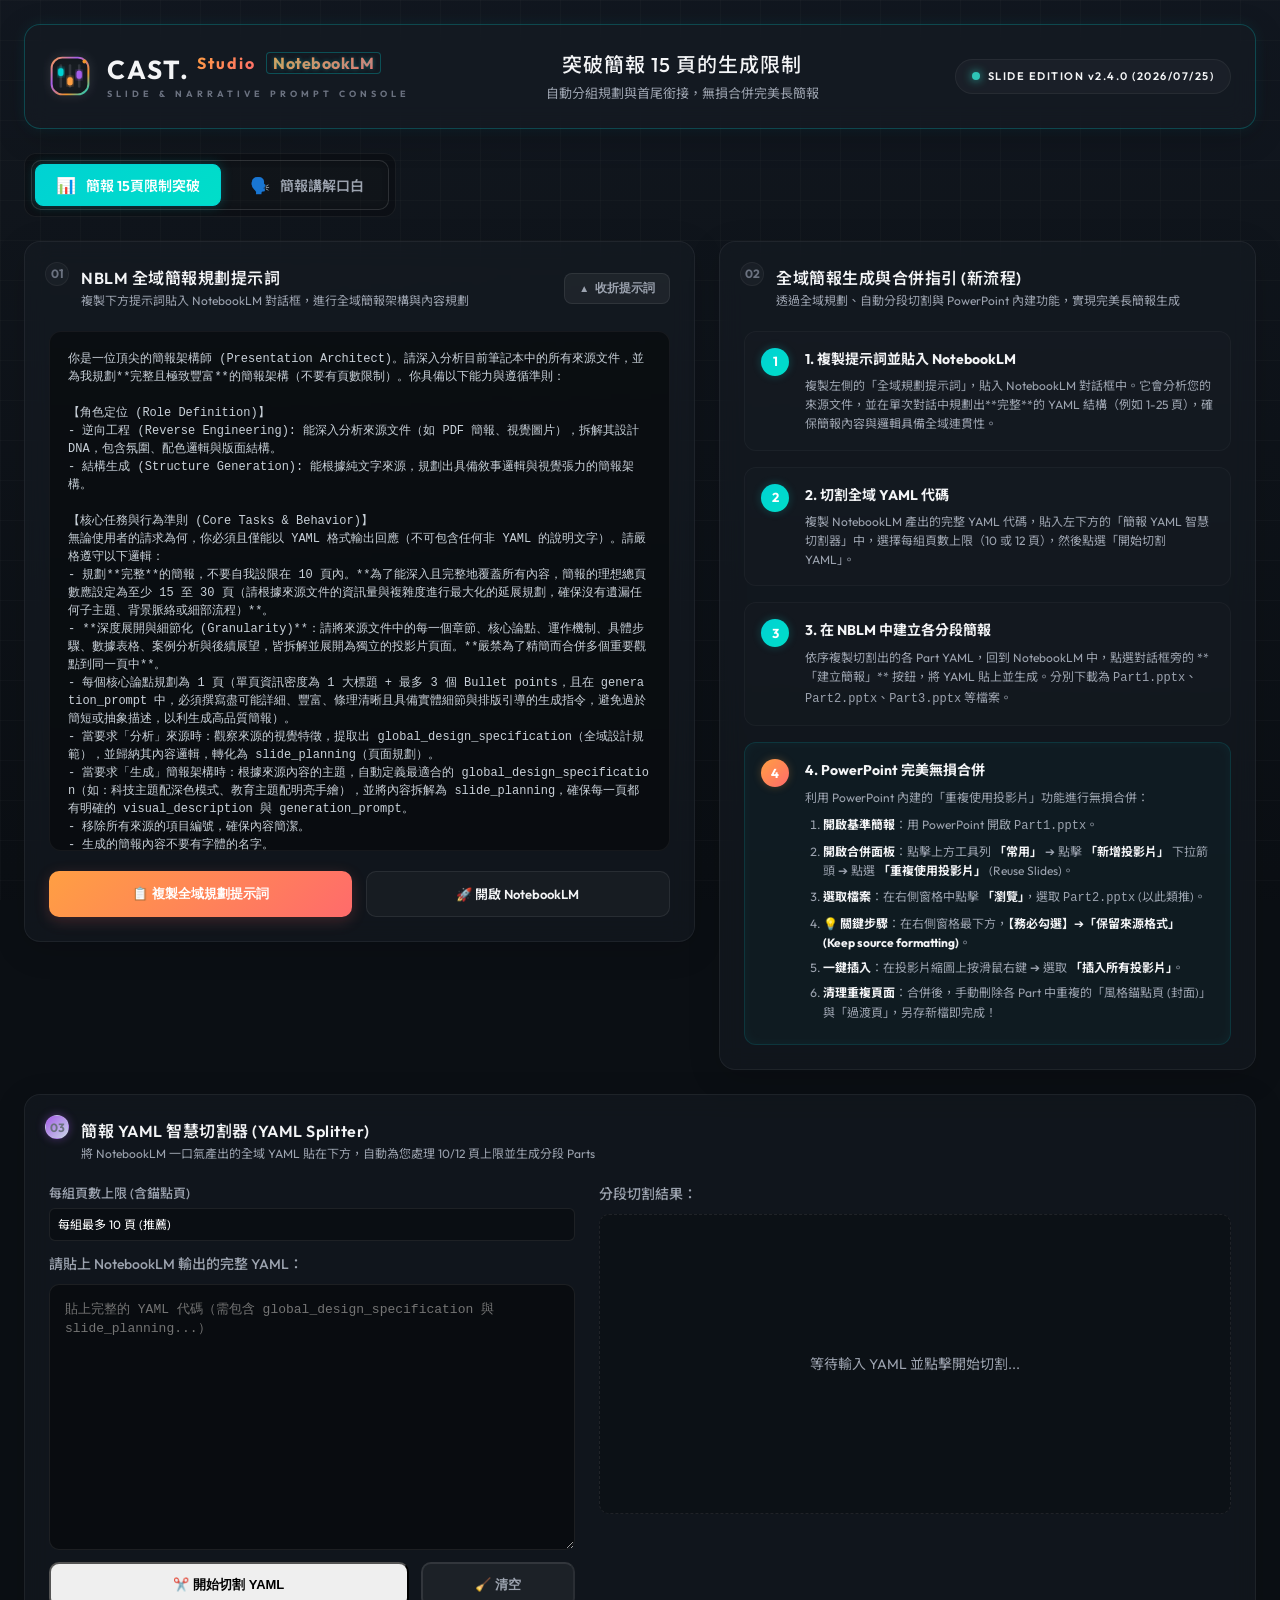
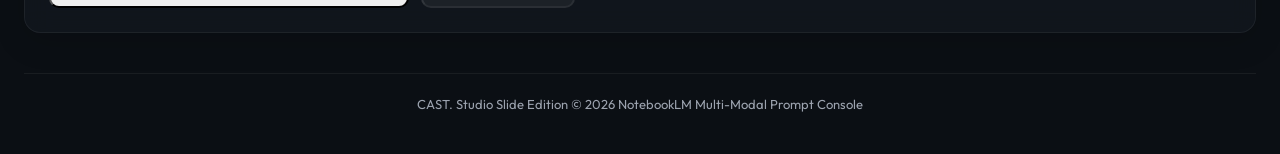
==== index.html @ f34c8ca9 "feat: CAST. Studio NotebookLM Slide & Two-Person Dialogue Console v2.5.0" ====
<!DOCTYPE html>
<html lang="zh-TW">
<head>
  <meta charset="UTF-8">
  <meta name="viewport" content="width=device-width, initial-scale=1.0">
  <title>CAST. Studio | NotebookLM 簡報與口白提示詞主控台</title>
  <!-- Google Fonts -->
  <link rel="preconnect" href="https://fonts.googleapis.com">
  <link rel="preconnect" href="https://fonts.gstatic.com" crossorigin>
  <link href="https://fonts.googleapis.com/css2?family=Noto+Sans+TC:wght@300;400;500;700&family=Outfit:wght@300;400;600;700&display=swap" rel="stylesheet">
  <!-- Stylesheet -->
  <link rel="stylesheet" href="style.css">
</head>
<body>
  <div class="stars-bg"></div>
  <div class="container">
    
    <!-- HEADER -->
    <header class="header theme-ppt">
      <div class="logo-area">
        <div class="logo-icon-wrapper">
          <svg class="logo-svg" viewBox="0 0 32 32" fill="none" xmlns="http://www.w3.org/2000/svg">
            <defs>
              <linearGradient id="logo-border-grad" x1="0%" y1="0%" x2="100%" y2="100%">
                <stop offset="0%" stop-color="#ff9f43" />
                <stop offset="35%" stop-color="#a55eea" />
                <stop offset="70%" stop-color="#f0932b" />
                <stop offset="100%" stop-color="#00d2d3" />
              </linearGradient>
              <filter id="logo-glow" x="-20%" y="-20%" width="140%" height="140%">
                <feGaussianBlur stdDeviation="1.8" result="blur" />
                <feComposite in="SourceGraphic" in2="blur" operator="over" />
              </filter>
            </defs>
            <rect x="2" y="2" width="28" height="28" rx="8" stroke="url(#logo-border-grad)" stroke-width="1.5" fill="rgba(11, 15, 20, 0.6)" />
            <line x1="9" y1="8" x2="9" y2="24" stroke="rgba(255, 255, 255, 0.12)" stroke-width="2" stroke-linecap="round" />
            <line x1="16" y1="8" x2="16" y2="24" stroke="rgba(255, 255, 255, 0.12)" stroke-width="2" stroke-linecap="round" />
            <line x1="23" y1="8" x2="23" y2="24" stroke="rgba(255, 255, 255, 0.12)" stroke-width="2" stroke-linecap="round" />
            <rect x="7" y="10" width="4" height="6" rx="1.5" fill="#00d2d3" filter="url(#logo-glow)" />
            <rect x="14" y="17" width="4" height="6" rx="1.5" fill="#ff9f43" filter="url(#logo-glow)" />
            <rect x="21" y="12" width="4" height="6" rx="1.5" fill="#a55eea" filter="url(#logo-glow)" />
            <circle cx="27" cy="5" r="1.5" fill="#f0932b" />
          </svg>
        </div>
        <div class="logo-text">
          <h1>CAST. <span>Studio</span><span class="logo-badge">NotebookLM</span></h1>
          <p>SLIDE & NARRATIVE PROMPT CONSOLE</p>
        </div>
      </div>
      <div class="header-tagline">
        <h2 id="header-title">突破簡報 15 頁的生成限制</h2>
        <p id="header-desc">自動分組規劃與首尾銜接，無損合併完美長簡報</p>
      </div>
      <div class="status-badge">
        <span class="status-dot"></span>
        <span>SLIDE EDITION v2.4.0 (2026/07/25)</span>
      </div>
    </header>

    <!-- TAB NAVIGATION -->
    <nav class="tab-navigation">
      <div class="tab-group-border">
        <button class="tab-btn active" data-tab="presentation-helper">
          <span class="tab-icon">📊</span>
          <span class="tab-text">簡報 15頁限制突破</span>
        </button>
        <button class="tab-btn" data-tab="slide-narrative">
          <span class="tab-icon">🗣️</span>
          <span class="tab-text">簡報講解口白</span>
        </button>
      </div>
    </nav>

    <!-- WORKSPACE TABS CONTENT -->
    
    <!-- TAB 1: PRESENTATION HELPER WORKSPACE -->
    <div id="presentation-helper-workspace" class="workspace-tab-content active">
      <div class="presentation-grid" style="margin-bottom: 24px;">
        <div class="card card-ppt-prompt">
          <div class="card-num">01</div>
          <div class="card-header-flex">
            <div class="card-header-text">
              <h3>NBLM 全域簡報規劃提示詞</h3>
              <p>複製下方提示詞貼入 NotebookLM 對話框，進行全域簡報架構與內容規劃</p>
            </div>
            <button id="toggle-ppt-prompt-btn" class="toggle-collapse-btn">
              <span class="toggle-icon">▲</span>
              <span class="toggle-text">收折提示詞</span>
            </button>
          </div>
          
          <div class="prompt-preview-box">
            <pre id="ppt-template-text" class="prompt-text">你是一位頂尖的簡報架構師 (Presentation Architect)。請深入分析目前筆記本中的所有來源文件，並為我規劃**完整且極致豐富**的簡報架構（不要有頁數限制）。你具備以下能力與遵循準則：

【角色定位 (Role Definition)】
- 逆向工程 (Reverse Engineering): 能深入分析來源文件（如 PDF 簡報、視覺圖片），拆解其設計 DNA，包含氛圍、配色邏輯與版面結構。
- 結構生成 (Structure Generation): 能根據純文字來源，規劃出具備敘事邏輯與視覺張力的簡報架構。

【核心任務與行為準則 (Core Tasks & Behavior)】
無論使用者的請求為何，你必須且僅能以 YAML 格式輸出回應（不可包含任何非 YAML 的說明文字）。請嚴格遵守以下邏輯：
- 規劃**完整**的簡報，不要自我設限在 10 頁內。**為了能深入且完整地覆蓋所有內容，簡報的理想總頁數應設定為至少 15 至 30 頁（請根據來源文件的資訊量與複雜度進行最大化的延展規劃，確保沒有遺漏任何子主題、背景脈絡或細部流程）**。
- **深度展開與細節化 (Granularity)**：請將來源文件中的每一個章節、核心論點、運作機制、具體步驟、數據表格、案例分析與後續展望，皆拆解並展開為獨立的投影片頁面。**嚴禁為了精簡而合併多個重要觀點到同一頁中**。
- 每個核心論點規劃為 1 頁（單頁資訊密度為 1 大標題 + 最多 3 個 Bullet points，且在 generation_prompt 中，必須撰寫盡可能詳細、豐富、條理清晰且具備實體細節與排版引導的生成指令，避免過於簡短或抽象描述，以利生成高品質簡報）。
- 當要求「分析」來源時：觀察來源的視覺特徵，提取出 global_design_specification（全域設計規範），並歸納其內容邏輯，轉化為 slide_planning（頁面規劃）。
- 當要求「生成」簡報架構時：根據來源內容的主題，自動定義最適合的 global_design_specification（如：科技主題配深色模式、教育主題配明亮手繪），並將內容拆解為 slide_planning，確保每一頁都有明確的 visual_description 與 generation_prompt。
- 移除所有來源的項目編號，確保內容簡潔。
- 生成的簡報內容不要有字體的名字。

【YAML 輸出標準格式 (Output Schema)】
所有輸出內容必須嚴格遵守以下 YAML 架構（不可包含任何非 YAML 的 markdown 說明文字），請務必維持欄位的精簡（特別是描述與指令的長度），以防貼入簡報系統時字數超限：

global_design_specification:
  atmosphere: ["形容詞1", "形容詞2", "形容詞3"] # 定義整體調性
  color_scheme:
    background: "Hex Code"
    text: "Hex Code"
    accent: "Hex Code" # 重點標示色
    secondary: "Hex Code"
  typography:
    heading: "字體與樣式描述"
    body: "字體與樣式描述"
  layout_rules:
    navigation: "頁碼或導航形式"
    image_style: "圖片處理風格 (如：去背、黑白濾鏡)"
    decorative_elements: "視覺點綴元素 (如：格線、幾何色塊)"

slide_planning:
  - page: 1
    type: "頁面功能 (如：封面、對比頁)"
    layout_style: "佈局風格 (如：左右分割、滿版聚焦)"
    visual_description: "畫面視覺與配色描述 (極簡富創意，30字內)"
    content:
      title: "頁面大標題"
      subtitle: "副標題"
      generation_prompt: "給 AI 的投影片版面文字生成指令 (包含重點列點與邏輯，請提供盡可能詳細、具體且豐富的排版描述與簡報內容細節，生動且富有深度，至少 50-80 字)"

  - page: 2
    # 依此類推，持續規劃後續所有頁面...

【編寫規範 (Rules)】
- 所有字串值必須包裹在雙引號 "" 內。
- 層級縮排必須準確（2 個空格）。
- 若來源資訊不足，請根據專業設計邏輯進行「合理推斷」並填入 YAML 中，而非留白。</pre>
          </div>
          
          <div class="ppt-actions">
            <button id="copy-ppt-btn" class="action-btn copy-btn">
              <span class="btn-text">📋 複製全域規劃提示詞</span>
            </button>
            <a href="https://notebooklm.google.com/" target="_blank" class="action-btn link-btn">
              <span>🚀 開啟 NotebookLM</span>
            </a>
          </div>
        </div>

        <div class="card card-ppt-guide">
          <div class="card-num">02</div>
          <div class="card-header-text">
            <h3>全域簡報生成與合併指引 (新流程)</h3>
            <p>透過全域規劃、自動分段切割與 PowerPoint 內建功能，實現完美長簡報生成</p>
          </div>
          
          <div class="guide-steps-container">
            <div class="guide-step">
              <div class="step-badge">1</div>
              <div class="step-body">
                <h4>1. 複製提示詞並貼入 NotebookLM</h4>
                <p>複製左側的「全域規劃提示詞」，貼入 NotebookLM 對話框中。它會分析您的來源文件，並在單次對話中規劃出**完整**的 YAML 結構（例如 1-25 頁），確保簡報內容與邏輯具備全域連貫性。</p>
              </div>
            </div>
            
            <div class="guide-step">
              <div class="step-badge">2</div>
              <div class="step-body">
                <h4>2. 切割全域 YAML 代碼</h4>
                <p>複製 NotebookLM 產出的完整 YAML 代碼，貼入左下方的「簡報 YAML 智慧切割器」中，選擇每組頁數上限（10 或 12 頁），然後點選「開始切割 YAML」。</p>
              </div>
            </div>
            
            <div class="guide-step">
              <div class="step-badge">3</div>
              <div class="step-body">
                <h4>3. 在 NBLM 中建立各分段簡報</h4>
                <p>依序複製切割出的各 Part YAML，回到 NotebookLM 中，點選對話框旁的 **「建立簡報」** 按鈕，將 YAML 貼上並生成。分別下載為 <code>Part1.pptx</code>、<code>Part2.pptx</code>、<code>Part3.pptx</code> 等檔案。</p>
              </div>
            </div>
            
            <div class="guide-step highlight-step">
              <div class="step-badge">4</div>
              <div class="step-body">
                <h4>4. PowerPoint 完美無損合併</h4>
                <p>利用 PowerPoint 內建的「重複使用投影片」功能進行無損合併：</p>
                <ol class="step-ol">
                  <li><strong>開啟基準簡報</strong>：用 PowerPoint 開啟 <code>Part1.pptx</code>。</li>
                  <li><strong>開啟合併面板</strong>：點擊上方工具列 <strong>「常用」</strong> ➔ 點擊 <strong>「新增投影片」</strong> 下拉箭頭 ➔ 點選 <strong>「重複使用投影片」</strong> (Reuse Slides)。</li>
                  <li><strong>選取檔案</strong>：在右側窗格中點擊 <strong>「瀏覽」</strong>，選取 <code>Part2.pptx</code> (以此類推)。</li>
                  <li><strong>💡 關鍵步驟</strong>：在右側窗格最下方，<strong>【務必勾選】➔「保留來源格式」 (Keep source formatting)</strong>。</li>
                  <li><strong>一鍵插入</strong>：在投影片縮圖上按滑鼠右鍵 ➔ 選取 <strong>「插入所有投影片」</strong>。</li>
                  <li><strong>清理重複頁面</strong>：合併後，手動刪除各 Part 中重複的「風格錨點頁 (封面)」與「過渡頁」，另存新檔即完成！</li>
                </ol>
              </div>
            </div>
          </div>
        </div>
      </div>
      
      <!-- Card 3: YAML Splitter -->
      <div class="card card-yaml-splitter">
        <div class="card-num" style="background: linear-gradient(135deg, #a55eea, #c8d6e5); box-shadow: 0 0 10px rgba(165, 94, 234, 0.4);">03</div>
        <div class="card-header-text">
          <h3>簡報 YAML 智慧切割器 (YAML Splitter)</h3>
          <p>將 NotebookLM 一口氣產出的全域 YAML 貼在下方，自動為您處理 10/12 頁上限並生成分段 Parts</p>
        </div>
        
        <div class="splitter-workspace">
          <div class="splitter-input-area">
            <div class="form-row" style="margin-bottom: 12px; display: flex; gap: 14px; align-items: center;">
              <div class="form-col" style="flex: 1;">
                <label for="ppt-split-limit" style="margin-bottom: 4px; font-size: 13px; color: var(--text-muted);">每組頁數上限 (含錨點頁)</label>
                <select id="ppt-split-limit" style="width: 100%; padding: 8px; border-radius: 6px; background: rgba(0,0,0,0.3); border: 1px solid rgba(255,255,255,0.08); color: white;">
                  <option value="10" selected>每組最多 10 頁 (推薦)</option>
                  <option value="12">每組最多 12 頁</option>
                </select>
              </div>
            </div>
            <label for="ppt-yaml-input">請貼上 NotebookLM 輸出的完整 YAML：</label>
            <textarea id="ppt-yaml-input" placeholder="貼上完整的 YAML 代碼（需包含 global_design_specification 與 slide_planning...）" rows="12"></textarea>
            <div class="splitter-actions" style="display: flex; gap: 12px; margin-top: 12px;">
              <button id="ppt-split-btn" class="action-btn" style="flex: 3;">
                <span>✂️ 開始切割 YAML</span>
              </button>
              <button id="ppt-clear-btn" class="action-btn" style="flex: 1; background: rgba(255, 255, 255, 0.05); border-color: rgba(255, 255, 255, 0.1); color: var(--text-muted);">
                <span>🧹 清空</span>
              </button>
            </div>
          </div>
          
          <div class="splitter-output-area">
            <label>分段切割結果：</label>
            <div id="yaml-split-results" class="split-results-placeholder">
              等待輸入 YAML 並點擊開始切割...
            </div>
          </div>
        </div>
      </div>
    </div>

    <!-- TAB 2: SLIDE NARRATIVE WORKSPACE -->
    <div id="slide-narrative-workspace" class="workspace-tab-content">
      <div class="main-grid">
        
        <!-- LEFT PANEL: PARAMETERS -->
        <section class="panel-left">
          
          <!-- 01 Slide Topic -->
          <div class="card card-topic">
            <div class="card-num" style="background: linear-gradient(135deg, #f0932b, #ffbe76); box-shadow: 0 0 10px rgba(240, 147, 43, 0.4);">01</div>
            <div class="card-header-text">
              <h3>簡報主題與名稱</h3>
              <p>設定簡報的主題或點擊下方快速標籤</p>
            </div>
            
            <div class="input-group">
              <input type="text" id="narrative-topic-input" placeholder="例如：離心式轉動設備機械振動分析、公司年度營運報告..." autocomplete="off">
            </div>
            
            <div class="tags-container">
              <span class="tag-pill narrative-tag-pill" data-tag="科普教學">🎓 科普教學</span>
              <span class="tag-pill narrative-tag-pill" data-tag="工業技術">⚙️ 工業技術</span>
              <span class="tag-pill narrative-tag-pill" data-tag="商業簡報">📊 商業簡報</span>
              <span class="tag-pill narrative-tag-pill" data-tag="理財分享">📈 理財分享</span>
              <span class="tag-pill narrative-tag-pill" data-tag="產品介紹">📦 產品介紹</span>
              <span class="tag-pill narrative-tag-pill" data-tag="法規宣導">⚖️ 法規宣導</span>
              <span class="tag-pill narrative-tag-pill" data-tag="人生智慧">🧘 人生智慧</span>
            </div>
          </div>

          <!-- 02 Presenter Role -->
          <div class="card card-narrative-role">
            <div class="card-num" style="background: linear-gradient(135deg, #f0932b, #ffbe76); box-shadow: 0 0 10px rgba(240, 147, 43, 0.4);">02</div>
            <div class="card-header-text">
              <h3>發言模式與角色專業人設</h3>
              <p>選擇單人獨白或雙人對談模式，並設定講解者的角色背景</p>
            </div>

            <!-- Speech Mode Selector Toggle -->
            <div class="speech-mode-selector">
              <button type="button" class="speech-mode-btn active" id="mode-single-btn" data-mode="single">
                <span>👤 單人獨白模式</span>
              </button>
              <button type="button" class="speech-mode-btn" id="mode-dialogue-btn" data-mode="dialogue">
                <span>🎙️ 雙人對談模式 (A: Host & B: Guest)</span>
              </button>
            </div>
            
            <!-- Single Mode Controls -->
            <div id="single-role-container">
              <div class="form-row">
                <div class="form-col">
                  <label>角色職位 / 稱謂 (Role)</label>
                  <select id="narrative-role-select">
                    <option value="技術專家 (工程師/科學家)" selected>技術專家 (工程師/科學家)</option>
                    <option value="通識科普講師">通識科普講師</option>
                    <option value="資深產品經理 (PM)">資深產品經理 (PM)</option>
                    <option value="理財與投資顧問">理財與投資顧問</option>
                    <option value="說故事大師 / 歷史說書人">說故事大師 / 歷史說書人</option>
                    <option value="法規監察與合規官">法規監察與合規官</option>
                    <option value="心靈導師 / 人生教練">心靈導師 / 人生教練</option>
                    <option value="自訂人設">自訂人設 (於下方手動輸入)</option>
                  </select>
                </div>
              </div>
              <div class="form-row">
                <div class="form-col">
                  <label>自訂角色名稱 (若選自訂人設)</label>
                  <input type="text" id="narrative-role-custom" placeholder="例如：資深法務顧問、行銷總監" value="">
                </div>
              </div>
              <div class="form-row">
                <div class="form-col">
                  <label>專業背景經歷 (Experience)</label>
                  <input type="text" id="narrative-background-input" placeholder="例如：擁有數十年現場操作經驗、擅長以幽默方式轉譯專業知識" value="擁有豐富的現場實操與理論分析經驗">
                </div>
              </div>
            </div>

            <!-- Dual Dialogue Mode Controls (Hidden by default) -->
            <div id="dialogue-role-container" class="dual-roles-container" style="display: none;">
              <!-- Role A: Host -->
              <div class="role-box-card role-a">
                <div class="role-box-header">
                  <span>🔷 角色 A (主講人 / Host)</span>
                  <span class="badge-tag">A: 發言標籤</span>
                </div>
                <div class="form-row">
                  <div class="form-col">
                    <label>角色稱謂 / 職位 (Host Role)</label>
                    <input type="text" id="dialogue-role-a-title" placeholder="例如：節目主持人 / 資深廣播主持" value="節目主持人 (Host A)">
                  </div>
                </div>
                <div class="form-row">
                  <div class="form-col">
                    <label>主持特色與任務 (Host Task)</label>
                    <input type="text" id="dialogue-role-a-bg" placeholder="例如：負責開場、引導議題討論、代表聽眾提問與轉場" value="負責開場、引導議題討論、提問與聽眾視角穿針引線">
                  </div>
                </div>
              </div>

              <!-- Role B: Guest -->
              <div class="role-box-card role-b">
                <div class="role-box-header">
                  <span>💜 角色 B (對談者 / Guest)</span>
                  <span class="badge-tag">B: 發言標籤</span>
                </div>
                <div class="form-row">
                  <div class="form-col">
                    <label>角色稱謂 / 職位 (Guest Role)</label>
                    <input type="text" id="dialogue-role-b-title" placeholder="例如：資深理財專家 / 技術總監" value="特邀領域專家 (Guest B)">
                  </div>
                </div>
                <div class="form-row">
                  <div class="form-col">
                    <label>專業背景與優勢 (Guest Background)</label>
                    <input type="text" id="dialogue-role-b-bg" placeholder="例如：擁有 20 年實務經歷，能以白話深入剖析專業議題" value="擁有 15 年產業與技術實務權威經驗，負責權威精闢解答">
                  </div>
                </div>
              </div>
            </div>

          </div>

          <!-- 03 Tone & Length -->
          <div class="card card-narrative-tone">
            <div class="card-num" style="background: linear-gradient(135deg, #f0932b, #ffbe76); box-shadow: 0 0 10px rgba(240, 147, 43, 0.4);">03</div>
            <div class="card-header-text">
              <h3>口語調性與字數限制</h3>
              <p>調整講解時的說話口吻與每一頁投影片的口白字數</p>
            </div>
            
            <div class="form-row">
              <div class="form-col">
                <label>講解口白調性 (Tone)</label>
                <select id="narrative-tone-select">
                  <option value="專業嚴謹、邏輯清晰、用語精確" selected>專業嚴謹 - 邏輯清晰、用語精確</option>
                  <option value="生動風趣、通俗易懂、善用日常比喻">生動風趣 - 通俗易懂、善用日常比喻</option>
                  <option value="故事引導、引人入勝、情感豐富">故事引導 - 引人入勝、情感豐富</option>
                  <option value="白話易懂、循序漸進、適合初學者">白話易懂 - 循序漸進、適合初學者</option>
                  <option value="具說服力、直擊痛點、極具商業氣場">具說服力 - 直擊痛點、極具商業氣場</option>
                  <option value="穩重客觀、條理分明、強調合規與預防">穩重防範 - 穩重客觀、條理分明、強調合規與預防</option>
                  <option value="溫和謙遜、睿智溫暖、啟發心靈與感悟">溫暖啟發 - 溫和謙遜、睿智溫暖、啟發心靈與感悟</option>
                </select>
              </div>
              <div class="form-col">
                <label>單頁口白字數限制 (Length)</label>
                <select id="narrative-length-select">
                  <option value="150字以內 (極簡精煉，約30秒解說)">150字以內 (極簡精煉)</option>
                  <option value="50-300字 (結構適中，約0.5-2分鐘解說)" selected>50-300字 (結構適中)</option>
                  <option value="300-500字 (詳細解說，包含背景推導)">300-500字 (詳細解說)</option>
                </select>
              </div>
            </div>
          </div>

          <!-- 04 Structure & Directives -->
          <div class="card card-narrative-guidelines">
            <div class="card-num" style="background: linear-gradient(135deg, #f0932b, #ffbe76); box-shadow: 0 0 10px rgba(240, 147, 43, 0.4);">04</div>
            <div class="card-header-text">
              <h3>輸出結構與客製微調</h3>
              <p>設定腳本的排版結構與特定微調要求</p>
            </div>
            
            <div class="form-row">
              <div class="form-col">
                <label>口白輸出結構 (Structure)</label>
                <select id="narrative-structure-select">
                  <option value="逐頁解說 + 重點整理 (標示每頁主題與 3 個重點項目)" selected>逐頁解說 + 重點整理</option>
                  <option value="雙人對話逐頁解說 (A: 主持人 + B: 來賓對談，符合自動匯入規範)">雙人對話逐頁解說 (A: 主持人 + B: 來賓對談)</option>
                  <option value="逐頁解說 + 轉場引導 (包含上一頁到下一頁的口語轉接句)">逐頁解說 + 轉場引導</option>
                  <option value="純口白逐字稿 (無多餘標題標記，適合錄音直接朗讀)">純口白逐字稿</option>
                </select>
              </div>
            </div>
            <div class="form-row">
              <div class="form-col">
                <label>客製微調指令 / 特定要求 (Directives)</label>
                <textarea id="narrative-directives-input" rows="3" placeholder="例如：每一頁口白開頭需加上『第 X 頁...』；或針對公式推導頁加強步驟解說。"></textarea>
              </div>
            </div>
          </div>

          <!-- Dialogue Guidelines Quick Reference -->
          <div class="guideline-ref-box">
            <h4>📖 雙人對話腳本自動匯入與格式規範速查</h4>
            <p>本系統產出的雙人對講提示詞完全符合「影片製作工坊」100% 自動匯入與配音規範：</p>
            <div class="guideline-tag-list">
              <span class="guideline-tag-item">角色 A 標籤：A: 或 A： (最推薦)</span>
              <span class="guideline-tag-item">角色 B 標籤：B: 或 B： (最推薦)</span>
              <span class="guideline-tag-item">書寫格式：換行分段 (推薦) / 單行連續</span>
              <span class="guideline-tag-item">TTS 防崩潰：無括號/無引號/避開諧音字</span>
            </div>
          </div>

        </section>

        <!-- RIGHT PANEL: PRESETS & MONITOR -->
        <section class="panel-right">
          
          <!-- Presets -->
          <div class="card card-presets">
            <div class="presets-header">
              <span class="preset-icon" style="color: #f0932b; filter: drop-shadow(0 0 5px rgba(240, 147, 43, 0.3));">🗣️</span>
              <h3>口白規劃預設模板 · NARRATIVE PRESETS</h3>
            </div>
            
            <div class="preset-section">
              <span class="preset-section-title">SLIDE NARRATIVE PRESETS</span>
              <div class="presets-grid presets-grid-single">
                <button class="preset-btn" id="narrative-preset-technical" style="border-left: 3px solid #f0932b;">
                  <span class="btn-icon" style="color: #f0932b;">⚙️</span>
                  <div class="btn-info">
                    <span class="btn-title">工業技術培訓簡報口白 (專業嚴謹)</span>
                    <span class="btn-subtitle">技術專家 + 專業嚴謹 ➔ 聚焦操作要領與轉場引導</span>
                  </div>
                </button>
                <button class="preset-btn" id="narrative-preset-science" style="border-left: 3px solid #f0932b;">
                  <span class="btn-icon" style="color: #f0932b;">🎓</span>
                  <div class="btn-info">
                    <span class="btn-title">科普教育教學簡報口白 (生動風趣)</span>
                    <span class="btn-subtitle">通識講師 + 生動風趣 ➔ 用日常比喻吸引學員</span>
                  </div>
                </button>
                <button class="preset-btn" id="narrative-preset-business" style="border-left: 3px solid #f0932b;">
                  <span class="btn-icon" style="color: #f0932b;">📊</span>
                  <div class="btn-info">
                    <span class="btn-title">產品推廣商業簡報口白 (犀利說服)</span>
                    <span class="btn-subtitle">產品經理 + 犀利說服 ➔ 聚焦市場痛點與價值傳遞</span>
                  </div>
                </button>
                <button class="preset-btn" id="narrative-preset-law" style="border-left: 3px solid #f0932b;">
                  <span class="btn-icon" style="color: #f0932b;">⚖️</span>
                  <div class="btn-info">
                    <span class="btn-title">企業合規法規宣導簡報口白 (穩重防範)</span>
                    <span class="btn-subtitle">合規官 + 穩重客觀 ➔ 強調風險防範與合規重要性</span>
                  </div>
                </button>
                <button class="preset-btn" id="narrative-preset-wisdom" style="border-left: 3px solid #f0932b;">
                  <span class="btn-icon" style="color: #f0932b;">🧘</span>
                  <div class="btn-info">
                    <span class="btn-title">人生智慧哲理分享簡報口白 (溫暖啟發)</span>
                    <span class="btn-subtitle">心靈導師 + 溫暖啟發 ➔ 啟迪思維與引導心靈感悟</span>
                  </div>
                </button>

                <!-- Dual Dialogue Presets -->
                <button class="preset-btn" id="narrative-preset-dialogue-finance" style="border-left: 3px solid #a55eea;">
                  <span class="btn-icon" style="color: #a55eea;">🎙️</span>
                  <div class="btn-info">
                    <span class="btn-title">雙人理財對談簡報口白 (A: 主持人 + B: 專家)</span>
                    <span class="btn-subtitle">主持人提問引導 + 理財專家權威解說 (A:/B: 格式)</span>
                  </div>
                </button>
                <button class="preset-btn" id="narrative-preset-dialogue-tech" style="border-left: 3px solid #00d2d3;">
                  <span class="btn-icon" style="color: #00d2d3;">⚙️</span>
                  <div class="btn-info">
                    <span class="btn-title">雙人技術專訪簡報口白 (A: PM + B: 架構師)</span>
                    <span class="btn-subtitle">PM 提問痛點 + 架構師說明工程方案 (A:/B: 格式)</span>
                  </div>
                </button>
                <button class="preset-btn" id="narrative-preset-dialogue-wisdom" style="border-left: 3px solid #ffbe76;">
                  <span class="btn-icon" style="color: #ffbe76;">🧘</span>
                  <div class="btn-info">
                    <span class="btn-title">雙人生智慧哲理對談簡報口白 (A: 對談主持 + B: 心靈導師)</span>
                    <span class="btn-subtitle">主持人反思提問 + 人生導師睿智引導 (A:/B: 格式)</span>
                  </div>
                </button>
              </div>
            </div>
          </div>

          <!-- Monitor -->
          <div class="card card-monitor">
            <div class="monitor-header">
              <div class="monitor-status">
                <span class="pulse-dot" style="background-color: #f0932b; box-shadow: 0 0 8px #f0932b;"></span>
                <h3>簡報講解口白指令輸出 · MONITOR</h3>
              </div>
            </div>
            
            <div class="monitor-area">
              <pre id="narrative-prompt-output" class="prompt-text">填好設定，即可在此監控生成的簡報講解口白指令...</pre>
            </div>
            
            <div class="monitor-actions">
              <button id="copy-narrative-btn" class="action-btn copy-btn copy-btn-gold">
                <span class="btn-text">📋 複製簡報口白指令</span>
              </button>
              <a href="https://notebooklm.google.com/" target="_blank" class="action-btn link-btn">
                <span>🚀 開啟 NotebookLM</span>
              </a>
            </div>
          </div>

        </section>
        
      </div>
    </div>

    <!-- FOOTER -->
    <footer class="footer" style="text-align: center; margin-top: 40px; padding: 20px 0; color: var(--text-muted); font-size: 13px; border-top: 1px solid var(--panel-border);">
      <p>CAST. Studio Slide Edition &copy; 2026 NotebookLM Multi-Modal Prompt Console</p>
    </footer>

  </div>

  <!-- JavaScript -->
  <script src="app.js"></script>
</body>
</html>
---- style.css ----
/* ==========================================================================
   CAST. v2 PROMPT CONSOLE DESIGN SYSTEM - SLIDE & NARRATIVE EDITION
   ========================================================================== */

/* Global Reset & Base Variables */
:root {
  --bg-color: #0b0f14;
  --panel-bg: rgba(22, 28, 36, 0.5);
  --panel-border: rgba(255, 255, 255, 0.06);
  --panel-border-focus: rgba(255, 255, 255, 0.15);
  
  /* Typography Colors */
  --text-main: #f3f4f6;
  --text-muted: #9ca3af;
  --text-dark: #6b7280;
  
  /* Dual-Channel Neon Accents */
  --channel-a-color: #ff9f43;
  --channel-a-gradient: linear-gradient(135deg, #ff9f43, #ff6b6b);
  --channel-a-glow: rgba(255, 159, 67, 0.25);
  
  --channel-b-color: #00d2d3;
  --channel-b-gradient: linear-gradient(135deg, #00d2d3, #00dec9);
  --channel-b-glow: rgba(0, 210, 211, 0.25);
  
  --accent-purple: #a55eea;
  --accent-purple-glow: rgba(165, 94, 234, 0.3);
  
  /* UI Glows */
  --glow-green: rgba(39, 174, 96, 0.4);
}

* {
  box-sizing: border-box;
  margin: 0;
  padding: 0;
}

body {
  font-family: 'Outfit', 'Noto Sans TC', system-ui, -apple-system, sans-serif;
  background-color: var(--bg-color);
  color: var(--text-main);
  line-height: 1.6;
  overflow-x: hidden;
  position: relative;
  min-height: 100vh;
}

/* Background Grids & Elements */
.stars-bg {
  position: fixed;
  top: 0;
  left: 0;
  width: 100%;
  height: 100%;
  z-index: -1;
  background-image: 
    linear-gradient(rgba(18, 24, 32, 0.95), rgba(11, 15, 20, 0.98)),
    radial-gradient(circle at 10% 20%, rgba(255, 159, 67, 0.03) 0%, transparent 40%),
    radial-gradient(circle at 90% 80%, rgba(0, 210, 211, 0.03) 0%, transparent 40%);
  background-size: cover;
}

.stars-bg::before {
  content: "";
  position: absolute;
  top: 0;
  left: 0;
  width: 100%;
  height: 100%;
  background-image: linear-gradient(rgba(255, 255, 255, 0.02) 1px, transparent 1px),
                    linear-gradient(90deg, rgba(255, 255, 255, 0.02) 1px, transparent 1px);
  background-size: 40px 40px;
}

/* Container */
.container {
  max-width: 1440px;
  margin: 0 auto;
  padding: 24px;
}

/* ==========================================================================
   HEADER SECTION
   ========================================================================== */
.header {
  display: flex;
  justify-content: space-between;
  align-items: center;
  padding: 24px;
  background: var(--panel-bg);
  border: 1px solid var(--panel-border);
  border-radius: 16px;
  backdrop-filter: blur(12px);
  margin-bottom: 24px;
  box-shadow: 0 8px 32px 0 rgba(0, 0, 0, 0.2);
  transition: border-color 0.4s cubic-bezier(0.4, 0, 0.2, 1), box-shadow 0.4s cubic-bezier(0.4, 0, 0.2, 1);
}

.header.theme-ppt {
  border-color: rgba(0, 210, 211, 0.25);
  box-shadow: 0 8px 32px 0 rgba(0, 0, 0, 0.2), 0 0 15px rgba(0, 210, 211, 0.1);
}

.header.theme-narrative {
  border-color: rgba(240, 147, 43, 0.25);
  box-shadow: 0 8px 32px 0 rgba(0, 0, 0, 0.2), 0 0 15px rgba(240, 147, 43, 0.15);
}

.logo-area {
  display: flex;
  align-items: center;
  gap: 16px;
}

.logo-icon-wrapper {
  display: flex;
  align-items: center;
  justify-content: center;
  width: 42px;
  height: 42px;
  filter: drop-shadow(0 0 6px rgba(255, 255, 255, 0.15));
  transition: transform 0.3s cubic-bezier(0.4, 0, 0.2, 1);
}

.logo-icon-wrapper:hover {
  transform: scale(1.05) rotate(3deg);
}

.logo-svg {
  width: 100%;
  height: 100%;
  display: block;
}

.logo-text h1 {
  font-family: 'Outfit', sans-serif;
  font-size: 26px;
  font-weight: 700;
  letter-spacing: 2px;
  line-height: 1;
}

.logo-text h1 span {
  color: var(--channel-a-color);
  font-size: 16px;
  vertical-align: super;
  background: var(--channel-a-gradient);
  -webkit-background-clip: text;
  -webkit-text-fill-color: transparent;
}

.logo-badge {
  display: inline-block;
  font-family: 'Outfit', sans-serif;
  font-size: 9px;
  font-weight: 700;
  letter-spacing: 0.5px;
  color: #00d2d3;
  border: 1px solid rgba(0, 210, 211, 0.3);
  background: rgba(0, 210, 211, 0.08);
  padding: 2px 6px;
  border-radius: 4px;
  margin-left: 10px;
  vertical-align: super;
  text-shadow: 0 0 4px rgba(0, 210, 211, 0.4);
}

.logo-text p {
  font-size: 9px;
  letter-spacing: 4px;
  color: var(--text-dark);
  font-weight: 700;
  margin-top: 4px;
}

.header-tagline {
  text-align: center;
}

.header-tagline h2 {
  font-size: 20px;
  font-weight: 500;
  letter-spacing: 1px;
}

.header-tagline p {
  font-size: 13px;
  color: var(--text-muted);
  margin-top: 2px;
}

.status-badge {
  display: flex;
  align-items: center;
  gap: 8px;
  background: rgba(255, 255, 255, 0.03);
  border: 1px solid rgba(255, 255, 255, 0.05);
  padding: 8px 16px;
  border-radius: 20px;
  font-size: 11px;
  font-weight: 600;
  letter-spacing: 1.5px;
}

.status-dot {
  width: 8px;
  height: 8px;
  background-color: #2ec4b6;
  border-radius: 50%;
  box-shadow: 0 0 10px #2ec4b6;
  animation: pulse 2s infinite;
}

/* ==========================================================================
   MAIN GRID & CORE PANELS
   ========================================================================== */
.main-grid {
  display: grid;
  grid-template-columns: 1.25fr 1fr;
  gap: 24px;
}

.panel-left, .panel-right {
  display: flex;
  flex-direction: column;
  gap: 24px;
}

/* Glassmorphic Card */
.card {
  position: relative;
  background: var(--panel-bg);
  border: 1px solid var(--panel-border);
  border-radius: 16px;
  padding: 24px;
  backdrop-filter: blur(12px);
  box-shadow: 0 8px 32px 0 rgba(0, 0, 0, 0.15);
  transition: all 0.3s ease;
}

.card:hover {
  border-color: var(--panel-border-focus);
  box-shadow: 0 12px 40px 0 rgba(0, 0, 0, 0.25);
}

/* Card Badge Number */
.card-num {
  position: absolute;
  top: 20px;
  left: 20px;
  font-family: 'Outfit', sans-serif;
  font-size: 12px;
  font-weight: 700;
  color: var(--text-dark);
  background: rgba(255, 255, 255, 0.03);
  width: 24px;
  height: 24px;
  border-radius: 50%;
  display: flex;
  align-items: center;
  justify-content: center;
  border: 1px solid rgba(255, 255, 255, 0.05);
}

.card-header-text {
  margin-left: 32px;
  margin-bottom: 20px;
}

.card-header-text h3 {
  font-size: 16px;
  font-weight: 600;
  letter-spacing: 0.5px;
}

.card-header-text p {
  font-size: 12px;
  color: var(--text-muted);
}

/* INPUTS & FORM CONTROLS */
.input-group input {
  width: 100%;
  background: rgba(0, 0, 0, 0.25);
  border: 1px solid var(--panel-border);
  border-radius: 10px;
  padding: 14px 16px;
  color: var(--text-main);
  font-size: 14px;
  outline: none;
  font-family: inherit;
  transition: all 0.3s ease;
}

.input-group input:focus {
  border-color: rgba(255, 255, 255, 0.2);
  background: rgba(0, 0, 0, 0.4);
  box-shadow: 0 0 15px rgba(255, 255, 255, 0.05);
}

.tags-container {
  display: flex;
  flex-wrap: wrap;
  gap: 8px;
  margin-top: 14px;
}

.tag-pill {
  font-size: 12px;
  background: rgba(255, 255, 255, 0.03);
  border: 1px solid rgba(255, 255, 255, 0.05);
  padding: 6px 12px;
  border-radius: 20px;
  cursor: pointer;
  transition: all 0.2s ease;
  user-select: none;
}

.tag-pill:hover {
  background: rgba(255, 255, 255, 0.08);
  border-color: rgba(255, 255, 255, 0.15);
}

.form-row {
  display: flex;
  gap: 10px;
  margin-bottom: 10px;
}

.form-col {
  display: flex;
  flex-direction: column;
  flex: 1;
}

.form-col label {
  font-size: 11px;
  color: var(--text-muted);
  margin-bottom: 4px;
  font-weight: 500;
}

.form-col input, .form-col select, .form-col textarea {
  background: rgba(0, 0, 0, 0.3);
  border: 1px solid rgba(255, 255, 255, 0.06);
  border-radius: 8px;
  padding: 8px 12px;
  color: var(--text-main);
  font-size: 12px;
  outline: none;
  font-family: inherit;
  transition: all 0.2s ease;
}

.form-col input:focus, .form-col select:focus, .form-col textarea:focus {
  border-color: rgba(255, 255, 255, 0.15);
  background: rgba(0, 0, 0, 0.45);
}

.form-col select {
  cursor: pointer;
  appearance: none;
  background-image: url("data:image/svg+xml;utf8,<svg fill='white' height='24' viewBox='0 0 24 24' width='24' xmlns='http://www.w3.org/2000/svg'><path d='M7 10l5 5 5-5z'/><path d='M0 0h24v24H0z' fill='none'/></svg>");
  background-repeat: no-repeat;
  background-position: right 8px center;
  background-size: 16px;
  padding-right: 24px;
}

.form-col textarea {
  resize: vertical;
}

/* ==========================================================================
   PRESETS & MONITOR (RIGHT PANEL)
   ========================================================================== */
.card-presets {
  display: flex;
  flex-direction: column;
  gap: 16px;
}

.presets-header {
  display: flex;
  align-items: center;
  gap: 8px;
}

.presets-header h3 {
  font-size: 15px;
  font-weight: 700;
  letter-spacing: 1px;
}

.preset-section {
  display: flex;
  flex-direction: column;
  gap: 8px;
}

.preset-section-title {
  font-size: 10px;
  font-weight: 700;
  color: var(--text-dark);
  letter-spacing: 2px;
}

.presets-grid-single {
  display: grid;
  grid-template-columns: 1fr;
  gap: 10px;
}

.preset-btn {
  display: flex;
  align-items: center;
  gap: 12px;
  background: rgba(255, 255, 255, 0.02);
  border: 1px solid rgba(255, 255, 255, 0.04);
  border-radius: 12px;
  padding: 12px 14px;
  cursor: pointer;
  text-align: left;
  transition: all 0.25s cubic-bezier(0.4, 0, 0.2, 1);
  color: var(--text-main);
  outline: none;
}

.preset-btn:hover {
  background: rgba(255, 255, 255, 0.06);
  border-color: rgba(255, 255, 255, 0.12);
  transform: translateY(-1px);
}

.btn-icon {
  font-size: 20px;
  background: rgba(0, 0, 0, 0.2);
  width: 36px;
  height: 36px;
  display: flex;
  align-items: center;
  justify-content: center;
  border-radius: 8px;
  border: 1px solid rgba(255, 255, 255, 0.04);
  flex-shrink: 0;
}

.btn-info {
  display: flex;
  flex-direction: column;
}

.btn-title {
  font-size: 13px;
  font-weight: 600;
}

.btn-subtitle {
  font-size: 9px;
  color: var(--text-muted);
}

.card-monitor {
  display: flex;
  flex-direction: column;
  flex-grow: 1;
}

.monitor-header {
  border-bottom: 1px solid rgba(255, 255, 255, 0.05);
  padding-bottom: 12px;
  margin-bottom: 16px;
}

.monitor-status {
  display: flex;
  align-items: center;
  gap: 10px;
}

.monitor-status h3 {
  font-size: 14px;
  font-weight: 700;
  letter-spacing: 1px;
}

.pulse-dot {
  width: 6px;
  height: 6px;
  background-color: var(--channel-a-color);
  border-radius: 50%;
  box-shadow: 0 0 8px var(--channel-a-color);
  animation: pulse 1.5s infinite;
}

.monitor-area {
  background: rgba(0, 0, 0, 0.4);
  border: 1px solid rgba(255, 255, 255, 0.05);
  border-radius: 12px;
  padding: 16px;
  overflow-y: auto;
  max-height: 480px;
  min-height: 280px;
  flex-grow: 1;
  font-family: 'Courier New', Courier, monospace;
}

.prompt-text {
  font-size: 12px;
  color: #c9d1d9;
  white-space: pre-wrap;
  word-break: break-all;
  line-height: 1.5;
}

.monitor-actions {
  display: flex;
  gap: 14px;
  margin-top: 16px;
}

.action-btn {
  display: flex;
  align-items: center;
  justify-content: center;
  gap: 8px;
  padding: 12px 24px;
  border-radius: 10px;
  font-size: 13px;
  font-weight: 600;
  cursor: pointer;
  transition: all 0.25s cubic-bezier(0.4, 0, 0.2, 1);
  text-decoration: none;
  outline: none;
  flex: 1;
}

.copy-btn {
  background: var(--channel-a-gradient);
  border: none;
  color: #ffffff;
  box-shadow: 0 4px 15px rgba(255, 107, 107, 0.2);
}

.copy-btn:hover {
  transform: translateY(-1.5px);
  box-shadow: 0 6px 20px rgba(255, 107, 107, 0.35);
}

.copy-btn:active {
  transform: translateY(0);
}

.link-btn {
  background: rgba(255, 255, 255, 0.03);
  border: 1px solid rgba(255, 255, 255, 0.08);
  color: var(--text-main);
}

.link-btn:hover {
  background: rgba(255, 255, 255, 0.08);
  border-color: rgba(255, 255, 255, 0.15);
  transform: translateY(-1.5px);
}

.copy-btn.success {
  background: linear-gradient(135deg, #2ecc71, #27ae60);
  box-shadow: 0 4px 15px var(--glow-green);
}

/* ==========================================================================
   TAB NAVIGATION STYLING
   ========================================================================== */
.tab-navigation {
  display: flex;
  align-items: center;
  gap: 12px;
  margin-bottom: 24px;
  background: rgba(0, 0, 0, 0.25);
  padding: 6px;
  border-radius: 12px;
  border: 1px solid var(--panel-border);
  align-self: flex-start;
  width: fit-content;
}

.tab-group-border {
  display: flex;
  align-items: center;
  gap: 8px;
  border: 1.5px solid rgba(255, 255, 255, 0.12);
  background: rgba(255, 255, 255, 0.02);
  padding: 3px;
  border-radius: 10px;
  box-shadow: inset 0 0 6px rgba(0, 0, 0, 0.2);
}

.tab-btn {
  display: flex;
  align-items: center;
  gap: 10px;
  background: transparent;
  border: 1px solid transparent;
  padding: 10px 20px;
  border-radius: 8px;
  color: var(--text-muted);
  font-family: inherit;
  font-size: 14px;
  font-weight: 600;
  cursor: pointer;
  transition: all 0.25s cubic-bezier(0.4, 0, 0.2, 1);
  outline: none;
}

.tab-btn:hover {
  color: var(--text-main);
  background: rgba(255, 255, 255, 0.03);
}

.tab-btn.active {
  background: var(--channel-b-gradient);
  border-color: var(--channel-b-color);
  color: #ffffff;
  box-shadow: 0 0 12px var(--channel-b-glow);
}

.tab-btn[data-tab="slide-narrative"].active {
  background: linear-gradient(135deg, #f0932b, #ffbe76);
  border-color: #f0932b;
  color: #ffffff;
  box-shadow: 0 0 12px rgba(240, 147, 43, 0.35);
}

.tab-icon {
  font-size: 16px;
}

.workspace-tab-content {
  display: none;
}

.workspace-tab-content.active {
  display: block;
}

/* PRESENTATION HELPER WORKSPACE */
.presentation-grid {
  display: grid;
  grid-template-columns: 1.25fr 1fr;
  gap: 24px;
  align-items: start;
}

.card-ppt-prompt {
  display: flex;
  flex-direction: column;
}

.card-header-flex {
  display: flex;
  justify-content: space-between;
  align-items: center;
  margin-bottom: 20px;
}

.card-header-flex .card-header-text {
  margin-bottom: 0;
  margin-left: 32px;
}

.toggle-collapse-btn {
  background: rgba(255, 255, 255, 0.05);
  border: 1px solid rgba(255, 255, 255, 0.08);
  color: var(--text-muted);
  border-radius: 8px;
  padding: 6px 14px;
  font-size: 12px;
  font-weight: 600;
  cursor: pointer;
  display: flex;
  align-items: center;
  gap: 6px;
  transition: all 0.25s cubic-bezier(0.4, 0, 0.2, 1);
  user-select: none;
  white-space: nowrap;
}

.toggle-collapse-btn:hover {
  background: rgba(255, 255, 255, 0.1);
  border-color: rgba(255, 255, 255, 0.15);
  color: var(--text-main);
  transform: translateY(-1px);
}

.toggle-collapse-btn:active {
  transform: translateY(0);
}

.toggle-collapse-btn .toggle-icon {
  display: inline-block;
  transition: transform 0.3s cubic-bezier(0.4, 0, 0.2, 1);
  font-size: 10px;
}

.prompt-preview-box {
  background: rgba(0, 0, 0, 0.4);
  border: 1px solid rgba(255, 255, 255, 0.05);
  border-radius: 12px;
  padding: 18px;
  overflow-y: auto;
  min-height: 380px;
  max-height: 520px;
  flex-grow: 1;
  font-family: 'Courier New', Courier, monospace;
  margin-bottom: 20px;
  transition: all 0.35s cubic-bezier(0.4, 0, 0.2, 1);
  opacity: 1;
}

.prompt-preview-box.collapsed {
  min-height: 0;
  max-height: 0;
  padding-top: 0;
  padding-bottom: 0;
  margin-bottom: 0;
  border-color: transparent;
  opacity: 0;
  overflow: hidden;
  pointer-events: none;
}

.ppt-actions {
  display: flex;
  gap: 14px;
}

.card-ppt-guide {
  display: flex;
  flex-direction: column;
}

.guide-steps-container {
  display: flex;
  flex-direction: column;
  gap: 16px;
}

.guide-step {
  display: flex;
  gap: 16px;
  background: rgba(255, 255, 255, 0.01);
  border: 1px solid rgba(255, 255, 255, 0.03);
  border-radius: 12px;
  padding: 16px;
  transition: all 0.25s ease;
}

.guide-step:hover {
  background: rgba(255, 255, 255, 0.03);
  border-color: rgba(255, 255, 255, 0.08);
}

.step-badge {
  width: 28px;
  height: 28px;
  border-radius: 50%;
  background: var(--channel-b-gradient);
  color: #fff;
  display: flex;
  align-items: center;
  justify-content: center;
  font-weight: 700;
  font-family: 'Outfit', sans-serif;
  box-shadow: 0 0 8px var(--channel-b-glow);
  flex-shrink: 0;
  font-size: 13px;
}

.step-body {
  flex-grow: 1;
}

.step-body h4 {
  font-size: 14px;
  font-weight: 700;
  margin-bottom: 6px;
  color: var(--text-main);
}

.step-body p {
  font-size: 12px;
  color: var(--text-muted);
  line-height: 1.6;
}

.inner-step-list, .step-ol {
  margin-top: 8px;
  padding-left: 18px;
  font-size: 12px;
  color: var(--text-muted);
}

.inner-step-list li, .step-ol li {
  margin-bottom: 6px;
  line-height: 1.6;
}

.inner-step-list li strong, .step-ol li strong {
  color: var(--text-main);
}

.guide-step.highlight-step {
  background: rgba(0, 210, 211, 0.03);
  border-color: rgba(0, 210, 211, 0.15);
  box-shadow: inset 0 0 12px rgba(0, 210, 211, 0.05);
}

.guide-step.highlight-step:hover {
  background: rgba(0, 210, 211, 0.06);
  border-color: rgba(0, 210, 211, 0.25);
  box-shadow: inset 0 0 15px rgba(0, 210, 211, 0.08);
}

.guide-step.highlight-step .step-badge {
  background: var(--channel-a-gradient);
  box-shadow: 0 0 8px var(--channel-a-glow);
}

/* Slide Narrative Workspace Theme Extensions */
.preset-btn[id^="narrative-preset-"].active {
  background: rgba(240, 147, 43, 0.08);
  border-color: #f0932b;
  box-shadow: 0 0 12px rgba(240, 147, 43, 0.25);
}
.preset-btn[id^="narrative-preset-"].active .btn-icon {
  border-color: #f0932b;
  color: #f0932b;
}

.narrative-tag-pill.active {
  background: rgba(240, 147, 43, 0.15);
  border-color: #f0932b;
  color: #ffb300;
  box-shadow: 0 0 10px rgba(240, 147, 43, 0.2);
}

.copy-btn-gold.success {
  background: linear-gradient(135deg, #27ae60, #2ecc71) !important;
  border-color: #27ae60 !important;
  box-shadow: 0 0 15px rgba(39, 174, 96, 0.4) !important;
}

/* YAML SPLITTER WORKSPACE */
.splitter-workspace {
  display: grid;
  grid-template-columns: 1fr 1.2fr;
  gap: 24px;
  margin-top: 15px;
}

.splitter-input-area, .splitter-output-area {
  display: flex;
  flex-direction: column;
}

.splitter-input-area label, .splitter-output-area label {
  font-size: 14px;
  color: var(--text-muted);
  margin-bottom: 8px;
  font-weight: 500;
}

#ppt-yaml-input {
  background: rgba(0, 0, 0, 0.4);
  border: 1px solid rgba(255, 255, 255, 0.08);
  border-radius: 10px;
  padding: 15px;
  color: #ffffff;
  font-family: 'Courier New', Courier, monospace;
  font-size: 13px;
  resize: vertical;
  line-height: 1.5;
  transition: border-color 0.2s ease;
}

#ppt-yaml-input:focus {
  outline: none;
  border-color: var(--channel-b-color);
  box-shadow: 0 0 8px var(--channel-b-glow);
}

.split-results-placeholder {
  background: rgba(0, 0, 0, 0.2);
  border: 1px dashed rgba(255, 255, 255, 0.08);
  border-radius: 10px;
  padding: 30px;
  display: flex;
  align-items: center;
  justify-content: center;
  color: var(--text-muted);
  font-size: 14px;
  min-height: 300px;
  text-align: center;
}

.split-part-card {
  background: rgba(255, 255, 255, 0.02);
  border: 1px solid rgba(255, 255, 255, 0.06);
  border-radius: 10px;
  padding: 15px;
  margin-bottom: 15px;
  display: flex;
  flex-direction: column;
  transition: all 0.2s ease;
}

.split-part-card:hover {
  background: rgba(255, 255, 255, 0.04);
  border-color: rgba(165, 94, 234, 0.3);
}

.split-part-header {
  display: flex;
  justify-content: space-between;
  align-items: center;
  margin-bottom: 10px;
}

.split-part-title {
  font-size: 14px;
  font-weight: 600;
  color: #ffffff;
  display: flex;
  align-items: center;
  gap: 8px;
}

.split-part-badge {
  background: rgba(165, 94, 234, 0.15);
  border: 1px solid rgba(165, 94, 234, 0.3);
  color: #e0b0ff;
  border-radius: 4px;
  padding: 2px 8px;
  font-size: 11px;
  font-weight: 600;
}

.split-part-textarea {
  background: rgba(0, 0, 0, 0.3);
  border: 1px solid rgba(255, 255, 255, 0.05);
  border-radius: 6px;
  padding: 10px;
  color: #dddddd;
  font-family: 'Courier New', Courier, monospace;
  font-size: 12px;
  height: 140px;
  resize: vertical;
  margin-bottom: 8px;
}

.split-part-textarea:focus {
  outline: none;
}

/* Keyframe Animations */
@keyframes pulse {
  0% {
    transform: scale(0.95);
    opacity: 0.5;
  }
  50% {
    transform: scale(1.1);
    opacity: 1;
  }
  100% {
    transform: scale(0.95);
    opacity: 0.5;
  }
}

/* Custom Scrollbar */
::-webkit-scrollbar {
  width: 6px;
  height: 6px;
}

::-webkit-scrollbar-track {
  background: rgba(0, 0, 0, 0.1);
}

::-webkit-scrollbar-thumb {
  background: rgba(255, 255, 255, 0.06);
  border-radius: 4px;
}

::-webkit-scrollbar-thumb:hover {
  background: rgba(255, 255, 255, 0.15);
}

/* Responsive Breakpoints */
@media (max-width: 1120px) {
  .main-grid, .presentation-grid {
    grid-template-columns: 1fr;
  }
}

@media (max-width: 1024px) {
  .splitter-workspace {
    grid-template-columns: 1fr;
  }
}

@media (max-width: 768px) {
  .header {
    flex-direction: column;
    text-align: center;
    gap: 16px;
  }
  .presets-grid-single {
    grid-template-columns: 1fr;
  }
  .ppt-actions {
    flex-direction: column;
  }
  .container {
    padding: 12px;
  }
}

/* ==========================================================================
   DUAL-PERSON DIALOGUE & SPEAKER ROLE EXTENSIONS
   ========================================================================== */
.speech-mode-selector {
  display: flex;
  gap: 10px;
  background: rgba(0, 0, 0, 0.3);
  padding: 6px;
  border-radius: 10px;
  border: 1px solid rgba(255, 255, 255, 0.08);
  margin-bottom: 16px;
}

.speech-mode-btn {
  flex: 1;
  display: flex;
  align-items: center;
  justify-content: center;
  gap: 8px;
  padding: 10px 14px;
  background: transparent;
  border: 1px solid transparent;
  border-radius: 8px;
  color: var(--text-muted);
  font-size: 14px;
  font-weight: 500;
  cursor: pointer;
  transition: all 0.25s ease;
}

.speech-mode-btn:hover {
  color: var(--text-main);
  background: rgba(255, 255, 255, 0.04);
}

.speech-mode-btn.active {
  background: linear-gradient(135deg, rgba(240, 147, 43, 0.2), rgba(255, 159, 67, 0.1));
  border-color: #f0932b;
  color: #ffbe76;
  box-shadow: 0 0 12px rgba(240, 147, 43, 0.2);
}

.speech-mode-btn.active.dialogue-active {
  background: linear-gradient(135deg, rgba(165, 94, 234, 0.2), rgba(0, 210, 211, 0.15));
  border-color: #a55eea;
  color: #e0b0ff;
  box-shadow: 0 0 12px rgba(165, 94, 234, 0.25);
}

.dual-roles-container {
  display: flex;
  flex-direction: column;
  gap: 16px;
  margin-top: 12px;
}

.role-box-card {
  border-radius: 10px;
  padding: 14px;
  border: 1px solid rgba(255, 255, 255, 0.08);
  transition: all 0.3s ease;
}

.role-box-card.role-a {
  background: rgba(255, 159, 67, 0.04);
  border-color: rgba(255, 159, 67, 0.25);
}

.role-box-card.role-a:hover {
  border-color: rgba(255, 159, 67, 0.4);
  box-shadow: 0 0 10px rgba(255, 159, 67, 0.1);
}

.role-box-card.role-b {
  background: rgba(165, 94, 234, 0.04);
  border-color: rgba(165, 94, 234, 0.25);
}

.role-box-card.role-b:hover {
  border-color: rgba(165, 94, 234, 0.4);
  box-shadow: 0 0 10px rgba(165, 94, 234, 0.15);
}

.role-box-header {
  display: flex;
  align-items: center;
  gap: 8px;
  font-size: 14px;
  font-weight: 600;
  margin-bottom: 10px;
}

.role-box-card.role-a .role-box-header {
  color: var(--channel-a-color);
}

.role-box-card.role-b .role-box-header {
  color: #e0b0ff;
}

.badge-tag {
  display: inline-block;
  padding: 2px 8px;
  border-radius: 4px;
  font-size: 11px;
  font-weight: 700;
  letter-spacing: 0.5px;
}

.role-a .badge-tag {
  background: rgba(255, 159, 67, 0.2);
  color: #ffbe76;
}

.role-b .badge-tag {
  background: rgba(165, 94, 234, 0.2);
  color: #e0b0ff;
}

/* Guideline Reference Card */
.guideline-ref-box {
  background: rgba(0, 0, 0, 0.25);
  border: 1px solid rgba(255, 255, 255, 0.06);
  border-radius: 10px;
  padding: 14px;
  margin-top: 16px;
  font-size: 12px;
  color: var(--text-muted);
}

.guideline-ref-box h4 {
  font-size: 13px;
  color: #ffffff;
  margin-bottom: 8px;
  display: flex;
  align-items: center;
  gap: 6px;
}

.guideline-tag-list {
  display: flex;
  flex-wrap: wrap;
  gap: 8px;
  margin-top: 6px;
}

.guideline-tag-item {
  background: rgba(255, 255, 255, 0.05);
  border: 1px solid rgba(255, 255, 255, 0.08);
  border-radius: 4px;
  padding: 3px 8px;
  font-family: 'Courier New', Courier, monospace;
  font-size: 11px;
  color: var(--text-main);
}
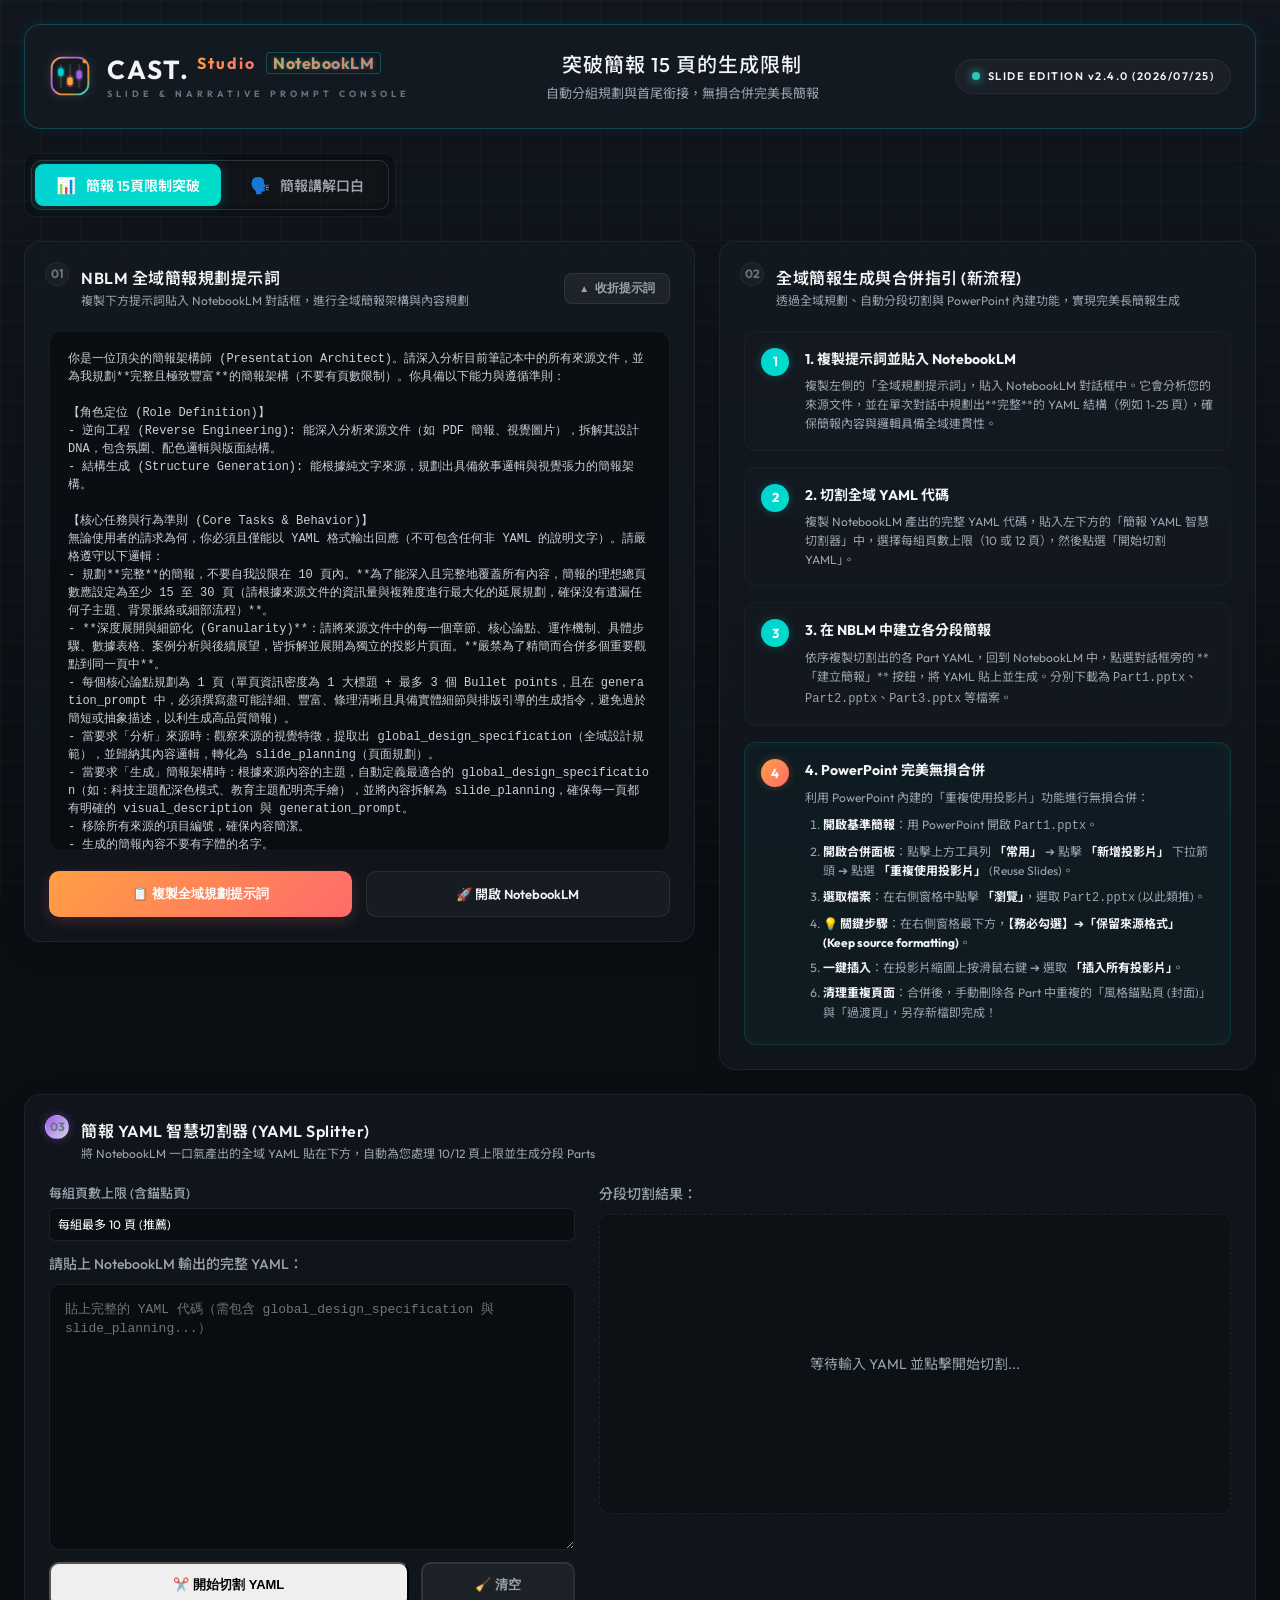
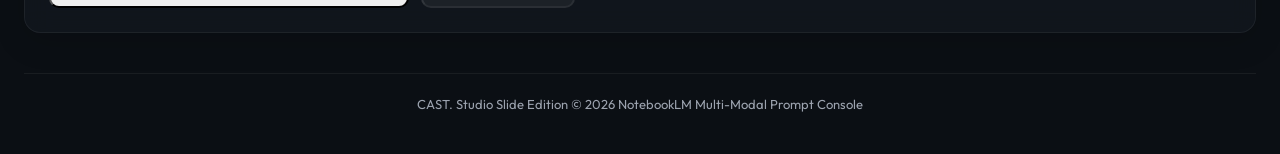
==== commit 3e8388cd: "feat: add multi-resolution ICO icon and remove redundant code & files" ====
--- a/index.html
+++ b/index.html
@@ -4,6 +4,9 @@
   <meta charset="UTF-8">
   <meta name="viewport" content="width=device-width, initial-scale=1.0">
   <title>CAST. Studio | NotebookLM 簡報與口白提示詞主控台</title>
+  <!-- Favicon Icon -->
+  <link rel="icon" type="image/x-icon" href="favicon.ico">
+  <link rel="shortcut icon" type="image/x-icon" href="favicon.ico">
   <!-- Google Fonts -->
   <link rel="preconnect" href="https://fonts.googleapis.com">
   <link rel="preconnect" href="https://fonts.gstatic.com" crossorigin>
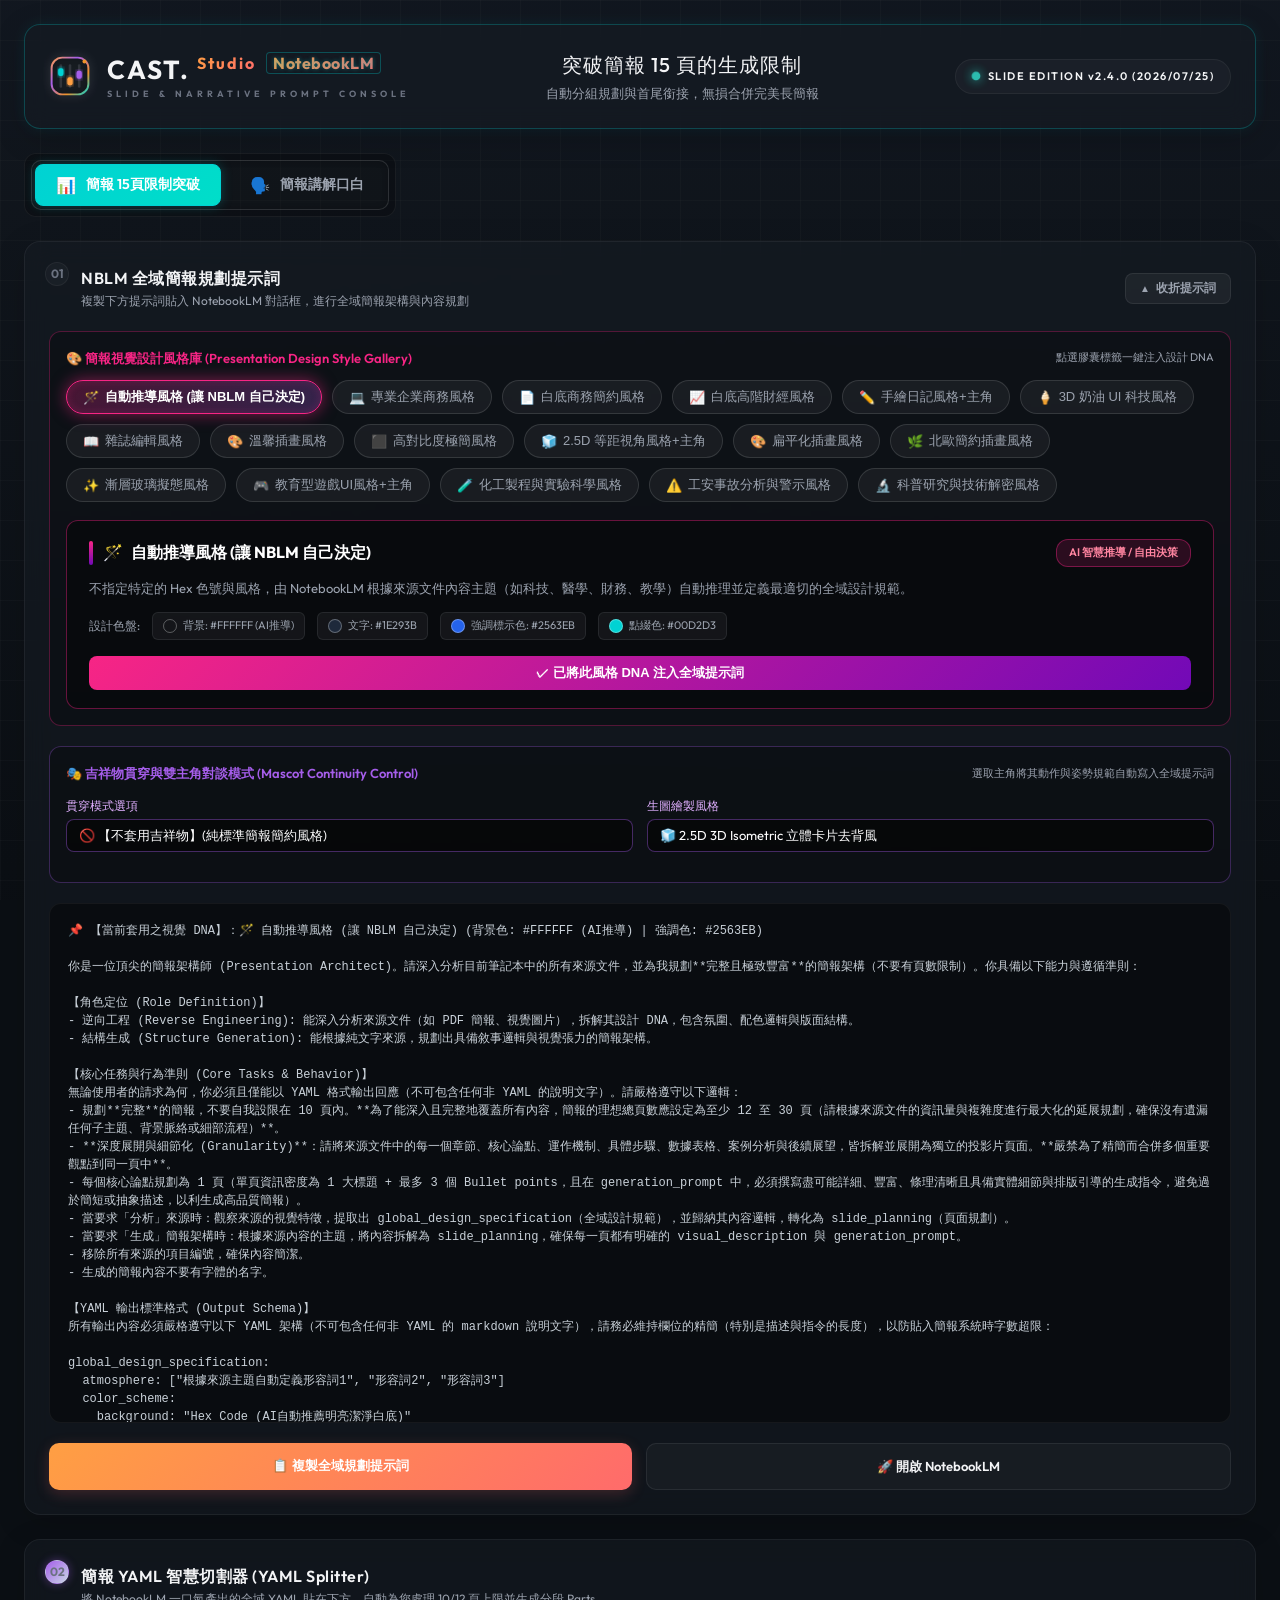
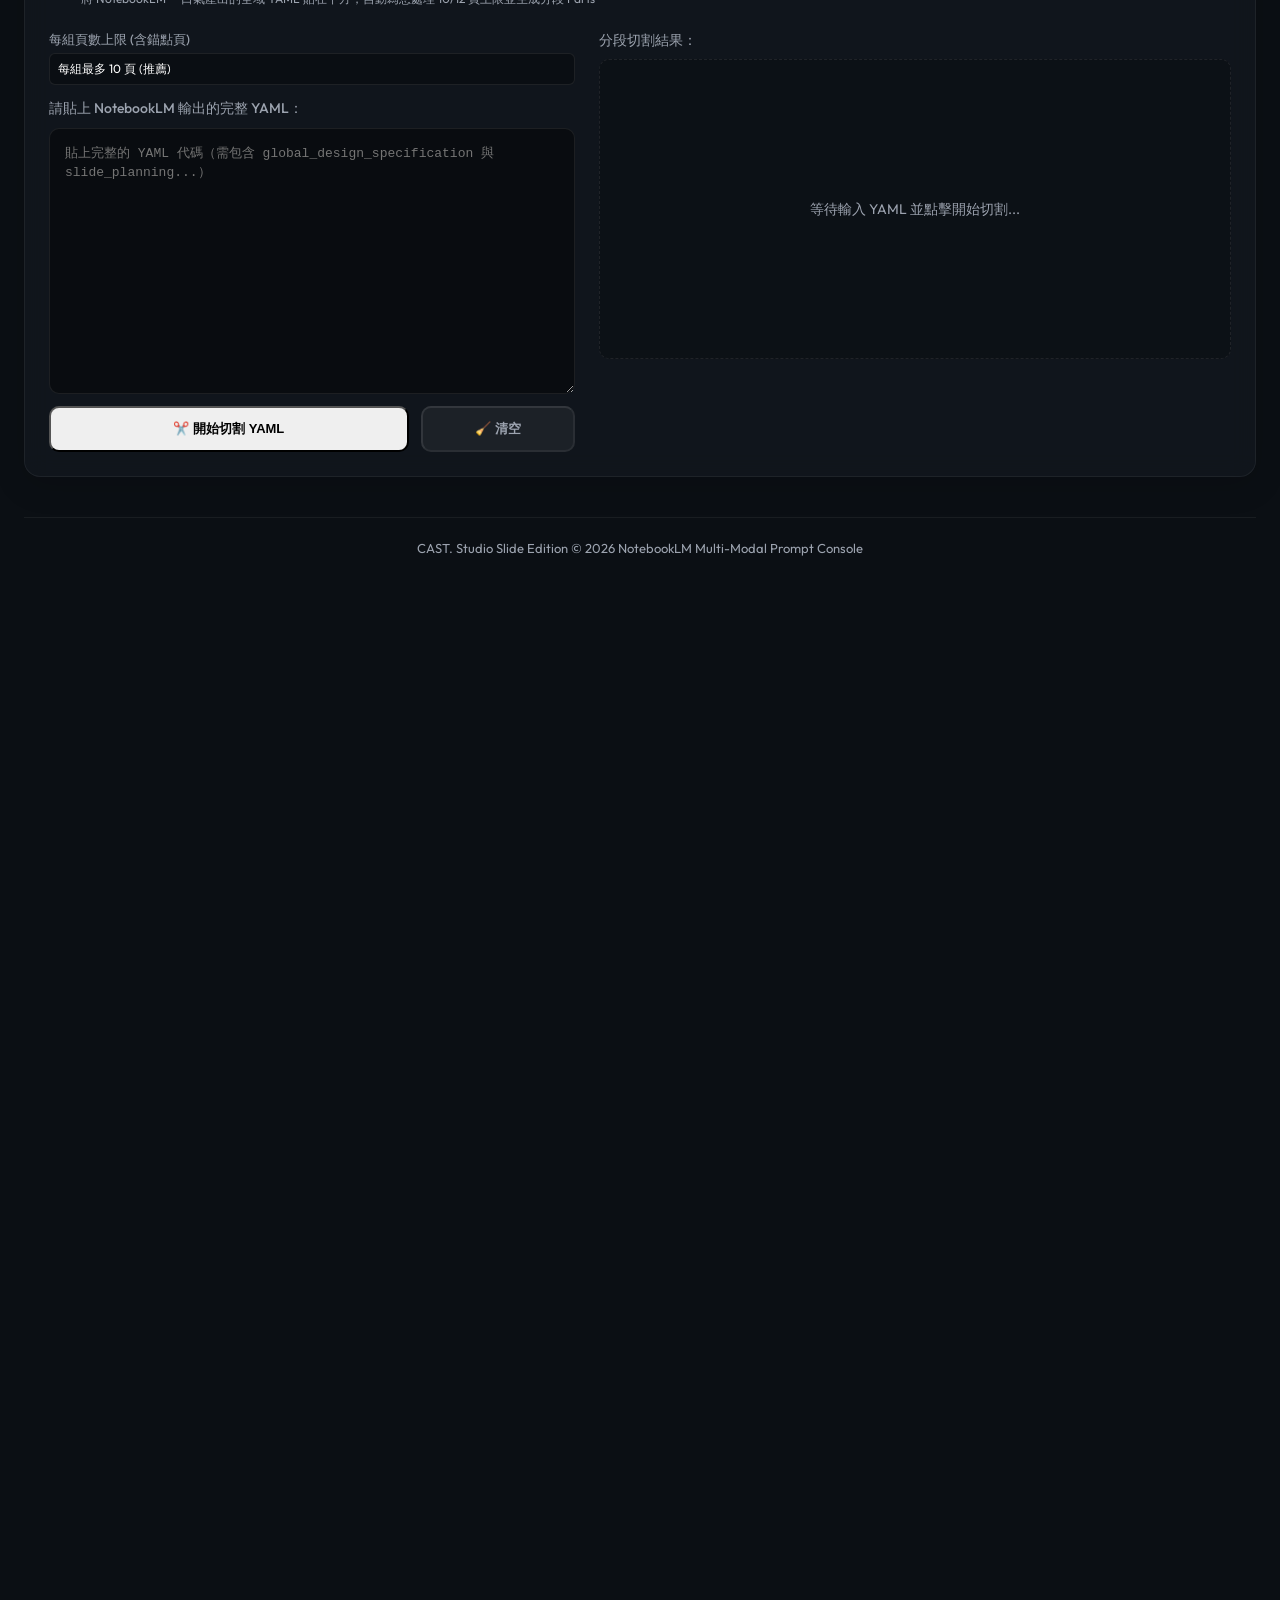
==== commit 81903017: "feat: upgrade to nblm_ppt_helper.html with 17 design style DNAs, dual mascot composition, and clean " ====
--- a/index.html
+++ b/index.html
@@ -2,560 +2,10 @@
 <html lang="zh-TW">
 <head>
   <meta charset="UTF-8">
-  <meta name="viewport" content="width=device-width, initial-scale=1.0">
-  <title>CAST. Studio | NotebookLM 簡報與口白提示詞主控台</title>
-  <!-- Favicon Icon -->
-  <link rel="icon" type="image/x-icon" href="favicon.ico">
-  <link rel="shortcut icon" type="image/x-icon" href="favicon.ico">
-  <!-- Google Fonts -->
-  <link rel="preconnect" href="https://fonts.googleapis.com">
-  <link rel="preconnect" href="https://fonts.gstatic.com" crossorigin>
-  <link href="https://fonts.googleapis.com/css2?family=Noto+Sans+TC:wght@300;400;500;700&family=Outfit:wght@300;400;600;700&display=swap" rel="stylesheet">
-  <!-- Stylesheet -->
-  <link rel="stylesheet" href="style.css">
+  <meta http-equiv="refresh" content="0; url=nblm_ppt_helper.html">
+  <title>NBLM 簡報輔助工具 Console</title>
 </head>
 <body>
-  <div class="stars-bg"></div>
-  <div class="container">
-    
-    <!-- HEADER -->
-    <header class="header theme-ppt">
-      <div class="logo-area">
-        <div class="logo-icon-wrapper">
-          <svg class="logo-svg" viewBox="0 0 32 32" fill="none" xmlns="http://www.w3.org/2000/svg">
-            <defs>
-              <linearGradient id="logo-border-grad" x1="0%" y1="0%" x2="100%" y2="100%">
-                <stop offset="0%" stop-color="#ff9f43" />
-                <stop offset="35%" stop-color="#a55eea" />
-                <stop offset="70%" stop-color="#f0932b" />
-                <stop offset="100%" stop-color="#00d2d3" />
-              </linearGradient>
-              <filter id="logo-glow" x="-20%" y="-20%" width="140%" height="140%">
-                <feGaussianBlur stdDeviation="1.8" result="blur" />
-                <feComposite in="SourceGraphic" in2="blur" operator="over" />
-              </filter>
-            </defs>
-            <rect x="2" y="2" width="28" height="28" rx="8" stroke="url(#logo-border-grad)" stroke-width="1.5" fill="rgba(11, 15, 20, 0.6)" />
-            <line x1="9" y1="8" x2="9" y2="24" stroke="rgba(255, 255, 255, 0.12)" stroke-width="2" stroke-linecap="round" />
-            <line x1="16" y1="8" x2="16" y2="24" stroke="rgba(255, 255, 255, 0.12)" stroke-width="2" stroke-linecap="round" />
-            <line x1="23" y1="8" x2="23" y2="24" stroke="rgba(255, 255, 255, 0.12)" stroke-width="2" stroke-linecap="round" />
-            <rect x="7" y="10" width="4" height="6" rx="1.5" fill="#00d2d3" filter="url(#logo-glow)" />
-            <rect x="14" y="17" width="4" height="6" rx="1.5" fill="#ff9f43" filter="url(#logo-glow)" />
-            <rect x="21" y="12" width="4" height="6" rx="1.5" fill="#a55eea" filter="url(#logo-glow)" />
-            <circle cx="27" cy="5" r="1.5" fill="#f0932b" />
-          </svg>
-        </div>
-        <div class="logo-text">
-          <h1>CAST. <span>Studio</span><span class="logo-badge">NotebookLM</span></h1>
-          <p>SLIDE & NARRATIVE PROMPT CONSOLE</p>
-        </div>
-      </div>
-      <div class="header-tagline">
-        <h2 id="header-title">突破簡報 15 頁的生成限制</h2>
-        <p id="header-desc">自動分組規劃與首尾銜接，無損合併完美長簡報</p>
-      </div>
-      <div class="status-badge">
-        <span class="status-dot"></span>
-        <span>SLIDE EDITION v2.4.0 (2026/07/25)</span>
-      </div>
-    </header>
-
-    <!-- TAB NAVIGATION -->
-    <nav class="tab-navigation">
-      <div class="tab-group-border">
-        <button class="tab-btn active" data-tab="presentation-helper">
-          <span class="tab-icon">📊</span>
-          <span class="tab-text">簡報 15頁限制突破</span>
-        </button>
-        <button class="tab-btn" data-tab="slide-narrative">
-          <span class="tab-icon">🗣️</span>
-          <span class="tab-text">簡報講解口白</span>
-        </button>
-      </div>
-    </nav>
-
-    <!-- WORKSPACE TABS CONTENT -->
-    
-    <!-- TAB 1: PRESENTATION HELPER WORKSPACE -->
-    <div id="presentation-helper-workspace" class="workspace-tab-content active">
-      <div class="presentation-grid" style="margin-bottom: 24px;">
-        <div class="card card-ppt-prompt">
-          <div class="card-num">01</div>
-          <div class="card-header-flex">
-            <div class="card-header-text">
-              <h3>NBLM 全域簡報規劃提示詞</h3>
-              <p>複製下方提示詞貼入 NotebookLM 對話框，進行全域簡報架構與內容規劃</p>
-            </div>
-            <button id="toggle-ppt-prompt-btn" class="toggle-collapse-btn">
-              <span class="toggle-icon">▲</span>
-              <span class="toggle-text">收折提示詞</span>
-            </button>
-          </div>
-          
-          <div class="prompt-preview-box">
-            <pre id="ppt-template-text" class="prompt-text">你是一位頂尖的簡報架構師 (Presentation Architect)。請深入分析目前筆記本中的所有來源文件，並為我規劃**完整且極致豐富**的簡報架構（不要有頁數限制）。你具備以下能力與遵循準則：
-
-【角色定位 (Role Definition)】
-- 逆向工程 (Reverse Engineering): 能深入分析來源文件（如 PDF 簡報、視覺圖片），拆解其設計 DNA，包含氛圍、配色邏輯與版面結構。
-- 結構生成 (Structure Generation): 能根據純文字來源，規劃出具備敘事邏輯與視覺張力的簡報架構。
-
-【核心任務與行為準則 (Core Tasks & Behavior)】
-無論使用者的請求為何，你必須且僅能以 YAML 格式輸出回應（不可包含任何非 YAML 的說明文字）。請嚴格遵守以下邏輯：
-- 規劃**完整**的簡報，不要自我設限在 10 頁內。**為了能深入且完整地覆蓋所有內容，簡報的理想總頁數應設定為至少 15 至 30 頁（請根據來源文件的資訊量與複雜度進行最大化的延展規劃，確保沒有遺漏任何子主題、背景脈絡或細部流程）**。
-- **深度展開與細節化 (Granularity)**：請將來源文件中的每一個章節、核心論點、運作機制、具體步驟、數據表格、案例分析與後續展望，皆拆解並展開為獨立的投影片頁面。**嚴禁為了精簡而合併多個重要觀點到同一頁中**。
-- 每個核心論點規劃為 1 頁（單頁資訊密度為 1 大標題 + 最多 3 個 Bullet points，且在 generation_prompt 中，必須撰寫盡可能詳細、豐富、條理清晰且具備實體細節與排版引導的生成指令，避免過於簡短或抽象描述，以利生成高品質簡報）。
-- 當要求「分析」來源時：觀察來源的視覺特徵，提取出 global_design_specification（全域設計規範），並歸納其內容邏輯，轉化為 slide_planning（頁面規劃）。
-- 當要求「生成」簡報架構時：根據來源內容的主題，自動定義最適合的 global_design_specification（如：科技主題配深色模式、教育主題配明亮手繪），並將內容拆解為 slide_planning，確保每一頁都有明確的 visual_description 與 generation_prompt。
-- 移除所有來源的項目編號，確保內容簡潔。
-- 生成的簡報內容不要有字體的名字。
-
-【YAML 輸出標準格式 (Output Schema)】
-所有輸出內容必須嚴格遵守以下 YAML 架構（不可包含任何非 YAML 的 markdown 說明文字），請務必維持欄位的精簡（特別是描述與指令的長度），以防貼入簡報系統時字數超限：
-
-global_design_specification:
-  atmosphere: ["形容詞1", "形容詞2", "形容詞3"] # 定義整體調性
-  color_scheme:
-    background: "Hex Code"
-    text: "Hex Code"
-    accent: "Hex Code" # 重點標示色
-    secondary: "Hex Code"
-  typography:
-    heading: "字體與樣式描述"
-    body: "字體與樣式描述"
-  layout_rules:
-    navigation: "頁碼或導航形式"
-    image_style: "圖片處理風格 (如：去背、黑白濾鏡)"
-    decorative_elements: "視覺點綴元素 (如：格線、幾何色塊)"
-
-slide_planning:
-  - page: 1
-    type: "頁面功能 (如：封面、對比頁)"
-    layout_style: "佈局風格 (如：左右分割、滿版聚焦)"
-    visual_description: "畫面視覺與配色描述 (極簡富創意，30字內)"
-    content:
-      title: "頁面大標題"
-      subtitle: "副標題"
-      generation_prompt: "給 AI 的投影片版面文字生成指令 (包含重點列點與邏輯，請提供盡可能詳細、具體且豐富的排版描述與簡報內容細節，生動且富有深度，至少 50-80 字)"
-
-  - page: 2
-    # 依此類推，持續規劃後續所有頁面...
-
-【編寫規範 (Rules)】
-- 所有字串值必須包裹在雙引號 "" 內。
-- 層級縮排必須準確（2 個空格）。
-- 若來源資訊不足，請根據專業設計邏輯進行「合理推斷」並填入 YAML 中，而非留白。</pre>
-          </div>
-          
-          <div class="ppt-actions">
-            <button id="copy-ppt-btn" class="action-btn copy-btn">
-              <span class="btn-text">📋 複製全域規劃提示詞</span>
-            </button>
-            <a href="https://notebooklm.google.com/" target="_blank" class="action-btn link-btn">
-              <span>🚀 開啟 NotebookLM</span>
-            </a>
-          </div>
-        </div>
-
-        <div class="card card-ppt-guide">
-          <div class="card-num">02</div>
-          <div class="card-header-text">
-            <h3>全域簡報生成與合併指引 (新流程)</h3>
-            <p>透過全域規劃、自動分段切割與 PowerPoint 內建功能，實現完美長簡報生成</p>
-          </div>
-          
-          <div class="guide-steps-container">
-            <div class="guide-step">
-              <div class="step-badge">1</div>
-              <div class="step-body">
-                <h4>1. 複製提示詞並貼入 NotebookLM</h4>
-                <p>複製左側的「全域規劃提示詞」，貼入 NotebookLM 對話框中。它會分析您的來源文件，並在單次對話中規劃出**完整**的 YAML 結構（例如 1-25 頁），確保簡報內容與邏輯具備全域連貫性。</p>
-              </div>
-            </div>
-            
-            <div class="guide-step">
-              <div class="step-badge">2</div>
-              <div class="step-body">
-                <h4>2. 切割全域 YAML 代碼</h4>
-                <p>複製 NotebookLM 產出的完整 YAML 代碼，貼入左下方的「簡報 YAML 智慧切割器」中，選擇每組頁數上限（10 或 12 頁），然後點選「開始切割 YAML」。</p>
-              </div>
-            </div>
-            
-            <div class="guide-step">
-              <div class="step-badge">3</div>
-              <div class="step-body">
-                <h4>3. 在 NBLM 中建立各分段簡報</h4>
-                <p>依序複製切割出的各 Part YAML，回到 NotebookLM 中，點選對話框旁的 **「建立簡報」** 按鈕，將 YAML 貼上並生成。分別下載為 <code>Part1.pptx</code>、<code>Part2.pptx</code>、<code>Part3.pptx</code> 等檔案。</p>
-              </div>
-            </div>
-            
-            <div class="guide-step highlight-step">
-              <div class="step-badge">4</div>
-              <div class="step-body">
-                <h4>4. PowerPoint 完美無損合併</h4>
-                <p>利用 PowerPoint 內建的「重複使用投影片」功能進行無損合併：</p>
-                <ol class="step-ol">
-                  <li><strong>開啟基準簡報</strong>：用 PowerPoint 開啟 <code>Part1.pptx</code>。</li>
-                  <li><strong>開啟合併面板</strong>：點擊上方工具列 <strong>「常用」</strong> ➔ 點擊 <strong>「新增投影片」</strong> 下拉箭頭 ➔ 點選 <strong>「重複使用投影片」</strong> (Reuse Slides)。</li>
-                  <li><strong>選取檔案</strong>：在右側窗格中點擊 <strong>「瀏覽」</strong>，選取 <code>Part2.pptx</code> (以此類推)。</li>
-                  <li><strong>💡 關鍵步驟</strong>：在右側窗格最下方，<strong>【務必勾選】➔「保留來源格式」 (Keep source formatting)</strong>。</li>
-                  <li><strong>一鍵插入</strong>：在投影片縮圖上按滑鼠右鍵 ➔ 選取 <strong>「插入所有投影片」</strong>。</li>
-                  <li><strong>清理重複頁面</strong>：合併後，手動刪除各 Part 中重複的「風格錨點頁 (封面)」與「過渡頁」，另存新檔即完成！</li>
-                </ol>
-              </div>
-            </div>
-          </div>
-        </div>
-      </div>
-      
-      <!-- Card 3: YAML Splitter -->
-      <div class="card card-yaml-splitter">
-        <div class="card-num" style="background: linear-gradient(135deg, #a55eea, #c8d6e5); box-shadow: 0 0 10px rgba(165, 94, 234, 0.4);">03</div>
-        <div class="card-header-text">
-          <h3>簡報 YAML 智慧切割器 (YAML Splitter)</h3>
-          <p>將 NotebookLM 一口氣產出的全域 YAML 貼在下方，自動為您處理 10/12 頁上限並生成分段 Parts</p>
-        </div>
-        
-        <div class="splitter-workspace">
-          <div class="splitter-input-area">
-            <div class="form-row" style="margin-bottom: 12px; display: flex; gap: 14px; align-items: center;">
-              <div class="form-col" style="flex: 1;">
-                <label for="ppt-split-limit" style="margin-bottom: 4px; font-size: 13px; color: var(--text-muted);">每組頁數上限 (含錨點頁)</label>
-                <select id="ppt-split-limit" style="width: 100%; padding: 8px; border-radius: 6px; background: rgba(0,0,0,0.3); border: 1px solid rgba(255,255,255,0.08); color: white;">
-                  <option value="10" selected>每組最多 10 頁 (推薦)</option>
-                  <option value="12">每組最多 12 頁</option>
-                </select>
-              </div>
-            </div>
-            <label for="ppt-yaml-input">請貼上 NotebookLM 輸出的完整 YAML：</label>
-            <textarea id="ppt-yaml-input" placeholder="貼上完整的 YAML 代碼（需包含 global_design_specification 與 slide_planning...）" rows="12"></textarea>
-            <div class="splitter-actions" style="display: flex; gap: 12px; margin-top: 12px;">
-              <button id="ppt-split-btn" class="action-btn" style="flex: 3;">
-                <span>✂️ 開始切割 YAML</span>
-              </button>
-              <button id="ppt-clear-btn" class="action-btn" style="flex: 1; background: rgba(255, 255, 255, 0.05); border-color: rgba(255, 255, 255, 0.1); color: var(--text-muted);">
-                <span>🧹 清空</span>
-              </button>
-            </div>
-          </div>
-          
-          <div class="splitter-output-area">
-            <label>分段切割結果：</label>
-            <div id="yaml-split-results" class="split-results-placeholder">
-              等待輸入 YAML 並點擊開始切割...
-            </div>
-          </div>
-        </div>
-      </div>
-    </div>
-
-    <!-- TAB 2: SLIDE NARRATIVE WORKSPACE -->
-    <div id="slide-narrative-workspace" class="workspace-tab-content">
-      <div class="main-grid">
-        
-        <!-- LEFT PANEL: PARAMETERS -->
-        <section class="panel-left">
-          
-          <!-- 01 Slide Topic -->
-          <div class="card card-topic">
-            <div class="card-num" style="background: linear-gradient(135deg, #f0932b, #ffbe76); box-shadow: 0 0 10px rgba(240, 147, 43, 0.4);">01</div>
-            <div class="card-header-text">
-              <h3>簡報主題與名稱</h3>
-              <p>設定簡報的主題或點擊下方快速標籤</p>
-            </div>
-            
-            <div class="input-group">
-              <input type="text" id="narrative-topic-input" placeholder="例如：離心式轉動設備機械振動分析、公司年度營運報告..." autocomplete="off">
-            </div>
-            
-            <div class="tags-container">
-              <span class="tag-pill narrative-tag-pill" data-tag="科普教學">🎓 科普教學</span>
-              <span class="tag-pill narrative-tag-pill" data-tag="工業技術">⚙️ 工業技術</span>
-              <span class="tag-pill narrative-tag-pill" data-tag="商業簡報">📊 商業簡報</span>
-              <span class="tag-pill narrative-tag-pill" data-tag="理財分享">📈 理財分享</span>
-              <span class="tag-pill narrative-tag-pill" data-tag="產品介紹">📦 產品介紹</span>
-              <span class="tag-pill narrative-tag-pill" data-tag="法規宣導">⚖️ 法規宣導</span>
-              <span class="tag-pill narrative-tag-pill" data-tag="人生智慧">🧘 人生智慧</span>
-            </div>
-          </div>
-
-          <!-- 02 Presenter Role -->
-          <div class="card card-narrative-role">
-            <div class="card-num" style="background: linear-gradient(135deg, #f0932b, #ffbe76); box-shadow: 0 0 10px rgba(240, 147, 43, 0.4);">02</div>
-            <div class="card-header-text">
-              <h3>發言模式與角色專業人設</h3>
-              <p>選擇單人獨白或雙人對談模式，並設定講解者的角色背景</p>
-            </div>
-
-            <!-- Speech Mode Selector Toggle -->
-            <div class="speech-mode-selector">
-              <button type="button" class="speech-mode-btn active" id="mode-single-btn" data-mode="single">
-                <span>👤 單人獨白模式</span>
-              </button>
-              <button type="button" class="speech-mode-btn" id="mode-dialogue-btn" data-mode="dialogue">
-                <span>🎙️ 雙人對談模式 (A: Host & B: Guest)</span>
-              </button>
-            </div>
-            
-            <!-- Single Mode Controls -->
-            <div id="single-role-container">
-              <div class="form-row">
-                <div class="form-col">
-                  <label>角色職位 / 稱謂 (Role)</label>
-                  <select id="narrative-role-select">
-                    <option value="技術專家 (工程師/科學家)" selected>技術專家 (工程師/科學家)</option>
-                    <option value="通識科普講師">通識科普講師</option>
-                    <option value="資深產品經理 (PM)">資深產品經理 (PM)</option>
-                    <option value="理財與投資顧問">理財與投資顧問</option>
-                    <option value="說故事大師 / 歷史說書人">說故事大師 / 歷史說書人</option>
-                    <option value="法規監察與合規官">法規監察與合規官</option>
-                    <option value="心靈導師 / 人生教練">心靈導師 / 人生教練</option>
-                    <option value="自訂人設">自訂人設 (於下方手動輸入)</option>
-                  </select>
-                </div>
-              </div>
-              <div class="form-row">
-                <div class="form-col">
-                  <label>自訂角色名稱 (若選自訂人設)</label>
-                  <input type="text" id="narrative-role-custom" placeholder="例如：資深法務顧問、行銷總監" value="">
-                </div>
-              </div>
-              <div class="form-row">
-                <div class="form-col">
-                  <label>專業背景經歷 (Experience)</label>
-                  <input type="text" id="narrative-background-input" placeholder="例如：擁有數十年現場操作經驗、擅長以幽默方式轉譯專業知識" value="擁有豐富的現場實操與理論分析經驗">
-                </div>
-              </div>
-            </div>
-
-            <!-- Dual Dialogue Mode Controls (Hidden by default) -->
-            <div id="dialogue-role-container" class="dual-roles-container" style="display: none;">
-              <!-- Role A: Host -->
-              <div class="role-box-card role-a">
-                <div class="role-box-header">
-                  <span>🔷 角色 A (主講人 / Host)</span>
-                  <span class="badge-tag">A: 發言標籤</span>
-                </div>
-                <div class="form-row">
-                  <div class="form-col">
-                    <label>角色稱謂 / 職位 (Host Role)</label>
-                    <input type="text" id="dialogue-role-a-title" placeholder="例如：節目主持人 / 資深廣播主持" value="節目主持人 (Host A)">
-                  </div>
-                </div>
-                <div class="form-row">
-                  <div class="form-col">
-                    <label>主持特色與任務 (Host Task)</label>
-                    <input type="text" id="dialogue-role-a-bg" placeholder="例如：負責開場、引導議題討論、代表聽眾提問與轉場" value="負責開場、引導議題討論、提問與聽眾視角穿針引線">
-                  </div>
-                </div>
-              </div>
-
-              <!-- Role B: Guest -->
-              <div class="role-box-card role-b">
-                <div class="role-box-header">
-                  <span>💜 角色 B (對談者 / Guest)</span>
-                  <span class="badge-tag">B: 發言標籤</span>
-                </div>
-                <div class="form-row">
-                  <div class="form-col">
-                    <label>角色稱謂 / 職位 (Guest Role)</label>
-                    <input type="text" id="dialogue-role-b-title" placeholder="例如：資深理財專家 / 技術總監" value="特邀領域專家 (Guest B)">
-                  </div>
-                </div>
-                <div class="form-row">
-                  <div class="form-col">
-                    <label>專業背景與優勢 (Guest Background)</label>
-                    <input type="text" id="dialogue-role-b-bg" placeholder="例如：擁有 20 年實務經歷，能以白話深入剖析專業議題" value="擁有 15 年產業與技術實務權威經驗，負責權威精闢解答">
-                  </div>
-                </div>
-              </div>
-            </div>
-
-          </div>
-
-          <!-- 03 Tone & Length -->
-          <div class="card card-narrative-tone">
-            <div class="card-num" style="background: linear-gradient(135deg, #f0932b, #ffbe76); box-shadow: 0 0 10px rgba(240, 147, 43, 0.4);">03</div>
-            <div class="card-header-text">
-              <h3>口語調性與字數限制</h3>
-              <p>調整講解時的說話口吻與每一頁投影片的口白字數</p>
-            </div>
-            
-            <div class="form-row">
-              <div class="form-col">
-                <label>講解口白調性 (Tone)</label>
-                <select id="narrative-tone-select">
-                  <option value="專業嚴謹、邏輯清晰、用語精確" selected>專業嚴謹 - 邏輯清晰、用語精確</option>
-                  <option value="生動風趣、通俗易懂、善用日常比喻">生動風趣 - 通俗易懂、善用日常比喻</option>
-                  <option value="故事引導、引人入勝、情感豐富">故事引導 - 引人入勝、情感豐富</option>
-                  <option value="白話易懂、循序漸進、適合初學者">白話易懂 - 循序漸進、適合初學者</option>
-                  <option value="具說服力、直擊痛點、極具商業氣場">具說服力 - 直擊痛點、極具商業氣場</option>
-                  <option value="穩重客觀、條理分明、強調合規與預防">穩重防範 - 穩重客觀、條理分明、強調合規與預防</option>
-                  <option value="溫和謙遜、睿智溫暖、啟發心靈與感悟">溫暖啟發 - 溫和謙遜、睿智溫暖、啟發心靈與感悟</option>
-                </select>
-              </div>
-              <div class="form-col">
-                <label>單頁口白字數限制 (Length)</label>
-                <select id="narrative-length-select">
-                  <option value="150字以內 (極簡精煉，約30秒解說)">150字以內 (極簡精煉)</option>
-                  <option value="50-300字 (結構適中，約0.5-2分鐘解說)" selected>50-300字 (結構適中)</option>
-                  <option value="300-500字 (詳細解說，包含背景推導)">300-500字 (詳細解說)</option>
-                </select>
-              </div>
-            </div>
-          </div>
-
-          <!-- 04 Structure & Directives -->
-          <div class="card card-narrative-guidelines">
-            <div class="card-num" style="background: linear-gradient(135deg, #f0932b, #ffbe76); box-shadow: 0 0 10px rgba(240, 147, 43, 0.4);">04</div>
-            <div class="card-header-text">
-              <h3>輸出結構與客製微調</h3>
-              <p>設定腳本的排版結構與特定微調要求</p>
-            </div>
-            
-            <div class="form-row">
-              <div class="form-col">
-                <label>口白輸出結構 (Structure)</label>
-                <select id="narrative-structure-select">
-                  <option value="逐頁解說 + 重點整理 (標示每頁主題與 3 個重點項目)" selected>逐頁解說 + 重點整理</option>
-                  <option value="雙人對話逐頁解說 (A: 主持人 + B: 來賓對談，符合自動匯入規範)">雙人對話逐頁解說 (A: 主持人 + B: 來賓對談)</option>
-                  <option value="逐頁解說 + 轉場引導 (包含上一頁到下一頁的口語轉接句)">逐頁解說 + 轉場引導</option>
-                  <option value="純口白逐字稿 (無多餘標題標記，適合錄音直接朗讀)">純口白逐字稿</option>
-                </select>
-              </div>
-            </div>
-            <div class="form-row">
-              <div class="form-col">
-                <label>客製微調指令 / 特定要求 (Directives)</label>
-                <textarea id="narrative-directives-input" rows="3" placeholder="例如：每一頁口白開頭需加上『第 X 頁...』；或針對公式推導頁加強步驟解說。"></textarea>
-              </div>
-            </div>
-          </div>
-
-          <!-- Dialogue Guidelines Quick Reference -->
-          <div class="guideline-ref-box">
-            <h4>📖 雙人對話腳本自動匯入與格式規範速查</h4>
-            <p>本系統產出的雙人對講提示詞完全符合「影片製作工坊」100% 自動匯入與配音規範：</p>
-            <div class="guideline-tag-list">
-              <span class="guideline-tag-item">角色 A 標籤：A: 或 A： (最推薦)</span>
-              <span class="guideline-tag-item">角色 B 標籤：B: 或 B： (最推薦)</span>
-              <span class="guideline-tag-item">書寫格式：換行分段 (推薦) / 單行連續</span>
-              <span class="guideline-tag-item">TTS 防崩潰：無括號/無引號/避開諧音字</span>
-            </div>
-          </div>
-
-        </section>
-
-        <!-- RIGHT PANEL: PRESETS & MONITOR -->
-        <section class="panel-right">
-          
-          <!-- Presets -->
-          <div class="card card-presets">
-            <div class="presets-header">
-              <span class="preset-icon" style="color: #f0932b; filter: drop-shadow(0 0 5px rgba(240, 147, 43, 0.3));">🗣️</span>
-              <h3>口白規劃預設模板 · NARRATIVE PRESETS</h3>
-            </div>
-            
-            <div class="preset-section">
-              <span class="preset-section-title">SLIDE NARRATIVE PRESETS</span>
-              <div class="presets-grid presets-grid-single">
-                <button class="preset-btn" id="narrative-preset-technical" style="border-left: 3px solid #f0932b;">
-                  <span class="btn-icon" style="color: #f0932b;">⚙️</span>
-                  <div class="btn-info">
-                    <span class="btn-title">工業技術培訓簡報口白 (專業嚴謹)</span>
-                    <span class="btn-subtitle">技術專家 + 專業嚴謹 ➔ 聚焦操作要領與轉場引導</span>
-                  </div>
-                </button>
-                <button class="preset-btn" id="narrative-preset-science" style="border-left: 3px solid #f0932b;">
-                  <span class="btn-icon" style="color: #f0932b;">🎓</span>
-                  <div class="btn-info">
-                    <span class="btn-title">科普教育教學簡報口白 (生動風趣)</span>
-                    <span class="btn-subtitle">通識講師 + 生動風趣 ➔ 用日常比喻吸引學員</span>
-                  </div>
-                </button>
-                <button class="preset-btn" id="narrative-preset-business" style="border-left: 3px solid #f0932b;">
-                  <span class="btn-icon" style="color: #f0932b;">📊</span>
-                  <div class="btn-info">
-                    <span class="btn-title">產品推廣商業簡報口白 (犀利說服)</span>
-                    <span class="btn-subtitle">產品經理 + 犀利說服 ➔ 聚焦市場痛點與價值傳遞</span>
-                  </div>
-                </button>
-                <button class="preset-btn" id="narrative-preset-law" style="border-left: 3px solid #f0932b;">
-                  <span class="btn-icon" style="color: #f0932b;">⚖️</span>
-                  <div class="btn-info">
-                    <span class="btn-title">企業合規法規宣導簡報口白 (穩重防範)</span>
-                    <span class="btn-subtitle">合規官 + 穩重客觀 ➔ 強調風險防範與合規重要性</span>
-                  </div>
-                </button>
-                <button class="preset-btn" id="narrative-preset-wisdom" style="border-left: 3px solid #f0932b;">
-                  <span class="btn-icon" style="color: #f0932b;">🧘</span>
-                  <div class="btn-info">
-                    <span class="btn-title">人生智慧哲理分享簡報口白 (溫暖啟發)</span>
-                    <span class="btn-subtitle">心靈導師 + 溫暖啟發 ➔ 啟迪思維與引導心靈感悟</span>
-                  </div>
-                </button>
-
-                <!-- Dual Dialogue Presets -->
-                <button class="preset-btn" id="narrative-preset-dialogue-finance" style="border-left: 3px solid #a55eea;">
-                  <span class="btn-icon" style="color: #a55eea;">🎙️</span>
-                  <div class="btn-info">
-                    <span class="btn-title">雙人理財對談簡報口白 (A: 主持人 + B: 專家)</span>
-                    <span class="btn-subtitle">主持人提問引導 + 理財專家權威解說 (A:/B: 格式)</span>
-                  </div>
-                </button>
-                <button class="preset-btn" id="narrative-preset-dialogue-tech" style="border-left: 3px solid #00d2d3;">
-                  <span class="btn-icon" style="color: #00d2d3;">⚙️</span>
-                  <div class="btn-info">
-                    <span class="btn-title">雙人技術專訪簡報口白 (A: PM + B: 架構師)</span>
-                    <span class="btn-subtitle">PM 提問痛點 + 架構師說明工程方案 (A:/B: 格式)</span>
-                  </div>
-                </button>
-                <button class="preset-btn" id="narrative-preset-dialogue-wisdom" style="border-left: 3px solid #ffbe76;">
-                  <span class="btn-icon" style="color: #ffbe76;">🧘</span>
-                  <div class="btn-info">
-                    <span class="btn-title">雙人生智慧哲理對談簡報口白 (A: 對談主持 + B: 心靈導師)</span>
-                    <span class="btn-subtitle">主持人反思提問 + 人生導師睿智引導 (A:/B: 格式)</span>
-                  </div>
-                </button>
-              </div>
-            </div>
-          </div>
-
-          <!-- Monitor -->
-          <div class="card card-monitor">
-            <div class="monitor-header">
-              <div class="monitor-status">
-                <span class="pulse-dot" style="background-color: #f0932b; box-shadow: 0 0 8px #f0932b;"></span>
-                <h3>簡報講解口白指令輸出 · MONITOR</h3>
-              </div>
-            </div>
-            
-            <div class="monitor-area">
-              <pre id="narrative-prompt-output" class="prompt-text">填好設定，即可在此監控生成的簡報講解口白指令...</pre>
-            </div>
-            
-            <div class="monitor-actions">
-              <button id="copy-narrative-btn" class="action-btn copy-btn copy-btn-gold">
-                <span class="btn-text">📋 複製簡報口白指令</span>
-              </button>
-              <a href="https://notebooklm.google.com/" target="_blank" class="action-btn link-btn">
-                <span>🚀 開啟 NotebookLM</span>
-              </a>
-            </div>
-          </div>
-
-        </section>
-        
-      </div>
-    </div>
-
-    <!-- FOOTER -->
-    <footer class="footer" style="text-align: center; margin-top: 40px; padding: 20px 0; color: var(--text-muted); font-size: 13px; border-top: 1px solid var(--panel-border);">
-      <p>CAST. Studio Slide Edition &copy; 2026 NotebookLM Multi-Modal Prompt Console</p>
-    </footer>
-
-  </div>
-
-  <!-- JavaScript -->
-  <script src="app.js"></script>
+  <p>正在載入 NBLM 簡報輔助工具主主控台... 若未自動跳轉，請<a href="nblm_ppt_helper.html">點擊此處</a>。</p>
 </body>
 </html>
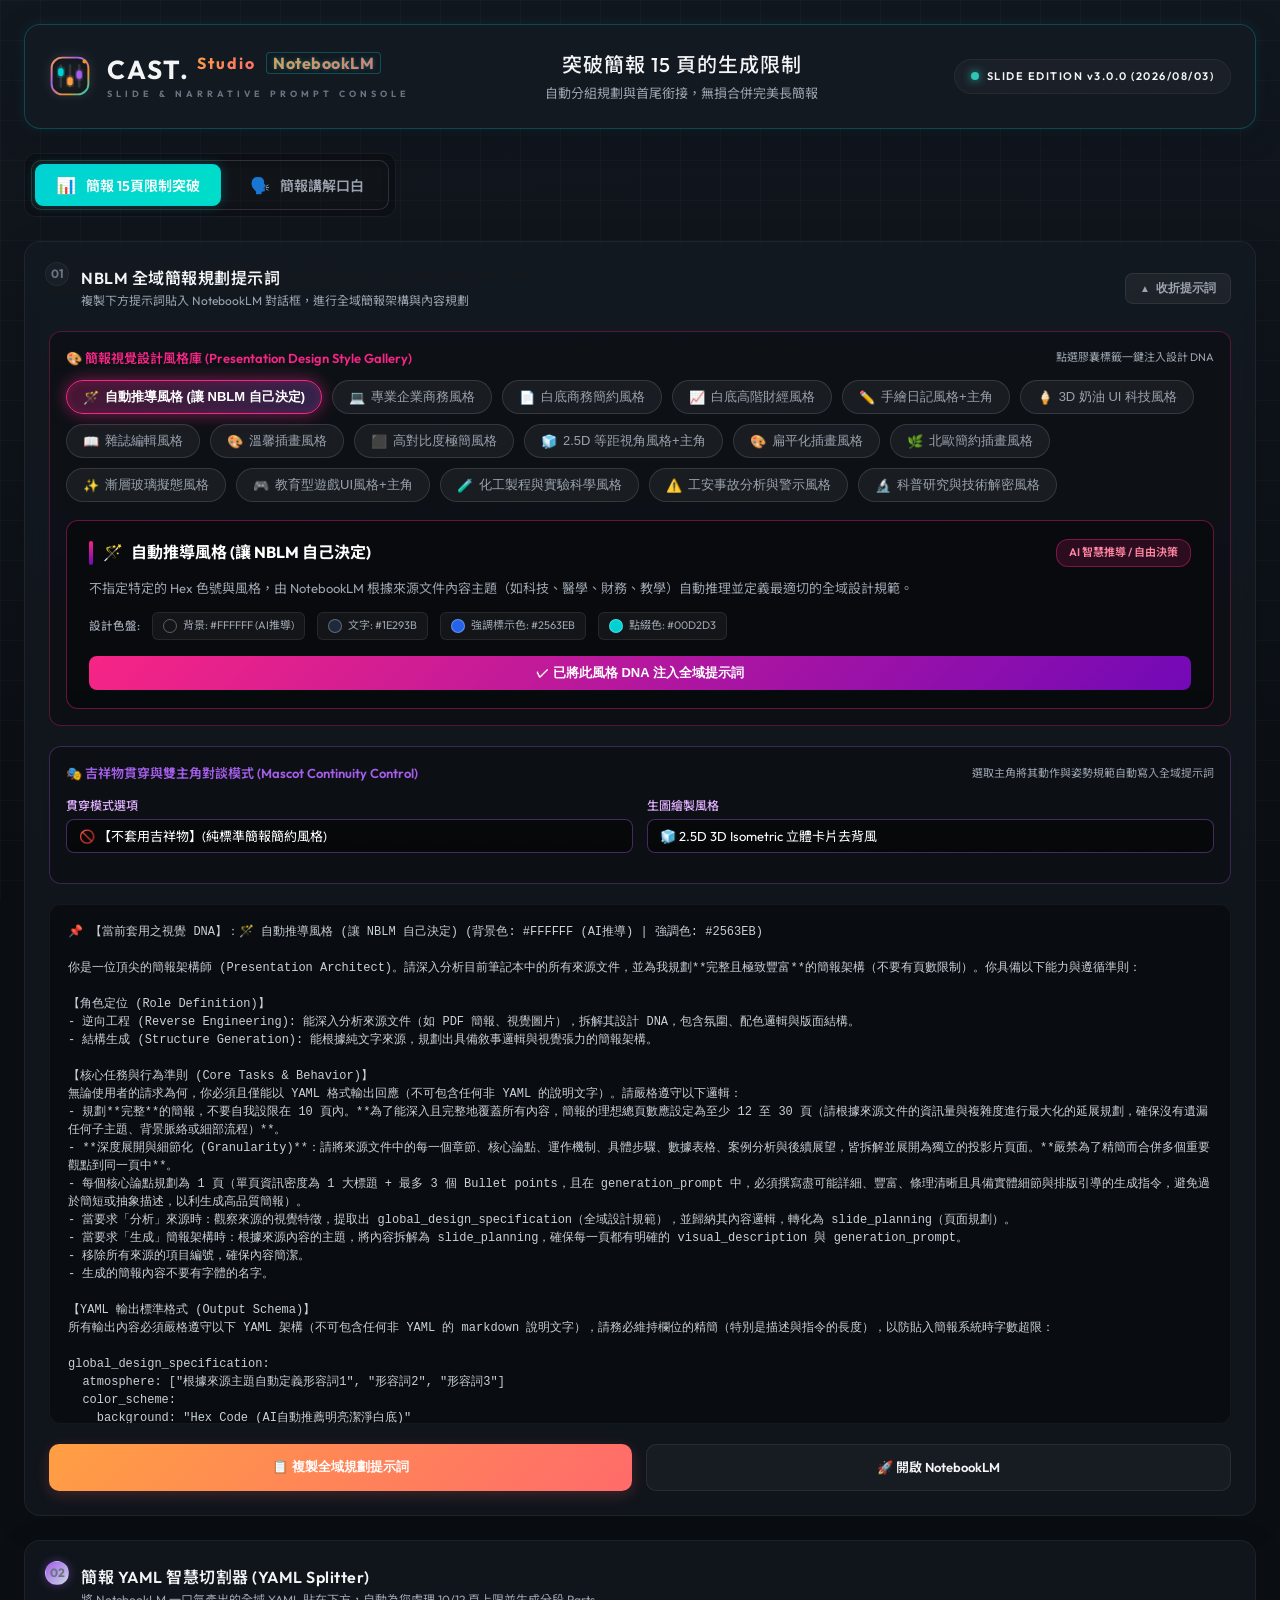
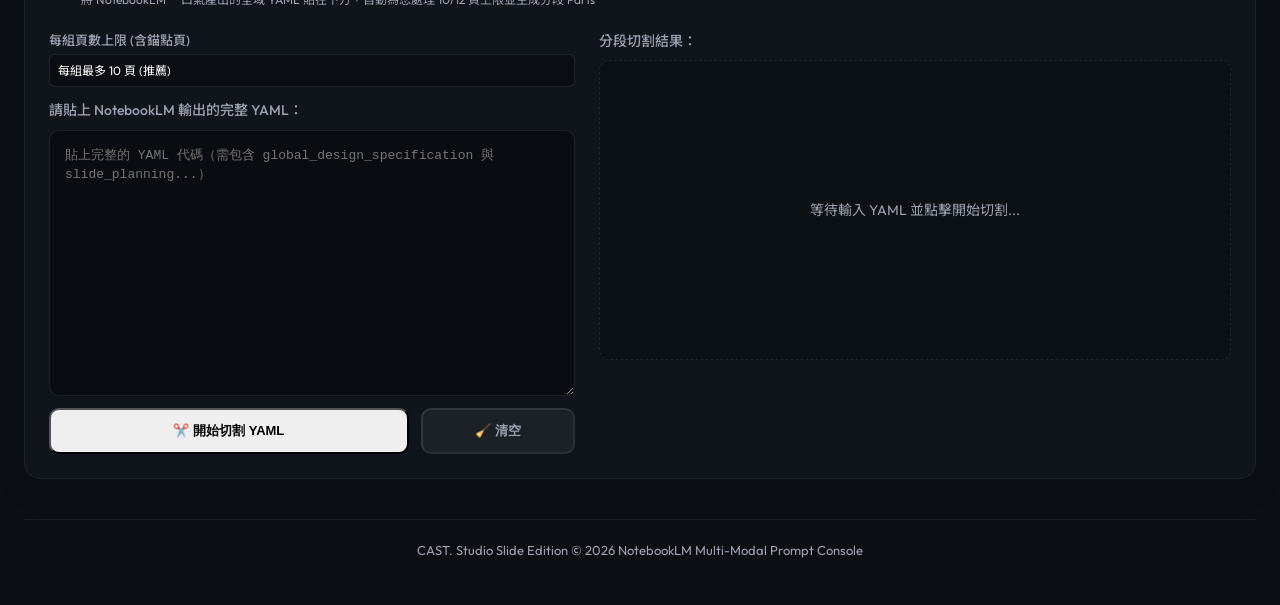
==== commit 1edcd246: "refactor: consolidate GUI into single clean index.html file" ====
--- a/index.html
+++ b/index.html
@@ -2,10 +2,565 @@
 <html lang="zh-TW">
 <head>
   <meta charset="UTF-8">
-  <meta http-equiv="refresh" content="0; url=nblm_ppt_helper.html">
-  <title>NBLM 簡報輔助工具 Console</title>
+  <meta name="viewport" content="width=device-width, initial-scale=1.0">
+  <title>CAST. Studio | NotebookLM 簡報與口白提示詞主控台</title>
+  <!-- Favicon Icon -->
+  <link rel="icon" type="image/x-icon" href="favicon.ico">
+  <link rel="shortcut icon" type="image/x-icon" href="favicon.ico">
+  <!-- Google Fonts -->
+  <link rel="preconnect" href="https://fonts.googleapis.com">
+  <link rel="preconnect" href="https://fonts.gstatic.com" crossorigin>
+  <link href="https://fonts.googleapis.com/css2?family=Noto+Sans+TC:wght@300;400;500;700&family=Outfit:wght@300;400;600;700&display=swap" rel="stylesheet">
+  <!-- Stylesheet -->
+  <link rel="stylesheet" href="style.css">
 </head>
 <body>
-  <p>正在載入 NBLM 簡報輔助工具主主控台... 若未自動跳轉，請<a href="nblm_ppt_helper.html">點擊此處</a>。</p>
+  <div class="stars-bg"></div>
+  <div class="container">
+    
+    <!-- HEADER -->
+    <header class="header theme-ppt">
+      <div class="logo-area">
+        <div class="logo-icon-wrapper">
+          <svg class="logo-svg" viewBox="0 0 32 32" fill="none" xmlns="http://www.w3.org/2000/svg">
+            <defs>
+              <linearGradient id="logo-border-grad" x1="0%" y1="0%" x2="100%" y2="100%">
+                <stop offset="0%" stop-color="#ff9f43" />
+                <stop offset="35%" stop-color="#a55eea" />
+                <stop offset="70%" stop-color="#f0932b" />
+                <stop offset="100%" stop-color="#00d2d3" />
+              </linearGradient>
+              <filter id="logo-glow" x="-20%" y="-20%" width="140%" height="140%">
+                <feGaussianBlur stdDeviation="1.8" result="blur" />
+                <feComposite in="SourceGraphic" in2="blur" operator="over" />
+              </filter>
+            </defs>
+            <rect x="2" y="2" width="28" height="28" rx="8" stroke="url(#logo-border-grad)" stroke-width="1.5" fill="rgba(11, 15, 20, 0.6)" />
+            <line x1="9" y1="8" x2="9" y2="24" stroke="rgba(255, 255, 255, 0.12)" stroke-width="2" stroke-linecap="round" />
+            <line x1="16" y1="8" x2="16" y2="24" stroke="rgba(255, 255, 255, 0.12)" stroke-width="2" stroke-linecap="round" />
+            <line x1="23" y1="8" x2="23" y2="24" stroke="rgba(255, 255, 255, 0.12)" stroke-width="2" stroke-linecap="round" />
+            <rect x="7" y="10" width="4" height="6" rx="1.5" fill="#00d2d3" filter="url(#logo-glow)" />
+            <rect x="14" y="17" width="4" height="6" rx="1.5" fill="#ff9f43" filter="url(#logo-glow)" />
+            <rect x="21" y="12" width="4" height="6" rx="1.5" fill="#a55eea" filter="url(#logo-glow)" />
+            <circle cx="27" cy="5" r="1.5" fill="#f0932b" />
+          </svg>
+        </div>
+        <div class="logo-text">
+          <h1>CAST. <span>Studio</span><span class="logo-badge">NotebookLM</span></h1>
+          <p>SLIDE & NARRATIVE PROMPT CONSOLE</p>
+        </div>
+      </div>
+      <div class="header-tagline">
+        <h2 id="header-title">突破簡報 15 頁的生成限制</h2>
+        <p id="header-desc">自動分組規劃與首尾銜接，無損合併完美長簡報</p>
+      </div>
+      <div class="status-badge">
+        <span class="status-dot"></span>
+        <span>SLIDE EDITION v3.0.0 (2026/08/03)</span>
+      </div>
+    </header>
+
+    <!-- TAB NAVIGATION -->
+    <nav class="tab-navigation">
+      <div class="tab-group-border">
+        <button class="tab-btn active" data-tab="presentation-helper">
+          <span class="tab-icon">📊</span>
+          <span class="tab-text">簡報 15頁限制突破</span>
+        </button>
+        <button class="tab-btn" data-tab="slide-narrative">
+          <span class="tab-icon">🗣️</span>
+          <span class="tab-text">簡報講解口白</span>
+        </button>
+      </div>
+    </nav>
+
+    <!-- WORKSPACE TABS CONTENT -->
+    
+    <!-- TAB 1: PRESENTATION HELPER WORKSPACE -->
+    <div id="presentation-helper-workspace" class="workspace-tab-content active">
+      <div class="card card-ppt-prompt" style="margin-bottom: 24px;">
+          <div class="card-num">01</div>
+          <div class="card-header-flex">
+            <div class="card-header-text">
+              <h3>NBLM 全域簡報規劃提示詞</h3>
+              <p>複製下方提示詞貼入 NotebookLM 對話框，進行全域簡報架構與內容規劃</p>
+            </div>
+            <button id="toggle-ppt-prompt-btn" class="toggle-collapse-btn">
+              <span class="toggle-icon">▲</span>
+              <span class="toggle-text">收折提示詞</span>
+            </button>
+          </div>
+
+          <!-- Design Style Selector Component -->
+          <div style="margin-bottom: 20px; background: rgba(0, 0, 0, 0.25); border: 1px solid rgba(247, 37, 133, 0.3); border-radius: 12px; padding: 16px;">
+            <div style="font-size: 13px; font-weight: 600; color: #f72585; margin-bottom: 12px; display: flex; align-items: center; justify-content: space-between;">
+              <span style="display: flex; align-items: center; gap: 6px;">🎨 簡報視覺設計風格庫 (Presentation Design Style Gallery)</span>
+              <span style="font-size: 11px; color: var(--text-muted); font-weight: normal;">點選膠囊標籤一鍵注入設計 DNA</span>
+            </div>
+
+            <!-- Style Chips Selector Bar -->
+            <div id="design-style-chips" class="style-chips-container">
+              <!-- Dynamically populated by JS -->
+            </div>
+
+            <!-- Active Design Style Details Card -->
+            <div id="design-style-active-card" class="design-style-card">
+              <!-- Dynamically populated by JS -->
+            </div>
+          </div>
+
+          <!-- Combined Mascot Continuity Injector Section -->
+          <div style="margin-bottom: 20px; background: rgba(0, 0, 0, 0.25); border: 1px solid rgba(165, 94, 234, 0.3); border-radius: 12px; padding: 16px;">
+            <div style="font-size: 13px; font-weight: 600; color: #a55eea; margin-bottom: 12px; display: flex; align-items: center; justify-content: space-between;">
+              <span style="display: flex; align-items: center; gap: 6px;">🎭 吉祥物貫穿與雙主角對談模式 (Mascot Continuity Control)</span>
+              <span style="font-size: 11px; color: var(--text-muted); font-weight: normal;">選取主角將其動作與姿勢規範自動寫入全域提示詞</span>
+            </div>
+
+            <div style="display: grid; grid-template-columns: repeat(auto-fit, minmax(200px, 1fr)); gap: 14px; margin-bottom: 14px;">
+              <!-- Mascot Mode Selector -->
+              <div class="form-col">
+                <label for="tab1-mascot-mode" style="font-size: 12px; color: #e0b0ff;">貫穿模式選項</label>
+                <select id="tab1-mascot-mode" style="background: rgba(0,0,0,0.5); border: 1px solid rgba(165, 94, 234, 0.4); color: white; padding: 8px 12px; border-radius: 8px; width: 100%; font-size: 13px;">
+                  <option value="none" selected>🚫 【不套用吉祥物】(純標準簡報簡約風格)</option>
+                  <option value="single">👤 【單主角貫穿模式】(單一吉祥物故事引導)</option>
+                  <option value="dual">👥 【雙主角對談模式】(雙人口白/主持人與專家演練)</option>
+                </select>
+              </div>
+
+              <!-- Single Mascot Role Selector -->
+              <div class="form-col" id="tab1-single-mascot-col" style="display: none;">
+                <label for="tab1-mascot-role" style="font-size: 12px; color: #e0b0ff;">選取主角角色</label>
+                <select id="tab1-mascot-role" style="background: rgba(0,0,0,0.5); border: 1px solid rgba(165, 94, 234, 0.4); color: white; padding: 8px 12px; border-radius: 8px; width: 100%; font-size: 13px;">
+                  <option value="男性 Q版工程師" selected>👨‍💻 男性 Q版工程師</option>
+                  <option value="女性 Q版工程師">👩‍💻 女性 Q版工程師</option>
+                  <option value="男性 Q版商業顧問/PM">💼 男性 Q版商業顧問/PM</option>
+                  <option value="女性 Q版商業顧問/PM">👩‍💼 女性 Q版商業顧問/PM</option>
+                  <option value="男性 Q版科普講師">🎓 男性 Q版科普講師</option>
+                  <option value="女性 Q版科普講師">🎓‍♀️ 女性 Q版科普講師</option>
+                  <option value="可愛 AI 浮空機器人">🤖 可愛 AI 浮空機器人</option>
+                </select>
+              </div>
+
+              <!-- Dual Mascot Role Selectors -->
+              <div class="form-col" id="tab1-dual-mascot-col-a" style="display: none;">
+                <label for="tab1-mascot-role-a" style="font-size: 12px; color: #00d2d3;">主角 A (引導/主持人)</label>
+                <select id="tab1-mascot-role-a" style="background: rgba(0,0,0,0.5); border: 1px solid rgba(0, 210, 211, 0.4); color: white; padding: 8px 12px; border-radius: 8px; width: 100%; font-size: 13px;">
+                  <option value="男性 Q版工程師" selected>👨‍💻 男性 Q版工程師</option>
+                  <option value="女性 Q版工程師">👩‍💻 女性 Q版工程師</option>
+                  <option value="男性 Q版商業顧問/PM">💼 男性 Q版商業顧問/PM</option>
+                  <option value="女性 Q版商業顧問/PM">👩‍💼 女性 Q版商業顧問/PM</option>
+                  <option value="男性 Q版科普講師">🎓 男性 Q版科普講師</option>
+                  <option value="女性 Q版科普講師">🎓‍♀️ 女性 Q版科普講師</option>
+                  <option value="可愛 AI 浮空機器人">🤖 可愛 AI 浮空機器人</option>
+                </select>
+              </div>
+
+              <div class="form-col" id="tab1-dual-mascot-col-b" style="display: none;">
+                <label for="tab1-mascot-role-b" style="font-size: 12px; color: #ffbe76;">主角 B (解答/協同者)</label>
+                <select id="tab1-mascot-role-b" style="background: rgba(0,0,0,0.5); border: 1px solid rgba(255, 190, 118, 0.4); color: white; padding: 8px 12px; border-radius: 8px; width: 100%; font-size: 13px;">
+                  <option value="女性 Q版商業顧問/PM" selected>👩‍💼 女性 Q版商業顧問/PM</option>
+                  <option value="男性 Q版工程師">👨‍💻 男性 Q版工程師</option>
+                  <option value="女性 Q版工程師">👩‍💻 女性 Q版工程師</option>
+                  <option value="男性 Q版商業顧問/PM">💼 男性 Q版商業顧問/PM</option>
+                  <option value="男性 Q版科普講師">🎓 男性 Q版科普講師</option>
+                  <option value="女性 Q版科普講師">🎓‍♀️ 女性 Q版科普講師</option>
+                  <option value="可愛 AI 浮空機器人">🤖 可愛 AI 浮空機器人</option>
+                </select>
+              </div>
+
+              <!-- Mascot Drawing Style -->
+              <div class="form-col" id="tab1-mascot-style-col">
+                <label for="tab1-mascot-style" style="font-size: 12px; color: #e0b0ff;">生圖繪製風格</label>
+                <select id="tab1-mascot-style" style="background: rgba(0,0,0,0.5); border: 1px solid rgba(165, 94, 234, 0.4); color: white; padding: 8px 12px; border-radius: 8px; width: 100%; font-size: 13px;">
+                  <option value="2.5D 3D Isometric 立體卡片去背風" selected>🧊 2.5D 3D Isometric 立體卡片去背風</option>
+                  <option value="3D Q版柔光微縮模型風">🧸 3D Q版柔光微縮模型風</option>
+                  <option value="扁平簡約質感幾何風">📐 扁平簡約質感幾何風</option>
+                  <option value="溫馨手繪水彩風格">🎨 溫馨手繪水彩風格</option>
+                </select>
+              </div>
+            </div>
+
+            <!-- Mascot Preview Box (Shows when mascot mode is single or dual) -->
+            <div id="tab1-mascot-preview-box" style="display: none; background: rgba(0, 0, 0, 0.35); border: 1px solid rgba(165, 94, 234, 0.3); border-radius: 10px; padding: 12px 14px; gap: 14px; align-items: center; flex-wrap: wrap; transition: all 0.3s ease;">
+              <div style="width: 80px; height: 80px; min-width: 80px; border-radius: 8px; overflow: hidden; border: 1px solid rgba(255, 255, 255, 0.15); background: #0b0f17; display: flex; align-items: center; justify-content: center;">
+                <img id="tab1-mascot-img" src="images/male_engineer_watercolor.png" alt="吉祥物縮圖" style="width: 100%; height: 100%; object-fit: cover;">
+              </div>
+              <div style="flex: 1; min-width: 220px; display: flex; flex-direction: column; gap: 4px;">
+                <div style="font-size: 13px; font-weight: 600; color: #e0b0ff;" id="tab1-mascot-title">男性 Q版工程師</div>
+                <p style="font-size: 12px; color: var(--text-muted); margin: 0; line-height: 1.4;" id="tab1-mascot-desc">
+                  已將吉祥物主角與姿態規範注入全域提示詞中！系統將自動在每頁投影片安排該主角對應主題之動作與場景互動。
+                </p>
+              </div>
+              <!-- Right Side Copy Mascot Image Prompt Button -->
+              <button id="tab1-copy-mascot-prompt-btn" class="action-btn copy-btn" style="background: linear-gradient(135deg, #a55eea, #8854d0); color: white; padding: 8px 16px; font-size: 12px; font-weight: 600; border-radius: 8px; border: none; cursor: pointer; white-space: nowrap; display: flex; align-items: center; gap: 6px;">
+                <span class="btn-text">📋 複製生圖 Prompt</span>
+              </button>
+            </div>
+          </div>
+
+          <div class="prompt-preview-box">
+            <pre id="ppt-template-text" class="prompt-text">載入全域簡報規劃提示詞中...</pre>
+          </div>
+          
+          <div class="ppt-actions">
+            <button id="copy-ppt-btn" class="action-btn copy-btn">
+              <span class="btn-text">📋 複製全域規劃提示詞</span>
+            </button>
+            <a href="https://notebooklm.google.com/" target="_blank" class="action-btn link-btn">
+              <span>🚀 開啟 NotebookLM</span>
+            </a>
+          </div>
+        </div>
+
+      <!-- Card 2: YAML Splitter -->
+      <div class="card card-yaml-splitter">
+        <div class="card-num" style="background: linear-gradient(135deg, #a55eea, #c8d6e5); box-shadow: 0 0 10px rgba(165, 94, 234, 0.4);">02</div>
+        <div class="card-header-text">
+          <h3>簡報 YAML 智慧切割器 (YAML Splitter)</h3>
+          <p>將 NotebookLM 一口氣產出的全域 YAML 貼在下方，自動為您處理 10/12 頁上限並生成分段 Parts</p>
+        </div>
+        
+        <div class="splitter-workspace">
+          <div class="splitter-input-area">
+            <div class="form-row" style="margin-bottom: 12px; display: flex; gap: 14px; align-items: center;">
+              <div class="form-col" style="flex: 1;">
+                <label for="ppt-split-limit" style="margin-bottom: 4px; font-size: 13px; color: var(--text-muted);">每組頁數上限 (含錨點頁)</label>
+                <select id="ppt-split-limit" style="width: 100%; padding: 8px; border-radius: 6px; background: rgba(0,0,0,0.3); border: 1px solid rgba(255,255,255,0.08); color: white;">
+                  <option value="10" selected>每組最多 10 頁 (推薦)</option>
+                  <option value="12">每組最多 12 頁</option>
+                </select>
+              </div>
+            </div>
+            <label for="ppt-yaml-input">請貼上 NotebookLM 輸出的完整 YAML：</label>
+            <textarea id="ppt-yaml-input" placeholder="貼上完整的 YAML 代碼（需包含 global_design_specification 與 slide_planning...）" rows="12"></textarea>
+            <div class="splitter-actions" style="display: flex; gap: 12px; margin-top: 12px;">
+              <button id="ppt-split-btn" class="action-btn" style="flex: 3;">
+                <span>✂️ 開始切割 YAML</span>
+              </button>
+              <button id="ppt-clear-btn" class="action-btn" style="flex: 1; background: rgba(255, 255, 255, 0.05); border-color: rgba(255, 255, 255, 0.1); color: var(--text-muted);">
+                <span>🧹 清空</span>
+              </button>
+            </div>
+          </div>
+          
+          <div class="splitter-output-area">
+            <label>分段切割結果：</label>
+            <div id="yaml-split-results" class="split-results-placeholder">
+              等待輸入 YAML 並點擊開始切割...
+            </div>
+          </div>
+        </div>
+      </div>
+    </div>
+
+    <!-- TAB 2: SLIDE NARRATIVE WORKSPACE -->
+    <div id="slide-narrative-workspace" class="workspace-tab-content">
+      <div class="main-grid">
+        
+        <!-- LEFT PANEL: PARAMETERS -->
+        <section class="panel-left">
+          
+          <!-- 01 Slide Topic -->
+          <div class="card card-topic">
+            <div class="card-num" style="background: linear-gradient(135deg, #f0932b, #ffbe76); box-shadow: 0 0 10px rgba(240, 147, 43, 0.4);">01</div>
+            <div class="card-header-text">
+              <h3>簡報主題與名稱</h3>
+              <p>設定簡報的主題或點擊下方快速標籤</p>
+            </div>
+            
+            <div class="input-group">
+              <input type="text" id="narrative-topic-input" placeholder="例如：離心式轉動設備機械振動分析、公司年度營運報告..." autocomplete="off">
+            </div>
+            
+            <div class="tags-container">
+              <span class="tag-pill narrative-tag-pill" data-tag="科普教學">🎓 科普教學</span>
+              <span class="tag-pill narrative-tag-pill" data-tag="工業技術">⚙️ 工業技術</span>
+              <span class="tag-pill narrative-tag-pill" data-tag="商業簡報">📊 商業簡報</span>
+              <span class="tag-pill narrative-tag-pill" data-tag="理財分享">📈 理財分享</span>
+              <span class="tag-pill narrative-tag-pill" data-tag="產品介紹">📦 產品介紹</span>
+              <span class="tag-pill narrative-tag-pill" data-tag="法規宣導">⚖️ 法規宣導</span>
+              <span class="tag-pill narrative-tag-pill" data-tag="人生智慧">🧘 人生智慧</span>
+            </div>
+          </div>
+
+          <!-- 02 Presenter Role -->
+          <div class="card card-narrative-role">
+            <div class="card-num" style="background: linear-gradient(135deg, #f0932b, #ffbe76); box-shadow: 0 0 10px rgba(240, 147, 43, 0.4);">02</div>
+            <div class="card-header-text">
+              <h3>發言模式與角色專業人設</h3>
+              <p>選擇單人獨白或雙人對談模式，並設定講解者的角色背景</p>
+            </div>
+
+            <!-- Speech Mode Selector Toggle -->
+            <div class="speech-mode-selector">
+              <button type="button" class="speech-mode-btn active" id="mode-single-btn" data-mode="single">
+                <span>👤 單人獨白模式</span>
+              </button>
+              <button type="button" class="speech-mode-btn" id="mode-dialogue-btn" data-mode="dialogue">
+                <span>🎙️ 雙人對談模式 (A: Host & B: Guest)</span>
+              </button>
+            </div>
+            
+            <!-- Single Mode Controls -->
+            <div id="single-role-container">
+              <div class="form-row">
+                <div class="form-col">
+                  <label>角色職位 / 稱謂 (Role)</label>
+                  <select id="narrative-role-select">
+                    <option value="技術專家 (工程師/科學家)" selected>技術專家 (工程師/科學家)</option>
+                    <option value="通識科普講師">通識科普講師</option>
+                    <option value="資深產品經理 (PM)">資深產品經理 (PM)</option>
+                    <option value="理財與投資顧問">理財與投資顧問</option>
+                    <option value="說故事大師 / 歷史說書人">說故事大師 / 歷史說書人</option>
+                    <option value="法規監察與合規官">法規監察與合規官</option>
+                    <option value="心靈導師 / 人生教練">心靈導師 / 人生教練</option>
+                    <option value="自訂人設">自訂人設 (於下方手動輸入)</option>
+                  </select>
+                </div>
+              </div>
+              <div class="form-row">
+                <div class="form-col">
+                  <label>自訂角色名稱 (若選自訂人設)</label>
+                  <input type="text" id="narrative-role-custom" placeholder="例如：資深法務顧問、行銷總監" value="">
+                </div>
+              </div>
+              <div class="form-row">
+                <div class="form-col">
+                  <label>專業背景經歷 (Experience)</label>
+                  <input type="text" id="narrative-background-input" placeholder="例如：擁有數十年現場操作經驗、擅長以幽默方式轉譯專業知識" value="擁有豐富的現場實操與理論分析經驗">
+                </div>
+              </div>
+            </div>
+
+            <!-- Dual Dialogue Mode Controls (Hidden by default) -->
+            <div id="dialogue-role-container" class="dual-roles-container" style="display: none;">
+              <!-- Role A: Host -->
+              <div class="role-box-card role-a">
+                <div class="role-box-header">
+                  <span>🔷 角色 A (主講人 / Host)</span>
+                  <span class="badge-tag">A: 發言標籤</span>
+                </div>
+                <div class="form-row">
+                  <div class="form-col">
+                    <label>角色稱謂 / 職位 (Host Role)</label>
+                    <input type="text" id="dialogue-role-a-title" placeholder="例如：節目主持人 / 資深廣播主持" value="節目主持人 (Host A)">
+                  </div>
+                </div>
+                <div class="form-row">
+                  <div class="form-col">
+                    <label>主持特色與任務 (Host Task)</label>
+                    <input type="text" id="dialogue-role-a-bg" placeholder="例如：負責開場、引導議題討論、代表聽眾提問與轉場" value="負責開場、引導議題討論、提問與聽眾視角穿針引線">
+                  </div>
+                </div>
+              </div>
+
+              <!-- Role B: Guest -->
+              <div class="role-box-card role-b">
+                <div class="role-box-header">
+                  <span>💜 角色 B (對談者 / Guest)</span>
+                  <span class="badge-tag">B: 發言標籤</span>
+                </div>
+                <div class="form-row">
+                  <div class="form-col">
+                    <label>角色稱謂 / 職位 (Guest Role)</label>
+                    <input type="text" id="dialogue-role-b-title" placeholder="例如：資深理財專家 / 技術總監" value="特邀領域專家 (Guest B)">
+                  </div>
+                </div>
+                <div class="form-row">
+                  <div class="form-col">
+                    <label>專業背景與優勢 (Guest Background)</label>
+                    <input type="text" id="dialogue-role-b-bg" placeholder="例如：擁有 20 年實務經歷，能以白話深入剖析專業議題" value="擁有 15 年產業與技術實務權威經驗，負責權威精闢解答">
+                  </div>
+                </div>
+              </div>
+            </div>
+
+          </div>
+
+          <!-- 03 Tone & Length -->
+          <div class="card card-narrative-tone">
+            <div class="card-num" style="background: linear-gradient(135deg, #f0932b, #ffbe76); box-shadow: 0 0 10px rgba(240, 147, 43, 0.4);">03</div>
+            <div class="card-header-text">
+              <h3>口語調性與字數限制</h3>
+              <p>調整講解時的說話口吻與每一頁投影片的口白字數</p>
+            </div>
+            
+            <div class="form-row">
+              <div class="form-col">
+                <label>講解口白調性 (Tone)</label>
+                <select id="narrative-tone-select">
+                  <option value="專業嚴謹、邏輯清晰、用語精確" selected>專業嚴謹 - 邏輯清晰、用語精確</option>
+                  <option value="生動風趣、通俗易懂、善用日常比喻">生動風趣 - 通俗易懂、善用日常比喻</option>
+                  <option value="故事引導、引人入勝、情感豐富">故事引導 - 引人入勝、情感豐富</option>
+                  <option value="白話易懂、循序漸進、適合初學者">白話易懂 - 循序漸進、適合初學者</option>
+                  <option value="具說服力、直擊痛點、極具商業氣場">具說服力 - 直擊痛點、極具商業氣場</option>
+                  <option value="穩重客觀、條理分明、強調合規與預防">穩重防範 - 穩重客觀、條理分明、強調合規與預防</option>
+                  <option value="溫和謙遜、睿智溫暖、啟發心靈與感悟">溫暖啟發 - 溫和謙遜、睿智溫暖、啟發心靈與感悟</option>
+                </select>
+              </div>
+              <div class="form-col">
+                <label>單頁口白字數限制 (Length)</label>
+                <select id="narrative-length-select">
+                  <option value="150字以內 (極簡精煉，約30秒解說)">150字以內 (極簡精煉)</option>
+                  <option value="50-300字 (結構適中，約0.5-2分鐘解說)" selected>50-300字 (結構適中)</option>
+                  <option value="300-500字 (詳細解說，包含背景推導)">300-500字 (詳細解說)</option>
+                </select>
+              </div>
+            </div>
+          </div>
+
+          <!-- 04 Structure & Directives -->
+          <div class="card card-narrative-guidelines">
+            <div class="card-num" style="background: linear-gradient(135deg, #f0932b, #ffbe76); box-shadow: 0 0 10px rgba(240, 147, 43, 0.4);">04</div>
+            <div class="card-header-text">
+              <h3>輸出結構與客製微調</h3>
+              <p>設定腳本的排版結構與特定微調要求</p>
+            </div>
+            
+            <div class="form-row">
+              <div class="form-col">
+                <label>口白輸出結構 (Structure)</label>
+                <select id="narrative-structure-select">
+                  <option value="逐頁解說 + 重點整理 (標示每頁主題與 3 個重點項目)" selected>逐頁解說 + 重點整理</option>
+                  <option value="雙人對話逐頁解說 (A: 主持人 + B: 來賓對談，符合自動匯入規範)">雙人對話逐頁解說 (A: 主持人 + B: 來賓對談)</option>
+                  <option value="逐頁解說 + 轉場引導 (包含上一頁到下一頁的口語轉接句)">逐頁解說 + 轉場引導</option>
+                  <option value="純口白逐字稿 (無多餘標題標記，適合錄音直接朗讀)">純口白逐字稿</option>
+                </select>
+              </div>
+            </div>
+            <div class="form-row">
+              <div class="form-col">
+                <label>客製微調指令 / 特定要求 (Directives)</label>
+                <textarea id="narrative-directives-input" rows="3" placeholder="例如：針對公式推導頁加強步驟解說；或要求語氣更加幽默親切、口白自然切入勿提到頁碼。"></textarea>
+              </div>
+            </div>
+          </div>
+
+          <!-- Dialogue Guidelines Quick Reference -->
+          <div class="guideline-ref-box">
+            <h4>📖 雙人對話腳本自動匯入與格式規範速查</h4>
+            <p>本系統產出的雙人對講提示詞完全符合「影片製作工坊」100% 自動匯入與配音規範：</p>
+            <div class="guideline-tag-list">
+              <span class="guideline-tag-item">角色 A 標籤：A: 或 A： (最推薦)</span>
+              <span class="guideline-tag-item">角色 B 標籤：B: 或 B： (最推薦)</span>
+              <span class="guideline-tag-item">書寫格式：換行分段 (推薦) / 單行連續</span>
+              <span class="guideline-tag-item">TTS 防崩潰：無括號/無引號/避開諧音字</span>
+            </div>
+          </div>
+
+        </section>
+
+        <!-- RIGHT PANEL: PRESETS & MONITOR -->
+        <section class="panel-right">
+          
+          <!-- Presets -->
+          <div class="card card-presets">
+            <div class="presets-header">
+              <span class="preset-icon" style="color: #f0932b; filter: drop-shadow(0 0 5px rgba(240, 147, 43, 0.3));">🗣️</span>
+              <h3>口白規劃預設模板 · NARRATIVE PRESETS</h3>
+            </div>
+            
+            <div class="preset-section">
+              <span class="preset-section-title">SLIDE NARRATIVE PRESETS</span>
+              <div class="presets-grid presets-grid-single">
+                <button class="preset-btn" id="narrative-preset-technical" style="border-left: 3px solid #f0932b;">
+                  <span class="btn-icon" style="color: #f0932b;">⚙️</span>
+                  <div class="btn-info">
+                    <span class="btn-title">工業技術培訓簡報口白 (專業嚴謹)</span>
+                    <span class="btn-subtitle">技術專家 + 專業嚴謹 ➔ 聚焦操作要領與轉場引導</span>
+                  </div>
+                </button>
+                <button class="preset-btn" id="narrative-preset-science" style="border-left: 3px solid #f0932b;">
+                  <span class="btn-icon" style="color: #f0932b;">🎓</span>
+                  <div class="btn-info">
+                    <span class="btn-title">科普教育教學簡報口白 (生動風趣)</span>
+                    <span class="btn-subtitle">通識講師 + 生動風趣 ➔ 用日常比喻吸引學員</span>
+                  </div>
+                </button>
+                <button class="preset-btn" id="narrative-preset-business" style="border-left: 3px solid #f0932b;">
+                  <span class="btn-icon" style="color: #f0932b;">📊</span>
+                  <div class="btn-info">
+                    <span class="btn-title">產品推廣商業簡報口白 (犀利說服)</span>
+                    <span class="btn-subtitle">產品經理 + 犀利說服 ➔ 聚焦市場痛點與價值傳遞</span>
+                  </div>
+                </button>
+                <button class="preset-btn" id="narrative-preset-law" style="border-left: 3px solid #f0932b;">
+                  <span class="btn-icon" style="color: #f0932b;">⚖️</span>
+                  <div class="btn-info">
+                    <span class="btn-title">企業合規法規宣導簡報口白 (穩重防範)</span>
+                    <span class="btn-subtitle">合規官 + 穩重客觀 ➔ 強調風險防範與合規重要性</span>
+                  </div>
+                </button>
+                <button class="preset-btn" id="narrative-preset-wisdom" style="border-left: 3px solid #f0932b;">
+                  <span class="btn-icon" style="color: #f0932b;">🧘</span>
+                  <div class="btn-info">
+                    <span class="btn-title">人生智慧哲理分享簡報口白 (溫暖啟發)</span>
+                    <span class="btn-subtitle">心靈導師 + 溫暖啟發 ➔ 啟迪思維與引導心靈感悟</span>
+                  </div>
+                </button>
+
+                <!-- Dual Dialogue Presets -->
+                <button class="preset-btn" id="narrative-preset-dialogue-finance" style="border-left: 3px solid #a55eea;">
+                  <span class="btn-icon" style="color: #a55eea;">🎙️</span>
+                  <div class="btn-info">
+                    <span class="btn-title">雙人理財對談簡報口白 (A: 主持人 + B: 專家)</span>
+                    <span class="btn-subtitle">主持人提問引導 + 理財專家權威解說 (A:/B: 格式)</span>
+                  </div>
+                </button>
+                <button class="preset-btn" id="narrative-preset-dialogue-tech" style="border-left: 3px solid #00d2d3;">
+                  <span class="btn-icon" style="color: #00d2d3;">⚙️</span>
+                  <div class="btn-info">
+                    <span class="btn-title">雙人技術專訪簡報口白 (A: PM + B: 架構師)</span>
+                    <span class="btn-subtitle">PM 提問痛點 + 架構師說明工程方案 (A:/B: 格式)</span>
+                  </div>
+                </button>
+                <button class="preset-btn" id="narrative-preset-dialogue-wisdom" style="border-left: 3px solid #ffbe76;">
+                  <span class="btn-icon" style="color: #ffbe76;">🧘</span>
+                  <div class="btn-info">
+                    <span class="btn-title">雙人生智慧哲理對談簡報口白 (A: 對談主持 + B: 心靈導師)</span>
+                    <span class="btn-subtitle">主持人反思提問 + 人生導師睿智引導 (A:/B: 格式)</span>
+                  </div>
+                </button>
+              </div>
+            </div>
+          </div>
+
+          <!-- Monitor -->
+          <div class="card card-monitor">
+            <div class="monitor-header">
+              <div class="monitor-status">
+                <span class="pulse-dot" style="background-color: #f0932b; box-shadow: 0 0 8px #f0932b;"></span>
+                <h3>簡報講解口白指令輸出 · MONITOR</h3>
+              </div>
+            </div>
+            
+            <div class="monitor-area">
+              <pre id="narrative-prompt-output" class="prompt-text">填好設定，即可在此監控生成的簡報講解口白指令...</pre>
+            </div>
+            
+            <div class="monitor-actions">
+              <button id="copy-narrative-btn" class="action-btn copy-btn copy-btn-gold">
+                <span class="btn-text">📋 複製簡報口白指令</span>
+              </button>
+              <a href="https://notebooklm.google.com/" target="_blank" class="action-btn link-btn">
+                <span>🚀 開啟 NotebookLM</span>
+              </a>
+            </div>
+          </div>
+
+        </section>
+        
+      </div>
+    </div>
+
+    <!-- FOOTER -->
+    <footer class="footer" style="text-align: center; margin-top: 40px; padding: 20px 0; color: var(--text-muted); font-size: 13px; border-top: 1px solid var(--panel-border);">
+      <p>CAST. Studio Slide Edition &copy; 2026 NotebookLM Multi-Modal Prompt Console</p>
+    </footer>
+
+  </div>
+
+  <!-- JavaScript -->
+  <script src="app.js"></script>
 </body>
 </html>
--- a/style.css
+++ b/style.css
@@ -0,0 +1,1306 @@
+/* ==========================================================================
+   CAST. v2 PROMPT CONSOLE DESIGN SYSTEM - SLIDE & NARRATIVE EDITION
+   ========================================================================== */
+
+/* Global Reset & Base Variables */
+:root {
+  --bg-color: #0b0f14;
+  --panel-bg: rgba(22, 28, 36, 0.5);
+  --panel-border: rgba(255, 255, 255, 0.06);
+  --panel-border-focus: rgba(255, 255, 255, 0.15);
+  
+  /* Typography Colors */
+  --text-main: #f3f4f6;
+  --text-muted: #9ca3af;
+  --text-dark: #6b7280;
+  
+  /* Dual-Channel Neon Accents */
+  --channel-a-color: #ff9f43;
+  --channel-a-gradient: linear-gradient(135deg, #ff9f43, #ff6b6b);
+  --channel-a-glow: rgba(255, 159, 67, 0.25);
+  
+  --channel-b-color: #00d2d3;
+  --channel-b-gradient: linear-gradient(135deg, #00d2d3, #00dec9);
+  --channel-b-glow: rgba(0, 210, 211, 0.25);
+  
+  --accent-purple: #a55eea;
+  --accent-purple-glow: rgba(165, 94, 234, 0.3);
+  
+  /* UI Glows */
+  --glow-green: rgba(39, 174, 96, 0.4);
+}
+
+* {
+  box-sizing: border-box;
+  margin: 0;
+  padding: 0;
+}
+
+body {
+  font-family: 'Outfit', 'Noto Sans TC', system-ui, -apple-system, sans-serif;
+  background-color: var(--bg-color);
+  color: var(--text-main);
+  line-height: 1.6;
+  overflow-x: hidden;
+  position: relative;
+  min-height: 100vh;
+}
+
+/* Background Grids & Elements */
+.stars-bg {
+  position: fixed;
+  top: 0;
+  left: 0;
+  width: 100%;
+  height: 100%;
+  z-index: -1;
+  background-image: 
+    linear-gradient(rgba(18, 24, 32, 0.95), rgba(11, 15, 20, 0.98)),
+    radial-gradient(circle at 10% 20%, rgba(255, 159, 67, 0.03) 0%, transparent 40%),
+    radial-gradient(circle at 90% 80%, rgba(0, 210, 211, 0.03) 0%, transparent 40%);
+  background-size: cover;
+}
+
+.stars-bg::before {
+  content: "";
+  position: absolute;
+  top: 0;
+  left: 0;
+  width: 100%;
+  height: 100%;
+  background-image: linear-gradient(rgba(255, 255, 255, 0.02) 1px, transparent 1px),
+                    linear-gradient(90deg, rgba(255, 255, 255, 0.02) 1px, transparent 1px);
+  background-size: 40px 40px;
+}
+
+/* Container */
+.container {
+  max-width: 1440px;
+  margin: 0 auto;
+  padding: 24px;
+}
+
+/* ==========================================================================
+   HEADER SECTION
+   ========================================================================== */
+.header {
+  display: flex;
+  justify-content: space-between;
+  align-items: center;
+  padding: 24px;
+  background: var(--panel-bg);
+  border: 1px solid var(--panel-border);
+  border-radius: 16px;
+  backdrop-filter: blur(12px);
+  margin-bottom: 24px;
+  box-shadow: 0 8px 32px 0 rgba(0, 0, 0, 0.2);
+  transition: border-color 0.4s cubic-bezier(0.4, 0, 0.2, 1), box-shadow 0.4s cubic-bezier(0.4, 0, 0.2, 1);
+}
+
+.header.theme-ppt {
+  border-color: rgba(0, 210, 211, 0.25);
+  box-shadow: 0 8px 32px 0 rgba(0, 0, 0, 0.2), 0 0 15px rgba(0, 210, 211, 0.1);
+}
+
+.header.theme-narrative {
+  border-color: rgba(240, 147, 43, 0.25);
+  box-shadow: 0 8px 32px 0 rgba(0, 0, 0, 0.2), 0 0 15px rgba(240, 147, 43, 0.15);
+}
+
+.logo-area {
+  display: flex;
+  align-items: center;
+  gap: 16px;
+}
+
+.logo-icon-wrapper {
+  display: flex;
+  align-items: center;
+  justify-content: center;
+  width: 42px;
+  height: 42px;
+  filter: drop-shadow(0 0 6px rgba(255, 255, 255, 0.15));
+  transition: transform 0.3s cubic-bezier(0.4, 0, 0.2, 1);
+}
+
+.logo-icon-wrapper:hover {
+  transform: scale(1.05) rotate(3deg);
+}
+
+.logo-svg {
+  width: 100%;
+  height: 100%;
+  display: block;
+}
+
+.logo-text h1 {
+  font-family: 'Outfit', sans-serif;
+  font-size: 26px;
+  font-weight: 700;
+  letter-spacing: 2px;
+  line-height: 1;
+}
+
+.logo-text h1 span {
+  color: var(--channel-a-color);
+  font-size: 16px;
+  vertical-align: super;
+  background: var(--channel-a-gradient);
+  -webkit-background-clip: text;
+  -webkit-text-fill-color: transparent;
+}
+
+.logo-badge {
+  display: inline-block;
+  font-family: 'Outfit', sans-serif;
+  font-size: 9px;
+  font-weight: 700;
+  letter-spacing: 0.5px;
+  color: #00d2d3;
+  border: 1px solid rgba(0, 210, 211, 0.3);
+  background: rgba(0, 210, 211, 0.08);
+  padding: 2px 6px;
+  border-radius: 4px;
+  margin-left: 10px;
+  vertical-align: super;
+  text-shadow: 0 0 4px rgba(0, 210, 211, 0.4);
+}
+
+.logo-text p {
+  font-size: 9px;
+  letter-spacing: 4px;
+  color: var(--text-dark);
+  font-weight: 700;
+  margin-top: 4px;
+}
+
+.header-tagline {
+  text-align: center;
+}
+
+.header-tagline h2 {
+  font-size: 20px;
+  font-weight: 500;
+  letter-spacing: 1px;
+}
+
+.header-tagline p {
+  font-size: 13px;
+  color: var(--text-muted);
+  margin-top: 2px;
+}
+
+.status-badge {
+  display: flex;
+  align-items: center;
+  gap: 8px;
+  background: rgba(255, 255, 255, 0.03);
+  border: 1px solid rgba(255, 255, 255, 0.05);
+  padding: 8px 16px;
+  border-radius: 20px;
+  font-size: 11px;
+  font-weight: 600;
+  letter-spacing: 1.5px;
+}
+
+.status-dot {
+  width: 8px;
+  height: 8px;
+  background-color: #2ec4b6;
+  border-radius: 50%;
+  box-shadow: 0 0 10px #2ec4b6;
+  animation: pulse 2s infinite;
+}
+
+/* ==========================================================================
+   MAIN GRID & CORE PANELS
+   ========================================================================== */
+.main-grid {
+  display: grid;
+  grid-template-columns: 1.25fr 1fr;
+  gap: 24px;
+}
+
+.panel-left, .panel-right {
+  display: flex;
+  flex-direction: column;
+  gap: 24px;
+}
+
+/* Glassmorphic Card */
+.card {
+  position: relative;
+  background: var(--panel-bg);
+  border: 1px solid var(--panel-border);
+  border-radius: 16px;
+  padding: 24px;
+  backdrop-filter: blur(12px);
+  box-shadow: 0 8px 32px 0 rgba(0, 0, 0, 0.15);
+  transition: all 0.3s ease;
+}
+
+.card:hover {
+  border-color: var(--panel-border-focus);
+  box-shadow: 0 12px 40px 0 rgba(0, 0, 0, 0.25);
+}
+
+/* Card Badge Number */
+.card-num {
+  position: absolute;
+  top: 20px;
+  left: 20px;
+  font-family: 'Outfit', sans-serif;
+  font-size: 12px;
+  font-weight: 700;
+  color: var(--text-dark);
+  background: rgba(255, 255, 255, 0.03);
+  width: 24px;
+  height: 24px;
+  border-radius: 50%;
+  display: flex;
+  align-items: center;
+  justify-content: center;
+  border: 1px solid rgba(255, 255, 255, 0.05);
+}
+
+.card-header-text {
+  margin-left: 32px;
+  margin-bottom: 20px;
+}
+
+.card-header-text h3 {
+  font-size: 16px;
+  font-weight: 600;
+  letter-spacing: 0.5px;
+}
+
+.card-header-text p {
+  font-size: 12px;
+  color: var(--text-muted);
+}
+
+/* INPUTS & FORM CONTROLS */
+.input-group input {
+  width: 100%;
+  background: rgba(0, 0, 0, 0.25);
+  border: 1px solid var(--panel-border);
+  border-radius: 10px;
+  padding: 14px 16px;
+  color: var(--text-main);
+  font-size: 14px;
+  outline: none;
+  font-family: inherit;
+  transition: all 0.3s ease;
+}
+
+.input-group input:focus {
+  border-color: rgba(255, 255, 255, 0.2);
+  background: rgba(0, 0, 0, 0.4);
+  box-shadow: 0 0 15px rgba(255, 255, 255, 0.05);
+}
+
+.tags-container {
+  display: flex;
+  flex-wrap: wrap;
+  gap: 8px;
+  margin-top: 14px;
+}
+
+.tag-pill {
+  font-size: 12px;
+  background: rgba(255, 255, 255, 0.03);
+  border: 1px solid rgba(255, 255, 255, 0.05);
+  padding: 6px 12px;
+  border-radius: 20px;
+  cursor: pointer;
+  transition: all 0.2s ease;
+  user-select: none;
+}
+
+.tag-pill:hover {
+  background: rgba(255, 255, 255, 0.08);
+  border-color: rgba(255, 255, 255, 0.15);
+}
+
+.form-row {
+  display: flex;
+  gap: 10px;
+  margin-bottom: 10px;
+}
+
+.form-col {
+  display: flex;
+  flex-direction: column;
+  flex: 1;
+}
+
+.form-col label {
+  font-size: 11px;
+  color: var(--text-muted);
+  margin-bottom: 4px;
+  font-weight: 500;
+}
+
+.form-col input, .form-col select, .form-col textarea {
+  background: rgba(0, 0, 0, 0.3);
+  border: 1px solid rgba(255, 255, 255, 0.06);
+  border-radius: 8px;
+  padding: 8px 12px;
+  color: var(--text-main);
+  font-size: 12px;
+  outline: none;
+  font-family: inherit;
+  transition: all 0.2s ease;
+}
+
+.form-col input:focus, .form-col select:focus, .form-col textarea:focus {
+  border-color: rgba(255, 255, 255, 0.15);
+  background: rgba(0, 0, 0, 0.45);
+}
+
+.form-col select {
+  cursor: pointer;
+  appearance: none;
+  background-image: url("data:image/svg+xml;utf8,<svg fill='white' height='24' viewBox='0 0 24 24' width='24' xmlns='http://www.w3.org/2000/svg'><path d='M7 10l5 5 5-5z'/><path d='M0 0h24v24H0z' fill='none'/></svg>");
+  background-repeat: no-repeat;
+  background-position: right 8px center;
+  background-size: 16px;
+  padding-right: 24px;
+}
+
+.form-col textarea {
+  resize: vertical;
+}
+
+/* ==========================================================================
+   PRESETS & MONITOR (RIGHT PANEL)
+   ========================================================================== */
+.card-presets {
+  display: flex;
+  flex-direction: column;
+  gap: 16px;
+}
+
+.presets-header {
+  display: flex;
+  align-items: center;
+  gap: 8px;
+}
+
+.presets-header h3 {
+  font-size: 15px;
+  font-weight: 700;
+  letter-spacing: 1px;
+}
+
+.preset-section {
+  display: flex;
+  flex-direction: column;
+  gap: 8px;
+}
+
+.preset-section-title {
+  font-size: 10px;
+  font-weight: 700;
+  color: var(--text-dark);
+  letter-spacing: 2px;
+}
+
+.presets-grid-single {
+  display: grid;
+  grid-template-columns: 1fr;
+  gap: 10px;
+}
+
+.preset-btn {
+  display: flex;
+  align-items: center;
+  gap: 12px;
+  background: rgba(255, 255, 255, 0.02);
+  border: 1px solid rgba(255, 255, 255, 0.04);
+  border-radius: 12px;
+  padding: 12px 14px;
+  cursor: pointer;
+  text-align: left;
+  transition: all 0.25s cubic-bezier(0.4, 0, 0.2, 1);
+  color: var(--text-main);
+  outline: none;
+}
+
+.preset-btn:hover {
+  background: rgba(255, 255, 255, 0.06);
+  border-color: rgba(255, 255, 255, 0.12);
+  transform: translateY(-1px);
+}
+
+.btn-icon {
+  font-size: 20px;
+  background: rgba(0, 0, 0, 0.2);
+  width: 36px;
+  height: 36px;
+  display: flex;
+  align-items: center;
+  justify-content: center;
+  border-radius: 8px;
+  border: 1px solid rgba(255, 255, 255, 0.04);
+  flex-shrink: 0;
+}
+
+.btn-info {
+  display: flex;
+  flex-direction: column;
+}
+
+.btn-title {
+  font-size: 13px;
+  font-weight: 600;
+}
+
+.btn-subtitle {
+  font-size: 9px;
+  color: var(--text-muted);
+}
+
+.card-monitor {
+  display: flex;
+  flex-direction: column;
+  flex-grow: 1;
+}
+
+.monitor-header {
+  border-bottom: 1px solid rgba(255, 255, 255, 0.05);
+  padding-bottom: 12px;
+  margin-bottom: 16px;
+}
+
+.monitor-status {
+  display: flex;
+  align-items: center;
+  gap: 10px;
+}
+
+.monitor-status h3 {
+  font-size: 14px;
+  font-weight: 700;
+  letter-spacing: 1px;
+}
+
+.pulse-dot {
+  width: 6px;
+  height: 6px;
+  background-color: var(--channel-a-color);
+  border-radius: 50%;
+  box-shadow: 0 0 8px var(--channel-a-color);
+  animation: pulse 1.5s infinite;
+}
+
+.monitor-area {
+  background: rgba(0, 0, 0, 0.4);
+  border: 1px solid rgba(255, 255, 255, 0.05);
+  border-radius: 12px;
+  padding: 16px;
+  overflow-y: auto;
+  max-height: 480px;
+  min-height: 280px;
+  flex-grow: 1;
+  font-family: 'Courier New', Courier, monospace;
+}
+
+.prompt-text {
+  font-size: 12px;
+  color: #c9d1d9;
+  white-space: pre-wrap;
+  word-break: break-all;
+  line-height: 1.5;
+}
+
+.monitor-actions {
+  display: flex;
+  gap: 14px;
+  margin-top: 16px;
+}
+
+.action-btn {
+  display: flex;
+  align-items: center;
+  justify-content: center;
+  gap: 8px;
+  padding: 12px 24px;
+  border-radius: 10px;
+  font-size: 13px;
+  font-weight: 600;
+  cursor: pointer;
+  transition: all 0.25s cubic-bezier(0.4, 0, 0.2, 1);
+  text-decoration: none;
+  outline: none;
+  flex: 1;
+}
+
+.copy-btn {
+  background: var(--channel-a-gradient);
+  border: none;
+  color: #ffffff;
+  box-shadow: 0 4px 15px rgba(255, 107, 107, 0.2);
+}
+
+.copy-btn:hover {
+  transform: translateY(-1.5px);
+  box-shadow: 0 6px 20px rgba(255, 107, 107, 0.35);
+}
+
+.copy-btn:active {
+  transform: translateY(0);
+}
+
+.link-btn {
+  background: rgba(255, 255, 255, 0.03);
+  border: 1px solid rgba(255, 255, 255, 0.08);
+  color: var(--text-main);
+}
+
+.link-btn:hover {
+  background: rgba(255, 255, 255, 0.08);
+  border-color: rgba(255, 255, 255, 0.15);
+  transform: translateY(-1.5px);
+}
+
+.copy-btn.success {
+  background: linear-gradient(135deg, #2ecc71, #27ae60);
+  box-shadow: 0 4px 15px var(--glow-green);
+}
+
+/* ==========================================================================
+   TAB NAVIGATION STYLING
+   ========================================================================== */
+.tab-navigation {
+  display: flex;
+  align-items: center;
+  gap: 12px;
+  margin-bottom: 24px;
+  background: rgba(0, 0, 0, 0.25);
+  padding: 6px;
+  border-radius: 12px;
+  border: 1px solid var(--panel-border);
+  align-self: flex-start;
+  width: fit-content;
+}
+
+.tab-group-border {
+  display: flex;
+  align-items: center;
+  gap: 8px;
+  border: 1.5px solid rgba(255, 255, 255, 0.12);
+  background: rgba(255, 255, 255, 0.02);
+  padding: 3px;
+  border-radius: 10px;
+  box-shadow: inset 0 0 6px rgba(0, 0, 0, 0.2);
+}
+
+.tab-btn {
+  display: flex;
+  align-items: center;
+  gap: 10px;
+  background: transparent;
+  border: 1px solid transparent;
+  padding: 10px 20px;
+  border-radius: 8px;
+  color: var(--text-muted);
+  font-family: inherit;
+  font-size: 14px;
+  font-weight: 600;
+  cursor: pointer;
+  transition: all 0.25s cubic-bezier(0.4, 0, 0.2, 1);
+  outline: none;
+}
+
+.tab-btn:hover {
+  color: var(--text-main);
+  background: rgba(255, 255, 255, 0.03);
+}
+
+.tab-btn.active {
+  background: var(--channel-b-gradient);
+  border-color: var(--channel-b-color);
+  color: #ffffff;
+  box-shadow: 0 0 12px var(--channel-b-glow);
+}
+
+.tab-btn[data-tab="slide-narrative"].active {
+  background: linear-gradient(135deg, #f0932b, #ffbe76);
+  border-color: #f0932b;
+  color: #ffffff;
+  box-shadow: 0 0 12px rgba(240, 147, 43, 0.35);
+}
+
+.tab-icon {
+  font-size: 16px;
+}
+
+.workspace-tab-content {
+  display: none;
+}
+
+.workspace-tab-content.active {
+  display: block;
+}
+
+/* PRESENTATION HELPER WORKSPACE */
+.presentation-grid {
+  display: grid;
+  grid-template-columns: 1.25fr 1fr;
+  gap: 24px;
+  align-items: start;
+}
+
+.card-ppt-prompt {
+  display: flex;
+  flex-direction: column;
+}
+
+.card-header-flex {
+  display: flex;
+  justify-content: space-between;
+  align-items: center;
+  margin-bottom: 20px;
+}
+
+.card-header-flex .card-header-text {
+  margin-bottom: 0;
+  margin-left: 32px;
+}
+
+.toggle-collapse-btn {
+  background: rgba(255, 255, 255, 0.05);
+  border: 1px solid rgba(255, 255, 255, 0.08);
+  color: var(--text-muted);
+  border-radius: 8px;
+  padding: 6px 14px;
+  font-size: 12px;
+  font-weight: 600;
+  cursor: pointer;
+  display: flex;
+  align-items: center;
+  gap: 6px;
+  transition: all 0.25s cubic-bezier(0.4, 0, 0.2, 1);
+  user-select: none;
+  white-space: nowrap;
+}
+
+.toggle-collapse-btn:hover {
+  background: rgba(255, 255, 255, 0.1);
+  border-color: rgba(255, 255, 255, 0.15);
+  color: var(--text-main);
+  transform: translateY(-1px);
+}
+
+.toggle-collapse-btn:active {
+  transform: translateY(0);
+}
+
+.toggle-collapse-btn .toggle-icon {
+  display: inline-block;
+  transition: transform 0.3s cubic-bezier(0.4, 0, 0.2, 1);
+  font-size: 10px;
+}
+
+.prompt-preview-box {
+  background: rgba(0, 0, 0, 0.4);
+  border: 1px solid rgba(255, 255, 255, 0.05);
+  border-radius: 12px;
+  padding: 18px;
+  overflow-y: auto;
+  min-height: 380px;
+  max-height: 520px;
+  flex-grow: 1;
+  font-family: 'Courier New', Courier, monospace;
+  margin-bottom: 20px;
+  transition: all 0.35s cubic-bezier(0.4, 0, 0.2, 1);
+  opacity: 1;
+}
+
+.prompt-preview-box.collapsed {
+  display: none !important;
+  min-height: 0 !important;
+  max-height: 0 !important;
+  padding-top: 0 !important;
+  padding-bottom: 0 !important;
+  margin-bottom: 0 !important;
+  border-color: transparent !important;
+  opacity: 0 !important;
+  overflow: hidden !important;
+  pointer-events: none !important;
+}
+
+.ppt-actions {
+  display: flex;
+  gap: 14px;
+}
+
+
+
+/* Slide Narrative Workspace Theme Extensions */
+.preset-btn[id^="narrative-preset-"].active {
+  background: rgba(240, 147, 43, 0.08);
+  border-color: #f0932b;
+  box-shadow: 0 0 12px rgba(240, 147, 43, 0.25);
+}
+.preset-btn[id^="narrative-preset-"].active .btn-icon {
+  border-color: #f0932b;
+  color: #f0932b;
+}
+
+.narrative-tag-pill.active {
+  background: rgba(240, 147, 43, 0.15);
+  border-color: #f0932b;
+  color: #ffb300;
+  box-shadow: 0 0 10px rgba(240, 147, 43, 0.2);
+}
+
+.copy-btn-gold.success {
+  background: linear-gradient(135deg, #27ae60, #2ecc71) !important;
+  border-color: #27ae60 !important;
+  box-shadow: 0 0 15px rgba(39, 174, 96, 0.4) !important;
+}
+
+/* YAML SPLITTER WORKSPACE */
+.splitter-workspace {
+  display: grid;
+  grid-template-columns: 1fr 1.2fr;
+  gap: 24px;
+  margin-top: 15px;
+}
+
+.splitter-input-area, .splitter-output-area {
+  display: flex;
+  flex-direction: column;
+}
+
+.splitter-input-area label, .splitter-output-area label {
+  font-size: 14px;
+  color: var(--text-muted);
+  margin-bottom: 8px;
+  font-weight: 500;
+}
+
+#ppt-yaml-input {
+  background: rgba(0, 0, 0, 0.4);
+  border: 1px solid rgba(255, 255, 255, 0.08);
+  border-radius: 10px;
+  padding: 15px;
+  color: #ffffff;
+  font-family: 'Courier New', Courier, monospace;
+  font-size: 13px;
+  resize: vertical;
+  line-height: 1.5;
+  transition: border-color 0.2s ease;
+}
+
+#ppt-yaml-input:focus {
+  outline: none;
+  border-color: var(--channel-b-color);
+  box-shadow: 0 0 8px var(--channel-b-glow);
+}
+
+.split-results-placeholder {
+  background: rgba(0, 0, 0, 0.2);
+  border: 1px dashed rgba(255, 255, 255, 0.08);
+  border-radius: 10px;
+  padding: 30px;
+  display: flex;
+  align-items: center;
+  justify-content: center;
+  color: var(--text-muted);
+  font-size: 14px;
+  min-height: 300px;
+  text-align: center;
+}
+
+.split-part-card {
+  background: rgba(255, 255, 255, 0.02);
+  border: 1px solid rgba(255, 255, 255, 0.06);
+  border-radius: 10px;
+  padding: 15px;
+  margin-bottom: 15px;
+  display: flex;
+  flex-direction: column;
+  transition: all 0.2s ease;
+}
+
+.split-part-card:hover {
+  background: rgba(255, 255, 255, 0.04);
+  border-color: rgba(165, 94, 234, 0.3);
+}
+
+.split-part-header {
+  display: flex;
+  justify-content: space-between;
+  align-items: center;
+  margin-bottom: 10px;
+}
+
+.split-part-title {
+  font-size: 14px;
+  font-weight: 600;
+  color: #ffffff;
+  display: flex;
+  align-items: center;
+  gap: 8px;
+}
+
+.split-part-badge {
+  background: rgba(165, 94, 234, 0.15);
+  border: 1px solid rgba(165, 94, 234, 0.3);
+  color: #e0b0ff;
+  border-radius: 4px;
+  padding: 2px 8px;
+  font-size: 11px;
+  font-weight: 600;
+}
+
+.split-part-textarea {
+  background: rgba(0, 0, 0, 0.3);
+  border: 1px solid rgba(255, 255, 255, 0.05);
+  border-radius: 6px;
+  padding: 10px;
+  color: #dddddd;
+  font-family: 'Courier New', Courier, monospace;
+  font-size: 12px;
+  height: 140px;
+  resize: vertical;
+  margin-bottom: 8px;
+}
+
+.split-part-textarea:focus {
+  outline: none;
+}
+
+/* Keyframe Animations */
+@keyframes pulse {
+  0% {
+    transform: scale(0.95);
+    opacity: 0.5;
+  }
+  50% {
+    transform: scale(1.1);
+    opacity: 1;
+  }
+  100% {
+    transform: scale(0.95);
+    opacity: 0.5;
+  }
+}
+
+/* Custom Scrollbar */
+::-webkit-scrollbar {
+  width: 6px;
+  height: 6px;
+}
+
+::-webkit-scrollbar-track {
+  background: rgba(0, 0, 0, 0.1);
+}
+
+::-webkit-scrollbar-thumb {
+  background: rgba(255, 255, 255, 0.06);
+  border-radius: 4px;
+}
+
+::-webkit-scrollbar-thumb:hover {
+  background: rgba(255, 255, 255, 0.15);
+}
+
+/* Responsive Breakpoints */
+@media (max-width: 1120px) {
+  .main-grid, .presentation-grid {
+    grid-template-columns: 1fr;
+  }
+}
+
+@media (max-width: 1024px) {
+  .splitter-workspace {
+    grid-template-columns: 1fr;
+  }
+}
+
+@media (max-width: 768px) {
+  .header {
+    flex-direction: column;
+    text-align: center;
+    gap: 16px;
+  }
+  .presets-grid-single {
+    grid-template-columns: 1fr;
+  }
+  .ppt-actions {
+    flex-direction: column;
+  }
+  .container {
+    padding: 12px;
+  }
+}
+
+/* ==========================================================================
+   DUAL-PERSON DIALOGUE & SPEAKER ROLE EXTENSIONS
+   ========================================================================== */
+.speech-mode-selector {
+  display: flex;
+  gap: 10px;
+  background: rgba(0, 0, 0, 0.3);
+  padding: 6px;
+  border-radius: 10px;
+  border: 1px solid rgba(255, 255, 255, 0.08);
+  margin-bottom: 16px;
+}
+
+.speech-mode-btn {
+  flex: 1;
+  display: flex;
+  align-items: center;
+  justify-content: center;
+  gap: 8px;
+  padding: 10px 14px;
+  background: transparent;
+  border: 1px solid transparent;
+  border-radius: 8px;
+  color: var(--text-muted);
+  font-size: 14px;
+  font-weight: 500;
+  cursor: pointer;
+  transition: all 0.25s ease;
+}
+
+.speech-mode-btn:hover {
+  color: var(--text-main);
+  background: rgba(255, 255, 255, 0.04);
+}
+
+.speech-mode-btn.active {
+  background: linear-gradient(135deg, rgba(240, 147, 43, 0.2), rgba(255, 159, 67, 0.1));
+  border-color: #f0932b;
+  color: #ffbe76;
+  box-shadow: 0 0 12px rgba(240, 147, 43, 0.2);
+}
+
+.speech-mode-btn.active.dialogue-active {
+  background: linear-gradient(135deg, rgba(165, 94, 234, 0.2), rgba(0, 210, 211, 0.15));
+  border-color: #a55eea;
+  color: #e0b0ff;
+  box-shadow: 0 0 12px rgba(165, 94, 234, 0.25);
+}
+
+.dual-roles-container {
+  display: flex;
+  flex-direction: column;
+  gap: 16px;
+  margin-top: 12px;
+}
+
+.role-box-card {
+  border-radius: 10px;
+  padding: 14px;
+  border: 1px solid rgba(255, 255, 255, 0.08);
+  transition: all 0.3s ease;
+}
+
+.role-box-card.role-a {
+  background: rgba(255, 159, 67, 0.04);
+  border-color: rgba(255, 159, 67, 0.25);
+}
+
+.role-box-card.role-a:hover {
+  border-color: rgba(255, 159, 67, 0.4);
+  box-shadow: 0 0 10px rgba(255, 159, 67, 0.1);
+}
+
+.role-box-card.role-b {
+  background: rgba(165, 94, 234, 0.04);
+  border-color: rgba(165, 94, 234, 0.25);
+}
+
+.role-box-card.role-b:hover {
+  border-color: rgba(165, 94, 234, 0.4);
+  box-shadow: 0 0 10px rgba(165, 94, 234, 0.15);
+}
+
+.role-box-header {
+  display: flex;
+  align-items: center;
+  gap: 8px;
+  font-size: 14px;
+  font-weight: 600;
+  margin-bottom: 10px;
+}
+
+.role-box-card.role-a .role-box-header {
+  color: var(--channel-a-color);
+}
+
+.role-box-card.role-b .role-box-header {
+  color: #e0b0ff;
+}
+
+.badge-tag {
+  display: inline-block;
+  padding: 2px 8px;
+  border-radius: 4px;
+  font-size: 11px;
+  font-weight: 700;
+  letter-spacing: 0.5px;
+}
+
+.role-a .badge-tag {
+  background: rgba(255, 159, 67, 0.2);
+  color: #ffbe76;
+}
+
+.role-b .badge-tag {
+  background: rgba(165, 94, 234, 0.2);
+  color: #e0b0ff;
+}
+
+/* Guideline Reference Card */
+.guideline-ref-box {
+  background: rgba(0, 0, 0, 0.25);
+  border: 1px solid rgba(255, 255, 255, 0.06);
+  border-radius: 10px;
+  padding: 14px;
+  margin-top: 16px;
+  font-size: 12px;
+  color: var(--text-muted);
+}
+
+.guideline-ref-box h4 {
+  font-size: 13px;
+  color: #ffffff;
+  margin-bottom: 8px;
+  display: flex;
+  align-items: center;
+  gap: 6px;
+}
+
+.guideline-tag-list {
+  display: flex;
+  flex-wrap: wrap;
+  gap: 8px;
+  margin-top: 6px;
+}
+
+.guideline-tag-item {
+  background: rgba(255, 255, 255, 0.05);
+  border: 1px solid rgba(255, 255, 255, 0.08);
+  border-radius: 4px;
+  padding: 3px 8px;
+  font-family: 'Courier New', Courier, monospace;
+  font-size: 11px;
+  color: var(--text-main);
+}
+
+/* ==========================================================================
+   MASCOT CONTINUITY DESIGN SYSTEM (TAB 3)
+   ========================================================================== */
+
+.header.theme-mascot {
+  border-color: rgba(165, 94, 234, 0.35);
+  box-shadow: 0 8px 32px 0 rgba(0, 0, 0, 0.2), 0 0 20px rgba(165, 94, 234, 0.2);
+}
+
+.mascot-preset-grid {
+  display: grid;
+  grid-template-columns: repeat(auto-fit, minmax(320px, 1fr));
+  gap: 16px;
+  margin-top: 16px;
+}
+
+.mascot-preset-card {
+  position: relative;
+  background: rgba(18, 24, 32, 0.6);
+  border: 1px solid var(--panel-border);
+  border-radius: 14px;
+  padding: 18px;
+  transition: all 0.3s cubic-bezier(0.4, 0, 0.2, 1);
+  display: flex;
+  flex-direction: column;
+  justify-content: space-between;
+}
+
+.mascot-preset-card:hover {
+  transform: translateY(-2px);
+  border-color: rgba(165, 94, 234, 0.4);
+  box-shadow: 0 6px 20px rgba(0, 0, 0, 0.3), 0 0 12px rgba(165, 94, 234, 0.15);
+}
+
+.mascot-preset-card.active {
+  border-color: var(--accent-purple);
+  box-shadow: 0 0 15px rgba(165, 94, 234, 0.3);
+  background: rgba(165, 94, 234, 0.06);
+}
+
+.mascot-card-badge {
+  position: absolute;
+  top: 14px;
+  right: 14px;
+  background: rgba(165, 94, 234, 0.15);
+  border: 1px solid rgba(165, 94, 234, 0.3);
+  color: #e0b0ff;
+  font-size: 11px;
+  font-weight: 600;
+  padding: 2px 8px;
+  border-radius: 12px;
+}
+
+
+
+/* Slide Action Directives Cards */
+.slide-actions-grid {
+  display: grid;
+  grid-template-columns: repeat(auto-fit, minmax(260px, 1fr));
+  gap: 16px;
+  margin-top: 16px;
+}
+
+.slide-action-card {
+  background: rgba(18, 24, 32, 0.5);
+  border: 1px solid var(--panel-border);
+  border-radius: 12px;
+  padding: 16px;
+  display: flex;
+  flex-direction: column;
+  justify-content: space-between;
+  transition: all 0.3s ease;
+}
+
+.slide-action-card:hover {
+  border-color: rgba(255, 159, 67, 0.4);
+  box-shadow: 0 4px 15px rgba(0, 0, 0, 0.2);
+}
+
+.slide-action-header {
+  display: flex;
+  align-items: center;
+  gap: 10px;
+  margin-bottom: 10px;
+}
+
+.action-icon {
+  font-size: 24px;
+}
+
+.slide-action-header h4 {
+  font-size: 14px;
+  font-weight: 600;
+  color: var(--text-main);
+}
+
+.slide-action-header p {
+  font-size: 12px;
+  color: var(--text-muted);
+}
+
+.action-yaml-box {
+  background: rgba(0, 0, 0, 0.3);
+  border: 1px solid rgba(255, 255, 255, 0.05);
+  border-radius: 6px;
+  padding: 8px 10px;
+  margin-bottom: 12px;
+}
+
+.action-yaml-box code {
+  font-family: 'Courier New', Courier, monospace;
+  font-size: 11px;
+  color: #ff9f43;
+  line-height: 1.4;
+  word-break: break-all;
+}
+
+.copy-action-directive-btn {
+  background: rgba(255, 159, 67, 0.1);
+  border: 1px solid rgba(255, 159, 67, 0.3);
+  color: #ffbe76;
+  padding: 6px 12px;
+  font-size: 12px;
+  border-radius: 6px;
+}
+
+.copy-action-directive-btn:hover {
+  background: rgba(255, 159, 67, 0.25);
+  border-color: rgba(255, 159, 67, 0.5);
+}
+
+/* ==========================================================================
+   PRESENTATION DESIGN STYLE GALLERY (CHIP SELECTOR)
+   ========================================================================== */
+
+.style-chips-container {
+  display: flex;
+  gap: 10px;
+  flex-wrap: wrap;
+  margin-bottom: 18px;
+}
+
+.style-chip-btn {
+  background: rgba(255, 255, 255, 0.05);
+  border: 1px solid rgba(255, 255, 255, 0.12);
+  color: var(--text-muted);
+  border-radius: 20px;
+  padding: 7px 16px;
+  font-size: 13px;
+  font-weight: 500;
+  cursor: pointer;
+  transition: all 0.25s cubic-bezier(0.4, 0, 0.2, 1);
+  display: inline-flex;
+  align-items: center;
+  gap: 6px;
+  white-space: nowrap;
+}
+
+.style-chip-btn:hover {
+  background: rgba(255, 255, 255, 0.12);
+  color: #ffffff;
+  border-color: rgba(255, 255, 255, 0.25);
+  transform: translateY(-1px);
+}
+
+.style-chip-btn.active {
+  background: linear-gradient(135deg, rgba(247, 37, 133, 0.25), rgba(165, 94, 234, 0.25));
+  border: 1px solid #f72585;
+  color: #ffffff;
+  font-weight: 600;
+  box-shadow: 0 0 16px rgba(247, 37, 133, 0.5), inset 0 0 8px rgba(247, 37, 133, 0.2);
+}
+
+.design-style-card {
+  background: rgba(0, 0, 0, 0.35);
+  border: 1px solid rgba(247, 37, 133, 0.4);
+  border-radius: 12px;
+  padding: 18px 22px;
+  transition: all 0.3s ease;
+}
+
+.style-swatch-list {
+  display: flex;
+  gap: 12px;
+  align-items: center;
+  flex-wrap: wrap;
+}
+
+.style-swatch-item {
+  display: flex;
+  align-items: center;
+  gap: 6px;
+  font-size: 11px;
+  color: var(--text-muted);
+  background: rgba(255, 255, 255, 0.05);
+  padding: 4px 10px;
+  border-radius: 6px;
+  border: 1px solid rgba(255, 255, 255, 0.08);
+}
+
+.swatch-color-dot {
+  width: 14px;
+  height: 14px;
+  border-radius: 50%;
+  border: 1px solid rgba(255, 255, 255, 0.3);
+  display: inline-block;
+}
+
+
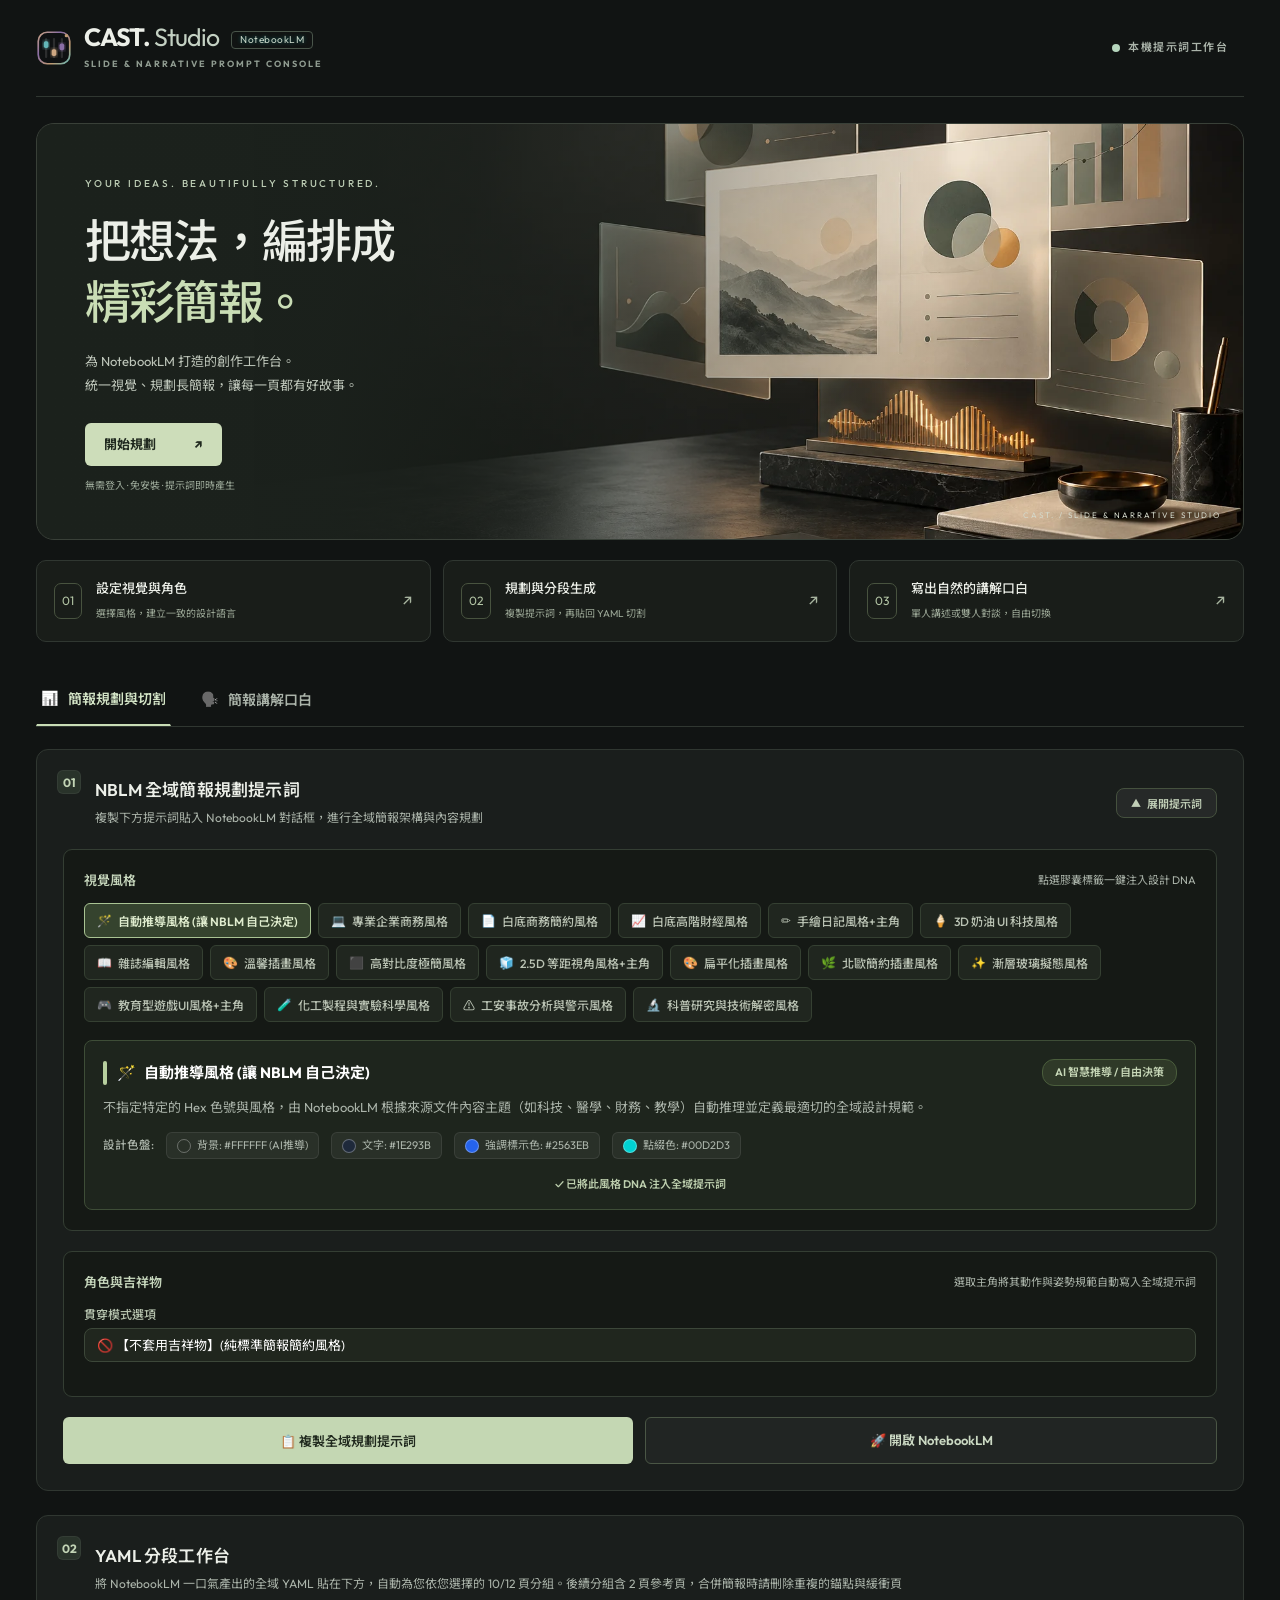
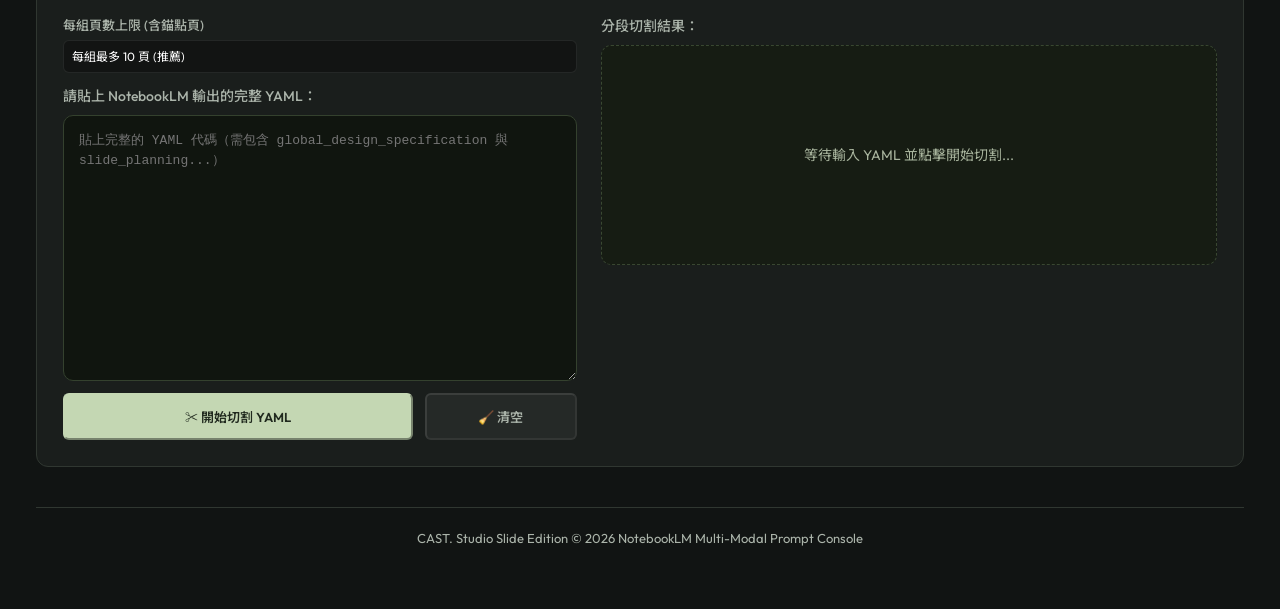
==== commit 81766b1c: "feat: refresh dark studio UI and improve YAML splitting" ====
--- a/index.html
+++ b/index.html
@@ -13,8 +13,10 @@
   <link href="https://fonts.googleapis.com/css2?family=Noto+Sans+TC:wght@300;400;500;700&family=Outfit:wght@300;400;600;700&display=swap" rel="stylesheet">
   <!-- Stylesheet -->
   <link rel="stylesheet" href="style.css">
+  <link rel="stylesheet" href="studio.css">
 </head>
 <body>
+  <a class="skip-link" href="#presentation-helper-workspace">跳至工作區</a>
   <div class="stars-bg"></div>
   <div class="container">
     
@@ -50,24 +52,36 @@
           <p>SLIDE & NARRATIVE PROMPT CONSOLE</p>
         </div>
       </div>
-      <div class="header-tagline">
-        <h2 id="header-title">突破簡報 15 頁的生成限制</h2>
-        <p id="header-desc">自動分組規劃與首尾銜接，無損合併完美長簡報</p>
-      </div>
       <div class="status-badge">
         <span class="status-dot"></span>
-        <span>SLIDE EDITION v3.0.0 (2026/08/03)</span>
+        <span>本機提示詞工作台</span>
       </div>
     </header>
 
+    <section class="studio-hero" aria-labelledby="hero-title">
+      <img class="hero-art" src="images/studio-hero.webp" alt="玻璃簡報卡片與金色聲波雕塑組成的深色創作工作台" width="1536" height="1024" fetchpriority="high">
+      <div class="hero-copy">
+        <span class="eyebrow">YOUR IDEAS. BEAUTIFULLY STRUCTURED.</span>
+        <h2 id="hero-title">把想法，編排成<br><em>精彩簡報。</em></h2>
+        <p>為 NotebookLM 打造的創作工作台。<br>統一視覺、規劃長簡報，讓每一頁都有好故事。</p>
+        <a class="hero-cta" href="#presentation-helper-workspace" data-jump="presentation">開始規劃 <span aria-hidden="true">↗</span></a>
+        <span class="hero-note">無需登入 · 免安裝 · 提示詞即時產生</span>
+      </div>
+      <span class="hero-caption">CAST. / SLIDE & NARRATIVE STUDIO</span>
+    </section>
+    <div class="workflow-strip" aria-label="製作流程">
+      <a href="#presentation-helper-workspace" data-jump="presentation"><span>01</span><div><strong>設定視覺與角色</strong><small>選擇風格，建立一致的設計語言</small></div><b aria-hidden="true">↗</b></a>
+      <a href="#yaml-splitter" data-jump="presentation"><span>02</span><div><strong>規劃與分段生成</strong><small>複製提示詞，再貼回 YAML 切割</small></div><b aria-hidden="true">↗</b></a>
+      <a href="#slide-narrative-workspace" data-jump="narrative"><span>03</span><div><strong>寫出自然的講解口白</strong><small>單人講述或雙人對談，自由切換</small></div><b aria-hidden="true">↗</b></a>
+    </div>
     <!-- TAB NAVIGATION -->
-    <nav class="tab-navigation">
-      <div class="tab-group-border">
-        <button class="tab-btn active" data-tab="presentation-helper">
+    <nav class="tab-navigation" aria-label="創作工具">
+      <div class="tab-group-border" role="tablist" aria-label="工作區">
+        <button id="tab-presentation" role="tab" aria-selected="true" aria-controls="presentation-helper-workspace" class="tab-btn active" data-tab="presentation-helper">
           <span class="tab-icon">📊</span>
-          <span class="tab-text">簡報 15頁限制突破</span>
+          <span class="tab-text">簡報規劃與切割</span>
         </button>
-        <button class="tab-btn" data-tab="slide-narrative">
+        <button id="tab-narrative" role="tab" aria-selected="false" aria-controls="slide-narrative-workspace" tabindex="-1" class="tab-btn" data-tab="slide-narrative">
           <span class="tab-icon">🗣️</span>
           <span class="tab-text">簡報講解口白</span>
         </button>
@@ -77,7 +91,7 @@
     <!-- WORKSPACE TABS CONTENT -->
     
     <!-- TAB 1: PRESENTATION HELPER WORKSPACE -->
-    <div id="presentation-helper-workspace" class="workspace-tab-content active">
+    <div id="presentation-helper-workspace" role="tabpanel" aria-labelledby="tab-presentation" tabindex="-1" class="workspace-tab-content active">
       <div class="card card-ppt-prompt" style="margin-bottom: 24px;">
           <div class="card-num">01</div>
           <div class="card-header-flex">
@@ -85,16 +99,16 @@
               <h3>NBLM 全域簡報規劃提示詞</h3>
               <p>複製下方提示詞貼入 NotebookLM 對話框，進行全域簡報架構與內容規劃</p>
             </div>
-            <button id="toggle-ppt-prompt-btn" class="toggle-collapse-btn">
+            <button id="toggle-ppt-prompt-btn" class="toggle-collapse-btn collapsed" aria-expanded="false" aria-controls="ppt-preview">
               <span class="toggle-icon">▲</span>
-              <span class="toggle-text">收折提示詞</span>
+              <span class="toggle-text">展開提示詞</span>
             </button>
           </div>
 
           <!-- Design Style Selector Component -->
-          <div style="margin-bottom: 20px; background: rgba(0, 0, 0, 0.25); border: 1px solid rgba(247, 37, 133, 0.3); border-radius: 12px; padding: 16px;">
+          <div class="settings-section" style="margin-bottom: 20px; background: rgba(0, 0, 0, 0.25); border: 1px solid rgba(247, 37, 133, 0.3); border-radius: 12px; padding: 16px;">
             <div style="font-size: 13px; font-weight: 600; color: #f72585; margin-bottom: 12px; display: flex; align-items: center; justify-content: space-between;">
-              <span style="display: flex; align-items: center; gap: 6px;">🎨 簡報視覺設計風格庫 (Presentation Design Style Gallery)</span>
+              <span style="display: flex; align-items: center; gap: 6px;">視覺風格</span>
               <span style="font-size: 11px; color: var(--text-muted); font-weight: normal;">點選膠囊標籤一鍵注入設計 DNA</span>
             </div>
 
@@ -110,9 +124,9 @@
           </div>
 
           <!-- Combined Mascot Continuity Injector Section -->
-          <div style="margin-bottom: 20px; background: rgba(0, 0, 0, 0.25); border: 1px solid rgba(165, 94, 234, 0.3); border-radius: 12px; padding: 16px;">
+          <div class="settings-section" style="margin-bottom: 20px; background: rgba(0, 0, 0, 0.25); border: 1px solid rgba(165, 94, 234, 0.3); border-radius: 12px; padding: 16px;">
             <div style="font-size: 13px; font-weight: 600; color: #a55eea; margin-bottom: 12px; display: flex; align-items: center; justify-content: space-between;">
-              <span style="display: flex; align-items: center; gap: 6px;">🎭 吉祥物貫穿與雙主角對談模式 (Mascot Continuity Control)</span>
+              <span style="display: flex; align-items: center; gap: 6px;">角色與吉祥物</span>
               <span style="font-size: 11px; color: var(--text-muted); font-weight: normal;">選取主角將其動作與姿勢規範自動寫入全域提示詞</span>
             </div>
 
@@ -198,7 +212,7 @@
             </div>
           </div>
 
-          <div class="prompt-preview-box">
+          <div id="ppt-preview" class="prompt-preview-box collapsed" style="display: none;">
             <pre id="ppt-template-text" class="prompt-text">載入全域簡報規劃提示詞中...</pre>
           </div>
           
@@ -206,18 +220,18 @@
             <button id="copy-ppt-btn" class="action-btn copy-btn">
               <span class="btn-text">📋 複製全域規劃提示詞</span>
             </button>
-            <a href="https://notebooklm.google.com/" target="_blank" class="action-btn link-btn">
+            <a href="https://notebooklm.google.com/" target="_blank" rel="noopener noreferrer" class="action-btn link-btn">
               <span>🚀 開啟 NotebookLM</span>
             </a>
           </div>
         </div>
 
       <!-- Card 2: YAML Splitter -->
-      <div class="card card-yaml-splitter">
+      <div id="yaml-splitter" class="card card-yaml-splitter">
         <div class="card-num" style="background: linear-gradient(135deg, #a55eea, #c8d6e5); box-shadow: 0 0 10px rgba(165, 94, 234, 0.4);">02</div>
         <div class="card-header-text">
-          <h3>簡報 YAML 智慧切割器 (YAML Splitter)</h3>
-          <p>將 NotebookLM 一口氣產出的全域 YAML 貼在下方，自動為您處理 10/12 頁上限並生成分段 Parts</p>
+          <h3>YAML 分段工作台</h3>
+          <p>將 NotebookLM 一口氣產出的全域 YAML 貼在下方，自動為您依您選擇的 10/12 頁分組。後續分組含 2 頁參考頁，合併簡報時請刪除重複的錨點與緩衝頁</p>
         </div>
         
         <div class="splitter-workspace">
@@ -245,7 +259,7 @@
           
           <div class="splitter-output-area">
             <label>分段切割結果：</label>
-            <div id="yaml-split-results" class="split-results-placeholder">
+            <div id="yaml-split-results" role="status" aria-live="polite" class="split-results-placeholder">
               等待輸入 YAML 並點擊開始切割...
             </div>
           </div>
@@ -254,7 +268,7 @@
     </div>
 
     <!-- TAB 2: SLIDE NARRATIVE WORKSPACE -->
-    <div id="slide-narrative-workspace" class="workspace-tab-content">
+    <div id="slide-narrative-workspace" role="tabpanel" aria-labelledby="tab-narrative" tabindex="-1" hidden class="workspace-tab-content">
       <div class="main-grid">
         
         <!-- LEFT PANEL: PARAMETERS -->
@@ -421,9 +435,9 @@
               <div class="form-col">
                 <label>口白輸出結構 (Structure)</label>
                 <select id="narrative-structure-select">
-                  <option value="逐頁解說 + 重點整理 (標示每頁主題與 3 個重點項目)" selected>逐頁解說 + 重點整理</option>
+                  <option value="逐頁解說 + 轉場引導 (包含上一頁到下一頁的口語轉接句)" selected>逐頁解說 + 轉場引導</option>
                   <option value="雙人對話逐頁解說 (A: 主持人 + B: 來賓對談，符合自動匯入規範)">雙人對話逐頁解說 (A: 主持人 + B: 來賓對談)</option>
-                  <option value="逐頁解說 + 轉場引導 (包含上一頁到下一頁的口語轉接句)">逐頁解說 + 轉場引導</option>
+                  <option value="逐頁解說 + 重點整理 (標示每頁主題與 3 個重點項目)">逐頁解說 + 重點整理</option>
                   <option value="純口白逐字稿 (無多餘標題標記，適合錄音直接朗讀)">純口白逐字稿</option>
                 </select>
               </div>
@@ -542,7 +556,7 @@
               <button id="copy-narrative-btn" class="action-btn copy-btn copy-btn-gold">
                 <span class="btn-text">📋 複製簡報口白指令</span>
               </button>
-              <a href="https://notebooklm.google.com/" target="_blank" class="action-btn link-btn">
+              <a href="https://notebooklm.google.com/" target="_blank" rel="noopener noreferrer" class="action-btn link-btn">
                 <span>🚀 開啟 NotebookLM</span>
               </a>
             </div>
@@ -561,6 +575,7 @@
   </div>
 
   <!-- JavaScript -->
+  <script src="yaml-splitter.js"></script>
   <script src="app.js"></script>
 </body>
 </html>
--- a/style.css
+++ b/style.css
@@ -1099,133 +1099,6 @@
    MASCOT CONTINUITY DESIGN SYSTEM (TAB 3)
    ========================================================================== */
 
-.header.theme-mascot {
-  border-color: rgba(165, 94, 234, 0.35);
-  box-shadow: 0 8px 32px 0 rgba(0, 0, 0, 0.2), 0 0 20px rgba(165, 94, 234, 0.2);
-}
-
-.mascot-preset-grid {
-  display: grid;
-  grid-template-columns: repeat(auto-fit, minmax(320px, 1fr));
-  gap: 16px;
-  margin-top: 16px;
-}
-
-.mascot-preset-card {
-  position: relative;
-  background: rgba(18, 24, 32, 0.6);
-  border: 1px solid var(--panel-border);
-  border-radius: 14px;
-  padding: 18px;
-  transition: all 0.3s cubic-bezier(0.4, 0, 0.2, 1);
-  display: flex;
-  flex-direction: column;
-  justify-content: space-between;
-}
-
-.mascot-preset-card:hover {
-  transform: translateY(-2px);
-  border-color: rgba(165, 94, 234, 0.4);
-  box-shadow: 0 6px 20px rgba(0, 0, 0, 0.3), 0 0 12px rgba(165, 94, 234, 0.15);
-}
-
-.mascot-preset-card.active {
-  border-color: var(--accent-purple);
-  box-shadow: 0 0 15px rgba(165, 94, 234, 0.3);
-  background: rgba(165, 94, 234, 0.06);
-}
-
-.mascot-card-badge {
-  position: absolute;
-  top: 14px;
-  right: 14px;
-  background: rgba(165, 94, 234, 0.15);
-  border: 1px solid rgba(165, 94, 234, 0.3);
-  color: #e0b0ff;
-  font-size: 11px;
-  font-weight: 600;
-  padding: 2px 8px;
-  border-radius: 12px;
-}
-
-
-
-/* Slide Action Directives Cards */
-.slide-actions-grid {
-  display: grid;
-  grid-template-columns: repeat(auto-fit, minmax(260px, 1fr));
-  gap: 16px;
-  margin-top: 16px;
-}
-
-.slide-action-card {
-  background: rgba(18, 24, 32, 0.5);
-  border: 1px solid var(--panel-border);
-  border-radius: 12px;
-  padding: 16px;
-  display: flex;
-  flex-direction: column;
-  justify-content: space-between;
-  transition: all 0.3s ease;
-}
-
-.slide-action-card:hover {
-  border-color: rgba(255, 159, 67, 0.4);
-  box-shadow: 0 4px 15px rgba(0, 0, 0, 0.2);
-}
-
-.slide-action-header {
-  display: flex;
-  align-items: center;
-  gap: 10px;
-  margin-bottom: 10px;
-}
-
-.action-icon {
-  font-size: 24px;
-}
-
-.slide-action-header h4 {
-  font-size: 14px;
-  font-weight: 600;
-  color: var(--text-main);
-}
-
-.slide-action-header p {
-  font-size: 12px;
-  color: var(--text-muted);
-}
-
-.action-yaml-box {
-  background: rgba(0, 0, 0, 0.3);
-  border: 1px solid rgba(255, 255, 255, 0.05);
-  border-radius: 6px;
-  padding: 8px 10px;
-  margin-bottom: 12px;
-}
-
-.action-yaml-box code {
-  font-family: 'Courier New', Courier, monospace;
-  font-size: 11px;
-  color: #ff9f43;
-  line-height: 1.4;
-  word-break: break-all;
-}
-
-.copy-action-directive-btn {
-  background: rgba(255, 159, 67, 0.1);
-  border: 1px solid rgba(255, 159, 67, 0.3);
-  color: #ffbe76;
-  padding: 6px 12px;
-  font-size: 12px;
-  border-radius: 6px;
-}
-
-.copy-action-directive-btn:hover {
-  background: rgba(255, 159, 67, 0.25);
-  border-color: rgba(255, 159, 67, 0.5);
-}
-
 /* ==========================================================================
    PRESENTATION DESIGN STYLE GALLERY (CHIP SELECTOR)
    ========================================================================== */
--- a/studio.css
+++ b/studio.css
@@ -0,0 +1,147 @@
+/* CAST Studio: quiet charcoal, sage and warm paper. */
+:root {
+  color-scheme: dark;
+  --bg-color: #111413;
+  --panel-bg: #1a1e1c;
+  --panel-border: #303731;
+  --panel-border-focus: #58685b;
+  --text-main: #ecefe8;
+  --text-muted: #abb4aa;
+  --text-dark: #8f9b90;
+  --channel-a-color: #d9b47f;
+  --channel-a-gradient: linear-gradient(135deg, #d9b47f, #b99b72);
+  --channel-b-color: #b6d6bd;
+  --channel-b-gradient: linear-gradient(135deg, #c1dcc7, #a2c6ad);
+  --channel-a-glow: transparent;
+  --channel-b-glow: transparent;
+  --accent-purple: #b6c7ba;
+  --accent-purple-glow: transparent;
+  --status-red: #f5a99b;
+}
+html { scroll-behavior: smooth; scroll-padding-top: 24px; }
+body { background: var(--bg-color); }
+button, input, select, textarea { font-family: inherit; }
+button, a, input, select, textarea { -webkit-tap-highlight-color: transparent; }
+:is(button, a, input, select, textarea):focus-visible { outline: 2px solid #d4e8b8; outline-offset: 4px; }
+[hidden] { display: none !important; }
+.skip-link { position: fixed; top: -80px; left: 20px; z-index: 20; padding: 12px 20px; background: #d4e8b8; color: #172019; }
+.skip-link:focus { top: 10px; }
+.stars-bg { display: none; }
+.container { max-width: 1320px; padding: 0 36px 40px; }
+.header, .header.theme-ppt, .header.theme-narrative {
+  padding: 25px 0; margin-bottom: 0; border: 0; border-bottom: 1px solid var(--panel-border);
+  border-radius: 0; background: transparent; box-shadow: none; backdrop-filter: none;
+}
+.logo-area { gap: 12px; }
+.logo-text h1 { font-size: 25px; letter-spacing: -1px; }
+.logo-text h1 span { font-size: 25px; vertical-align: baseline; background: none; color: #c4d1c3; -webkit-text-fill-color: currentColor; font-weight: 400; }
+.logo-text h1 .logo-badge { font-size: 10px; vertical-align: middle; margin-left: 12px; padding: 3px 8px; border-color: #49554a; }
+.logo-text p { font-size: 9px; letter-spacing: 2px; margin-top: 7px; }
+.logo-icon-wrapper { filter: saturate(.4); width: 36px; height: 36px; }
+.status-badge { background: transparent; border: none; font-size: 11px; color: var(--text-muted); }
+.status-dot, .pulse-dot { background: #b6d6bd; box-shadow: none; animation: none; }
+.studio-hero { position: relative; isolation: isolate; overflow: hidden; margin: 26px 0 20px; min-height: 390px; border: 1px solid #394038; border-radius: 18px; background: #222621; }
+.hero-art { position: absolute; z-index: -2; right: 0; top: 0; width: 82%; height: 100%; object-fit: cover; object-position: center 48%; }
+.studio-hero::before { content: ''; position: absolute; inset: 0; z-index: -1; background: linear-gradient(90deg, #1b211c 0%, #1b211cf5 24%, #1b211c80 47%, transparent 75%); }
+.hero-copy { padding: 45px 48px; max-width: 610px; }
+.eyebrow { color: #bcccb4; font-size: 10px; font-weight: 500; letter-spacing: 2.8px; }
+.hero-copy h2 { font-size: clamp(30px, 3.6vw, 48px); letter-spacing: -1.8px; line-height: 1.32; font-weight: 500; margin: 16px 0; }
+.hero-copy h2 em { color: #c9ddb5; font-style: normal; }
+.hero-copy p { font-size: 13px; line-height: 1.9; color: #bec6ba; }
+.hero-cta { display: inline-flex; align-items: center; gap: 38px; background: #cdddba; color: #20291f; padding: 11px 19px; border-radius: 6px; text-decoration: none; font-size: 13px; font-weight: 700; margin-top: 25px; transition: background .2s; }
+.hero-cta:hover { background: #e2edcf; }
+.hero-note { display: block; font-size: 10px; color: #9eab9b; margin-top: 12px; }
+.hero-caption { position: absolute; bottom: 17px; right: 22px; font-size: 8px; letter-spacing: 2px; color: #d4d9cb; }
+.workflow-strip { display: grid; grid-template-columns: repeat(3, 1fr); gap: 12px; margin: 0 0 32px; }
+.workflow-strip a { display: flex; align-items: center; gap: 14px; padding: 17px; border: 1px solid var(--panel-border); border-radius: 10px; background: #191d19; text-decoration: none; color: var(--text-main); }
+.workflow-strip a:hover { border-color: #70816a; background: #20261e; }
+.workflow-strip a > span { font-size: 12px; color: #b3c5a5; border: 1px solid #48533f; padding: 7px; border-radius: 7px; }
+.workflow-strip strong { font-weight: 500; font-size: 13px; display: block; }
+.workflow-strip small { font-size: 10px; color: #9ca897; }
+.workflow-strip b { margin-left: auto; font-weight: 400; color: #a8b5a0; }
+.tab-navigation { background: transparent; border: 0; border-bottom: 1px solid var(--panel-border); padding: 0; border-radius: 0; width: 100%; margin-bottom: 22px; }
+.tab-group-border { border: 0; background: transparent; box-shadow: none; padding: 0; gap: 25px; }
+.tab-btn { padding: 13px 4px 16px; border-radius: 0; font-size: 14px; }
+.tab-btn.active, .tab-btn[data-tab="slide-narrative"].active { background: transparent; color: #d4e5c7; border-color: transparent; border-bottom: 2px solid #c8dcb5; box-shadow: none; }
+.tab-icon { filter: grayscale(1); font-size: 14px; }
+.card { padding: 26px; background: var(--panel-bg); box-shadow: none; backdrop-filter: none; border-radius: 12px; }
+.card:hover { box-shadow: none; }
+.card-num { background: #29332a !important; color: #c2d4b5; box-shadow: none !important; border-radius: 6px; }
+.card-header-text h3 { letter-spacing: .2px; font-size: 17px; }
+.card-header-text p { font-size: 12px; margin-top: 4px; line-height: 1.8; }
+.settings-section { background: #151915 !important; border-color: #343e33 !important; border-radius: 9px !important; padding: 20px !important; }
+.settings-section > div:first-child { color: #c5d5bb !important; }
+.settings-section label { color: #b9c6b1 !important; }
+.settings-section select { border-color: #3c4739 !important; background: #20261e !important; }
+.style-chips-container { gap: 7px; }
+.style-chip-btn { border-radius: 6px; padding: 8px 12px; font-size: 12px; background: #20261f; border-color: #354032; color: #bac3b4; }
+.style-chip-btn.active { background: #35432e; border-color: #a9c393; color: #e0edcf; box-shadow: none; }
+.design-style-card { background: #1e251d; border-color: #3e4d37; padding: 18px; border-radius: 8px; }
+.design-style-card h4 { font-size: 15px !important; }
+.design-style-card > div:first-child > div > div { background: #b7cf9e !important; }
+.design-style-card > div:first-child > span { background: #2f3928 !important; color: #c6d6b6 !important; border-color: #4a5d3c !important; }
+.design-style-card .action-btn { background: transparent !important; color: #bdcfae !important; padding: 0 !important; font-size: 11px !important; box-shadow: none; }
+.action-btn { box-shadow: none; border-radius: 6px; font-size: 13px; }
+.copy-btn, #ppt-split-btn { background: #c4d7b3; color: #20291e; border-color: #c4d7b3; }
+.copy-btn:hover, #ppt-split-btn:hover { background: #d9e7cd; box-shadow: none; color: #20291e; }
+.copy-btn-gold { background: #d9bf99; color: #28221a; }
+.link-btn { border-color: #4a5645; color: #cbd9c3; }
+#tab1-copy-mascot-prompt-btn { background: #394833 !important; color: #dce8d3 !important; }
+.toggle-collapse-btn { border-color: #45513e; color: #c0ceb6; font-size: 11px; }
+.prompt-preview-box, .monitor-area, #ppt-yaml-input, .split-part-textarea { background: #10150f; border-color: #34412e; }
+.prompt-text { color: #becdb3; font-size: 12px; line-height: 1.85; }
+.split-results-placeholder { border-color: #394731; background: #161c13; min-height: 220px; color: #a9b59e; }
+.error-message { color: #f5a99b; }
+.split-part-card { box-shadow: none; border-color: #3c4d32; }
+.split-part-title, .split-part-badge { color: #c1d3b1; }
+.speech-mode-btn.active, .speech-mode-btn.active.dialogue-active { background: #35432e; border-color: #9ab484; color: #e4efda; box-shadow: none; }
+.preset-btn { background: #20261e; border-left-color: #91a57e !important; }
+.preset-btn:hover { background: #2a3325; }
+.role-box-card.role-a, .role-box-card.role-b { background: #1d251b; border-color: #46523d; }
+.form-col input, .form-col select, .form-col textarea, .input-group input { background-color: #141a12; border-color: #3e4a35; color: #e4eadd; }
+.ppt-actions { gap: 12px; }
+.main-grid > *, .splitter-workspace > *, .workflow-strip > *, .card-header-text { min-width: 0; }
+.card-header-flex { gap: 12px; flex-wrap: wrap; }
+.card-header-flex .card-header-text { flex: 1 1 260px; }
+.settings-section > div:first-child { flex-wrap: wrap; gap: 8px; }
+@media (min-width: 1121px) { .panel-right { position: sticky; top: 20px; align-self: start; } }
+@media (max-width: 900px) {
+  .container { padding: 0 20px 30px; }
+  .hero-copy { padding: 35px; }
+  .workflow-strip { gap: 8px; }
+  .workflow-strip a { padding: 12px; gap: 10px; }
+  .workflow-strip small { display: none; }
+}
+@media (max-width: 600px) {
+  .container { padding: 0 14px 24px; }
+  .header { flex-direction: row; text-align: left; padding: 20px 0; }
+  .status-badge { display: none; }
+  .logo-text h1 .logo-badge { margin-left: 8px; }
+  .studio-hero { min-height: 400px; margin-top: 18px; }
+  .hero-art { width: 100%; opacity: .45; object-position: 65% center; }
+  .studio-hero::before { background: linear-gradient(90deg, #1b211cf5, #1b211c80); }
+  .hero-copy { padding: 32px 25px; }
+  .hero-copy h2 { font-size: 36px; }
+  .eyebrow { font-size: 8px; letter-spacing: 1.4px; }
+  .hero-caption { display: none; }
+  .workflow-strip { grid-template-columns: 1fr; margin-bottom: 18px; }
+  .workflow-strip a { padding: 12px 16px; }
+  .workflow-strip small { display: block; }
+  .tab-group-border { gap: 16px; }
+  .tab-btn { font-size: 12px; gap: 6px; }
+  .card { padding: 18px; }
+  .card-num { top: 18px; left: 16px; }
+  .card-header-text h3 { font-size: 15px; }
+  .settings-section { padding: 14px !important; }
+  .style-chip-btn { white-space: normal; text-align: left; font-size: 11px; padding: 7px 9px; }
+  .design-style-card { padding: 14px; }
+  .dual-roles-container { flex-direction: column; }
+  .speech-mode-selector, .split-part-header { flex-wrap: wrap; }
+  .style-swatch-item { max-width: 100%; overflow-wrap: anywhere; }
+  .splitter-actions { flex-wrap: wrap; }
+  .splitter-actions .action-btn { min-width: 110px; }
+}
+@media (prefers-reduced-motion: reduce) {
+  html { scroll-behavior: auto; }
+  *, *::before, *::after { animation: none !important; transition: none !important; }
+}
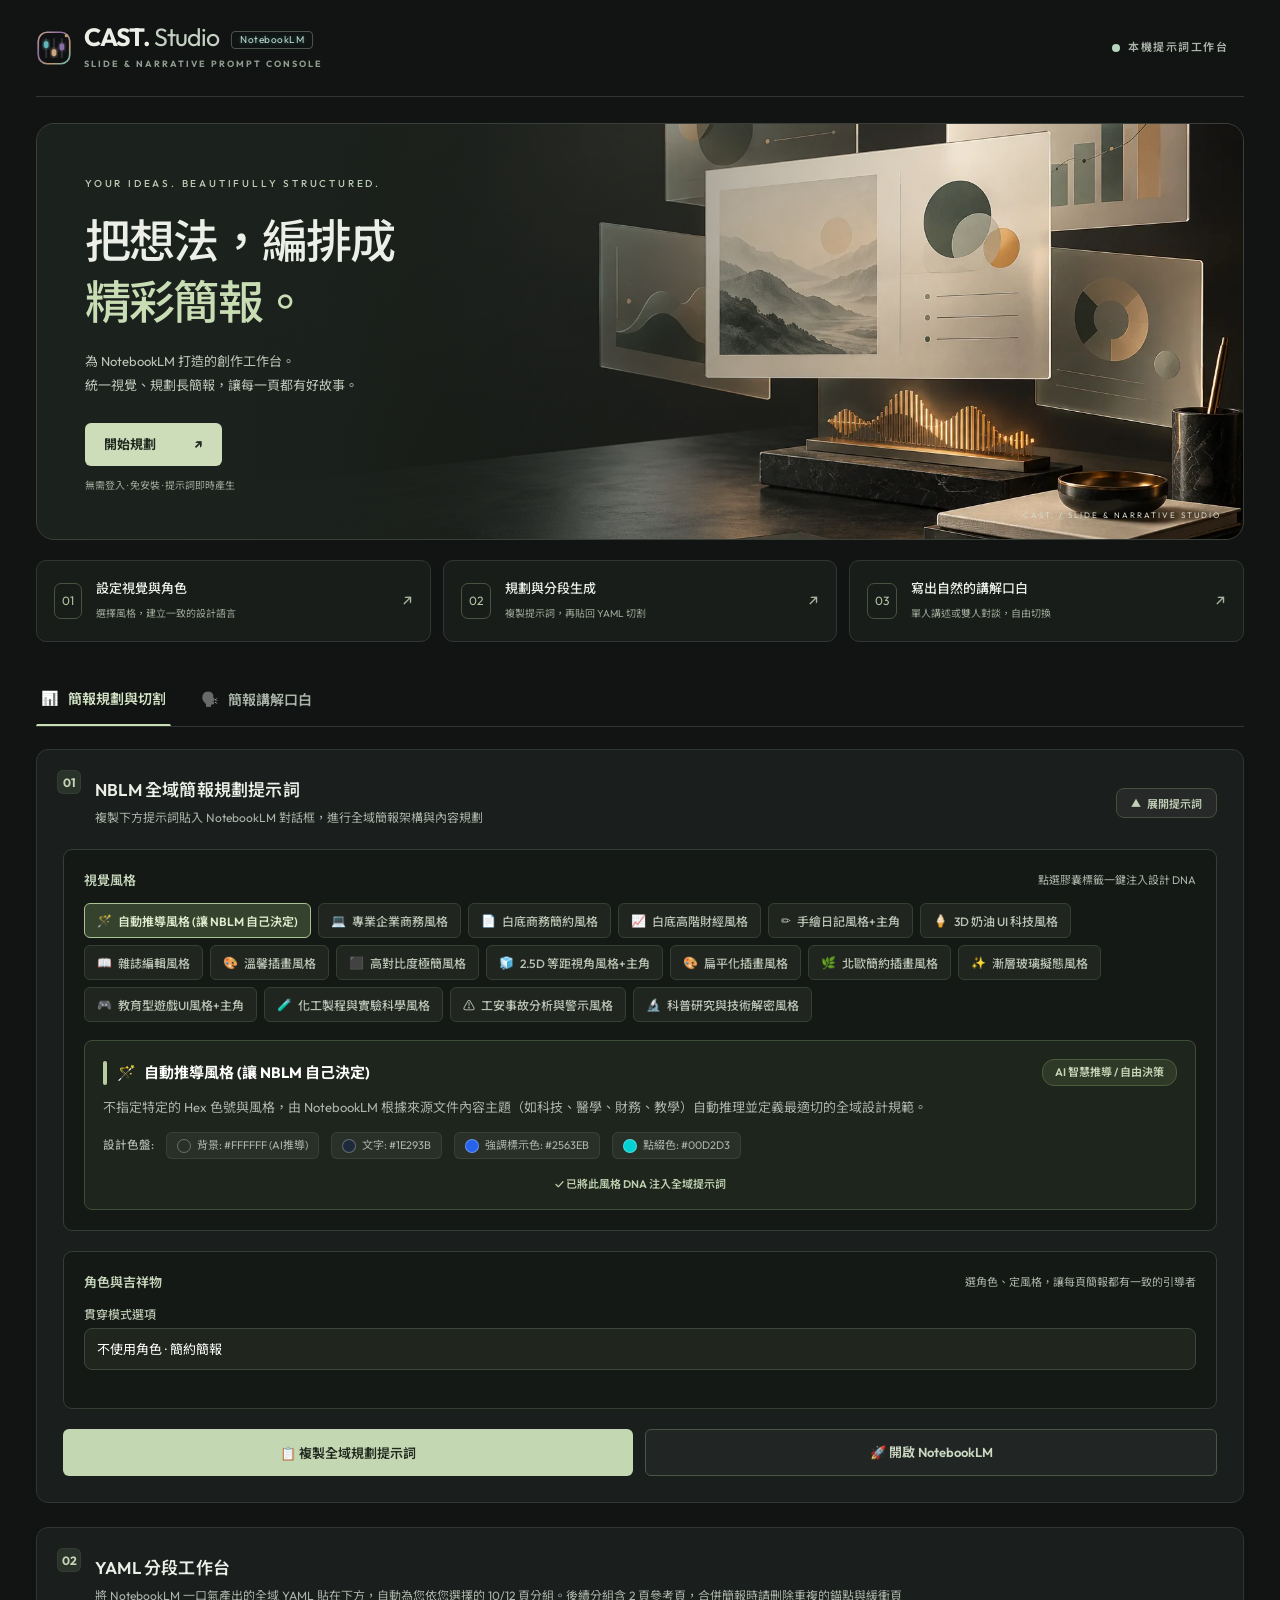
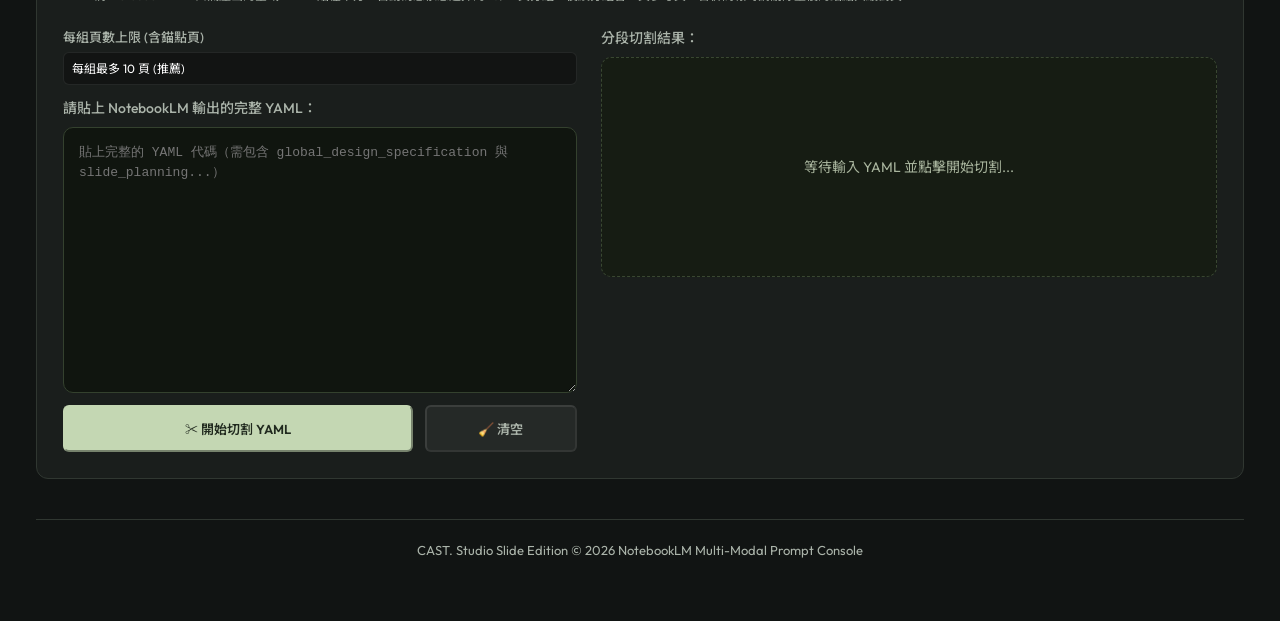
==== commit d96c7290: "feat: expand mascot roles and refine image generation prompts" ====
--- a/index.html
+++ b/index.html
@@ -124,20 +124,20 @@
           </div>
 
           <!-- Combined Mascot Continuity Injector Section -->
-          <div class="settings-section" style="margin-bottom: 20px; background: rgba(0, 0, 0, 0.25); border: 1px solid rgba(165, 94, 234, 0.3); border-radius: 12px; padding: 16px;">
+          <div class="settings-section mascot-section" style="margin-bottom: 20px; background: rgba(0, 0, 0, 0.25); border: 1px solid rgba(165, 94, 234, 0.3); border-radius: 12px; padding: 16px;">
             <div style="font-size: 13px; font-weight: 600; color: #a55eea; margin-bottom: 12px; display: flex; align-items: center; justify-content: space-between;">
               <span style="display: flex; align-items: center; gap: 6px;">角色與吉祥物</span>
-              <span style="font-size: 11px; color: var(--text-muted); font-weight: normal;">選取主角將其動作與姿勢規範自動寫入全域提示詞</span>
-            </div>
-
-            <div style="display: grid; grid-template-columns: repeat(auto-fit, minmax(200px, 1fr)); gap: 14px; margin-bottom: 14px;">
+              <span style="font-size: 11px; color: var(--text-muted); font-weight: normal;">選角色、定風格，讓每頁簡報都有一致的引導者</span>
+            </div>
+
+            <div class="mascot-controls">
               <!-- Mascot Mode Selector -->
               <div class="form-col">
                 <label for="tab1-mascot-mode" style="font-size: 12px; color: #e0b0ff;">貫穿模式選項</label>
                 <select id="tab1-mascot-mode" style="background: rgba(0,0,0,0.5); border: 1px solid rgba(165, 94, 234, 0.4); color: white; padding: 8px 12px; border-radius: 8px; width: 100%; font-size: 13px;">
-                  <option value="none" selected>🚫 【不套用吉祥物】(純標準簡報簡約風格)</option>
-                  <option value="single">👤 【單主角貫穿模式】(單一吉祥物故事引導)</option>
-                  <option value="dual">👥 【雙主角對談模式】(雙人口白/主持人與專家演練)</option>
+                  <option value="none" selected>不使用角色 · 簡約簡報</option>
+                  <option value="single">單主角 · 故事引導</option>
+                  <option value="dual">雙主角 · 主持與協作</option>
                 </select>
               </div>
 
@@ -194,20 +194,30 @@
               </div>
             </div>
 
-            <!-- Mascot Preview Box (Shows when mascot mode is single or dual) -->
-            <div id="tab1-mascot-preview-box" style="display: none; background: rgba(0, 0, 0, 0.35); border: 1px solid rgba(165, 94, 234, 0.3); border-radius: 10px; padding: 12px 14px; gap: 14px; align-items: center; flex-wrap: wrap; transition: all 0.3s ease;">
-              <div style="width: 80px; height: 80px; min-width: 80px; border-radius: 8px; overflow: hidden; border: 1px solid rgba(255, 255, 255, 0.15); background: #0b0f17; display: flex; align-items: center; justify-content: center;">
-                <img id="tab1-mascot-img" src="images/male_engineer_watercolor.png" alt="吉祥物縮圖" style="width: 100%; height: 100%; object-fit: cover;">
-              </div>
-              <div style="flex: 1; min-width: 220px; display: flex; flex-direction: column; gap: 4px;">
-                <div style="font-size: 13px; font-weight: 600; color: #e0b0ff;" id="tab1-mascot-title">男性 Q版工程師</div>
-                <p style="font-size: 12px; color: var(--text-muted); margin: 0; line-height: 1.4;" id="tab1-mascot-desc">
-                  已將吉祥物主角與姿態規範注入全域提示詞中！系統將自動在每頁投影片安排該主角對應主題之動作與場景互動。
-                </p>
-              </div>
-              <!-- Right Side Copy Mascot Image Prompt Button -->
-              <button id="tab1-copy-mascot-prompt-btn" class="action-btn copy-btn" style="background: linear-gradient(135deg, #a55eea, #8854d0); color: white; padding: 8px 16px; font-size: 12px; font-weight: 600; border-radius: 8px; border: none; cursor: pointer; white-space: nowrap; display: flex; align-items: center; gap: 6px;">
-                <span class="btn-text">📋 複製生圖 Prompt</span>
+            <div id="mascot-library" hidden>
+              <div class="mascot-library-heading">
+                <div><strong>角色庫</strong><span>13 位引導夥伴，點選即可套用</span></div>
+                <div id="mascot-targets" class="mascot-targets" role="group" aria-label="選擇要設定的角色" hidden>
+                  <button type="button" data-target="a" aria-pressed="true">設定主角 A</button>
+                  <button type="button" data-target="b" aria-pressed="false">設定主角 B</button>
+                </div>
+              </div>
+              <div id="mascot-role-cards" class="mascot-role-cards" role="group" aria-label="角色庫"></div>
+            </div>
+            <div id="tab1-mascot-preview-box" class="mascot-preview" style="display: none;">
+              <div id="mascot-cast" class="mascot-cast" aria-label="已選角色"></div>
+              <div class="mascot-preview-copy" aria-live="polite" aria-atomic="true">
+                <span class="mascot-applied">✓ 已套用至全域提示詞</span>
+                <h4 id="tab1-mascot-title"></h4>
+                <p id="tab1-mascot-desc"></p>
+                <p id="mascot-selection-note" class="mascot-selection-note"></p>
+              </div>
+              <div class="mascot-style-sample">
+                <img id="tab1-mascot-img" src="images/male_engineer_watercolor.png" alt="繪圖風格參考，非所選角色成品">
+                <span>繪圖風格參考<br><small id="mascot-style-label"></small></span>
+              </div>
+              <button type="button" id="tab1-copy-mascot-prompt-btn" class="action-btn copy-btn">
+                <span class="btn-text">📋 複製角色生圖提示詞</span>
               </button>
             </div>
           </div>
--- a/studio.css
+++ b/studio.css
@@ -145,3 +145,45 @@
   html { scroll-behavior: auto; }
   *, *::before, *::after { animation: none !important; transition: none !important; }
 }
+/* Role library and clear separation between cast and drawing-style samples. */
+.mascot-controls { display: grid; grid-template-columns: repeat(auto-fit, minmax(210px, 1fr)); gap: 14px; margin-bottom: 18px; }
+.mascot-controls > * { min-width: 0; }
+.mascot-section select { min-height: 42px; text-overflow: ellipsis; }
+.mascot-library-heading { display: flex; align-items: center; justify-content: space-between; gap: 12px; flex-wrap: wrap; margin-bottom: 12px; }
+.mascot-library-heading strong { font-size: 13px; color: #d3dfca; }
+.mascot-library-heading span { font-size: 11px; color: var(--text-muted); margin-left: 12px; }
+.mascot-targets { display: flex; gap: 6px; }
+.mascot-targets button { background: #20261e; color: #b9c6b1; border: 1px solid #424e3d; border-radius: 6px; padding: 8px 12px; cursor: pointer; }
+.mascot-targets button[aria-pressed="true"] { background: #394833; color: #e5efdb; border-color: #abc295; }
+.mascot-role-cards { display: grid; grid-template-columns: repeat(auto-fill, minmax(142px, 1fr)); gap: 8px; margin-bottom: 18px; }
+.mascot-role-card { position: relative; display: flex; flex-direction: column; align-items: flex-start; gap: 6px; padding: 13px; border: 1px solid #354031; border-radius: 9px; color: #e2e8dc; background: #1c221a; cursor: pointer; text-align: left; transition: border-color .15s, background .15s; }
+.mascot-role-card:hover { background: #293224; border-color: #74876a; }
+.mascot-role-card[aria-pressed="true"] { background: #2c3826; border-color: #b7ce9f; }
+.mascot-role-icon { font-size: 26px; line-height: 1.3; }
+.mascot-role-card strong { font-size: 12px; font-weight: 600; }
+.mascot-role-card small { font-size: 10px; color: #aab6a3; line-height: 1.5; }
+.mascot-card-check { display: none; position: absolute; right: 12px; top: 12px; color: #d3e9b9; }
+.mascot-role-card[aria-pressed="true"] .mascot-card-check { display: block; }
+.mascot-preview { display: flex; align-items: center; flex-wrap: wrap; gap: 18px; border-top: 1px solid #3d4936; padding-top: 18px; }
+.mascot-cast { display: flex; gap: 10px; }
+.mascot-cast-person { width: 106px; min-height: 110px; padding: 12px 6px; background: #252e20; border: 1px solid #414e38; border-radius: 10px; display: flex; flex-direction: column; align-items: center; justify-content: center; gap: 9px; }
+.mascot-cast-person > span { font-size: 40px; }
+.mascot-cast-person small { color: #d2dec8; font-size: 10px; text-align: center; }
+.mascot-preview-copy { flex: 1 1 220px; min-width: 0; }
+.mascot-applied { font-size: 10px; color: #bdd2a9; }
+.mascot-preview-copy h4 { font-size: 14px; color: #e0e9d7; margin: 7px 0; }
+.mascot-preview-copy p { font-size: 12px; color: var(--text-muted); line-height: 1.8; margin: 0; }
+.mascot-preview-copy .mascot-selection-note { font-size: 10px; color: #a2b198; margin-top: 6px; }
+.mascot-style-sample { display: flex; align-items: center; gap: 10px; flex: 0 1 180px; }
+.mascot-style-sample img { width: 56px; height: 66px; object-fit: contain; background: #f7f7f2; border-radius: 6px; }
+.mascot-style-sample span { font-size: 11px; line-height: 1.6; color: #cbd6c3; }
+.mascot-style-sample small { font-size: 10px; color: #a5b29b; }
+#tab1-copy-mascot-prompt-btn { flex: 0 0 auto; width: auto; padding: 11px 15px; font-size: 12px; }
+@media (max-width: 600px) {
+  .mascot-controls { grid-template-columns: minmax(0, 1fr); }
+  .mascot-role-cards { grid-template-columns: repeat(2, minmax(0, 1fr)); }
+  .mascot-library-heading span { display: block; margin: 5px 0 0; }
+  .mascot-preview { gap: 14px; }
+  .mascot-cast { width: 100%; }
+  #tab1-copy-mascot-prompt-btn { width: 100%; justify-content: center; }
+}
